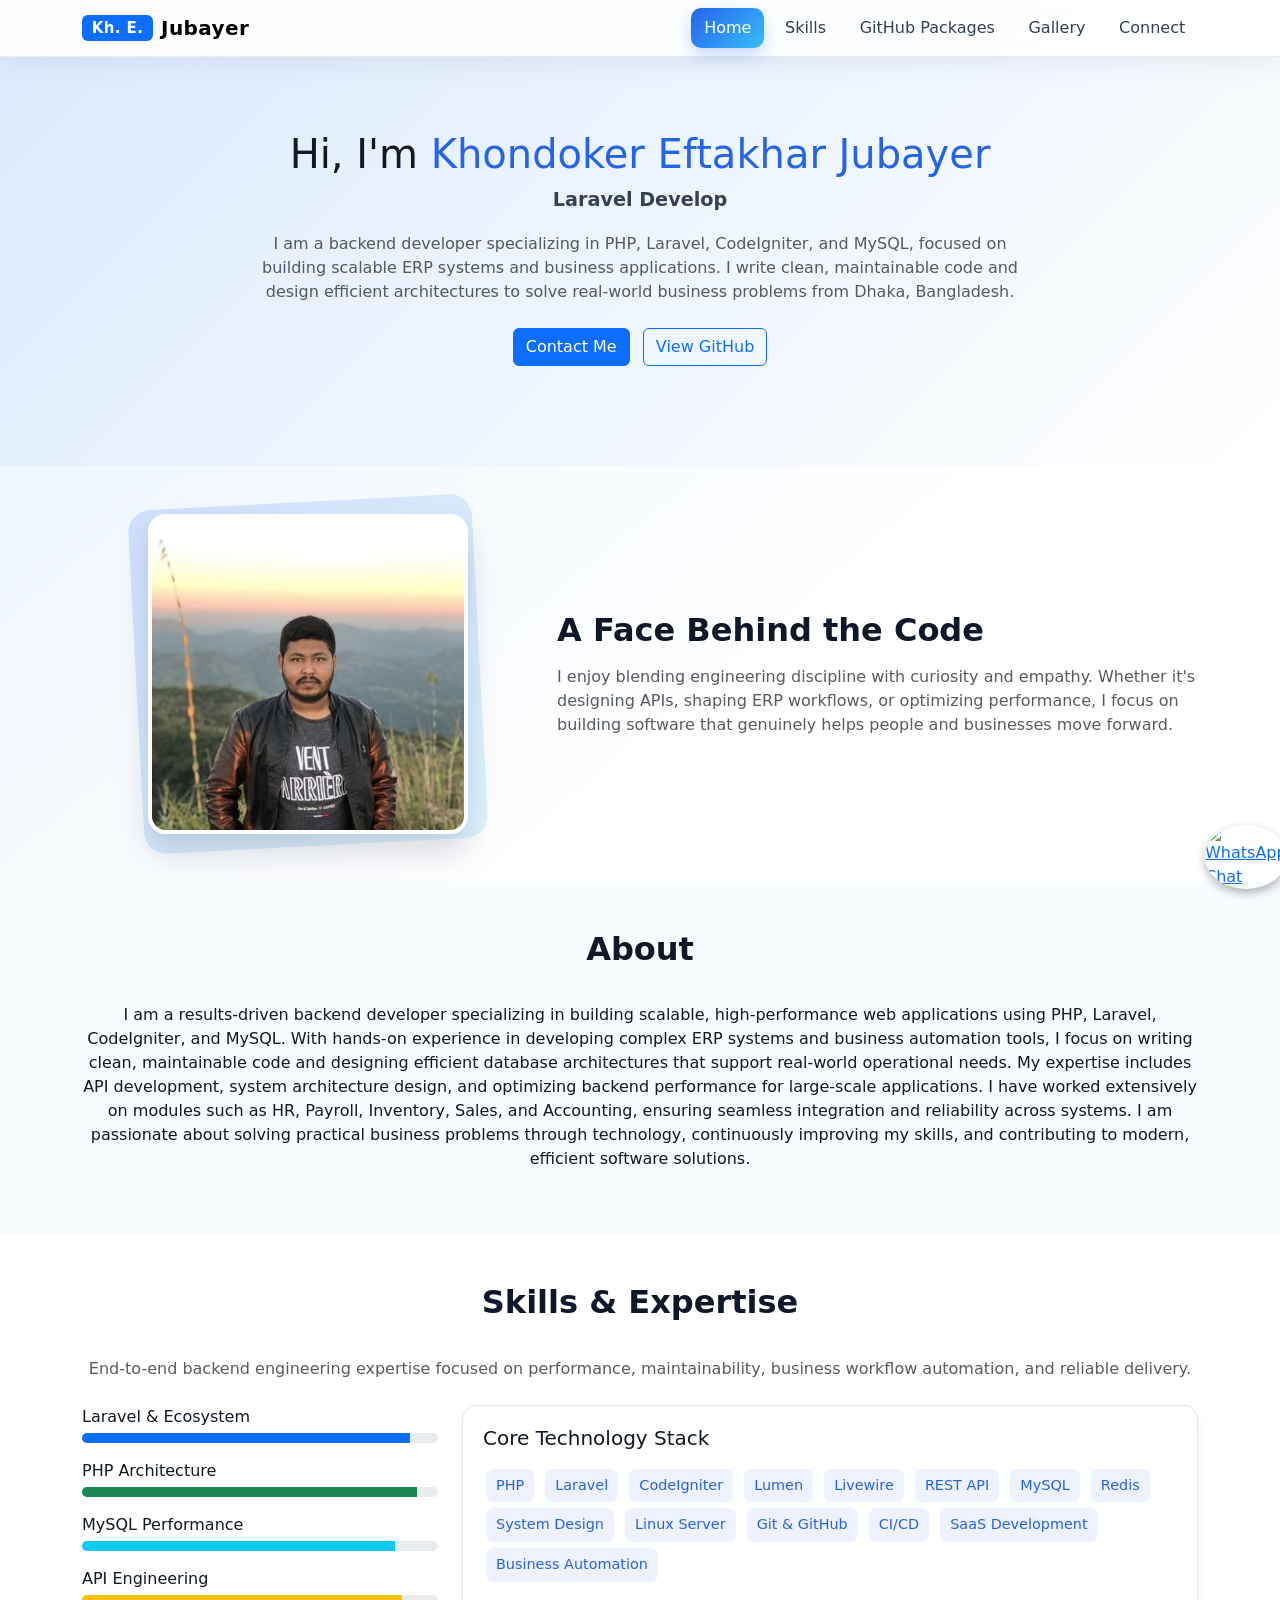
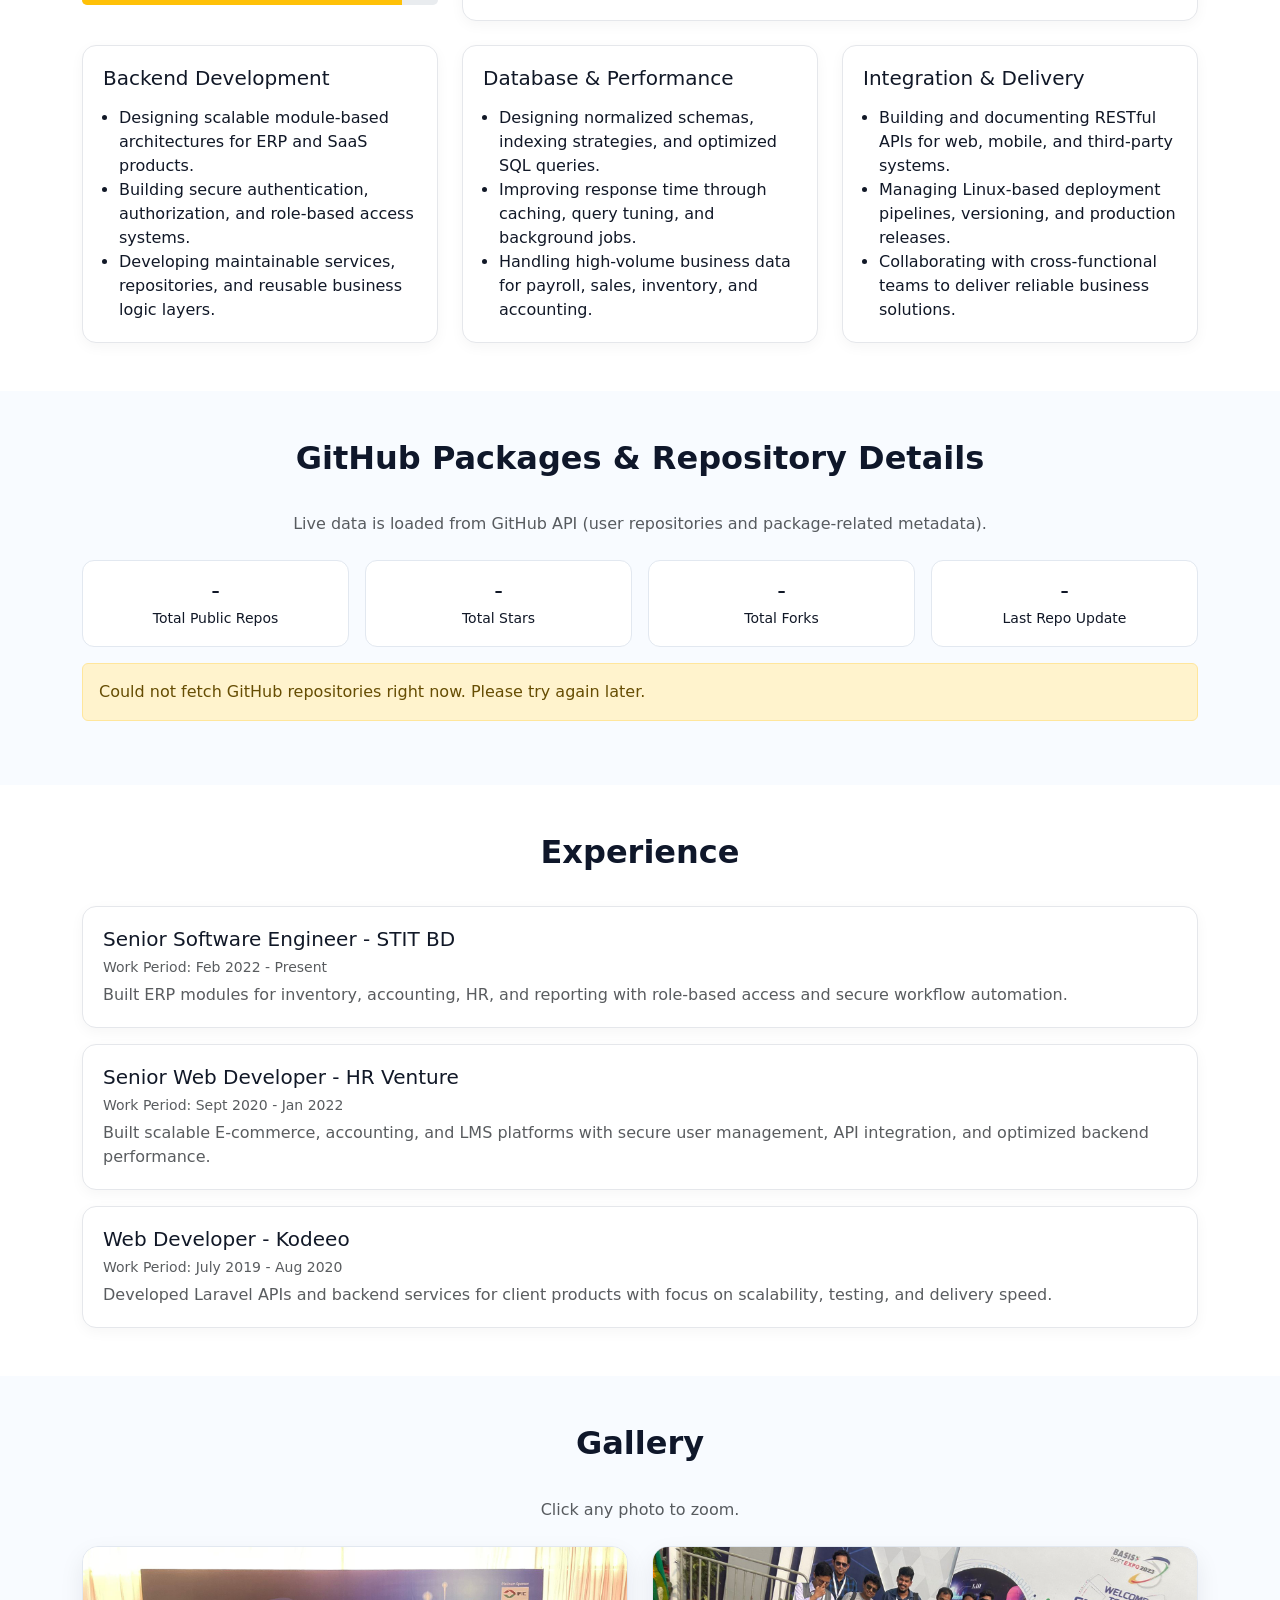
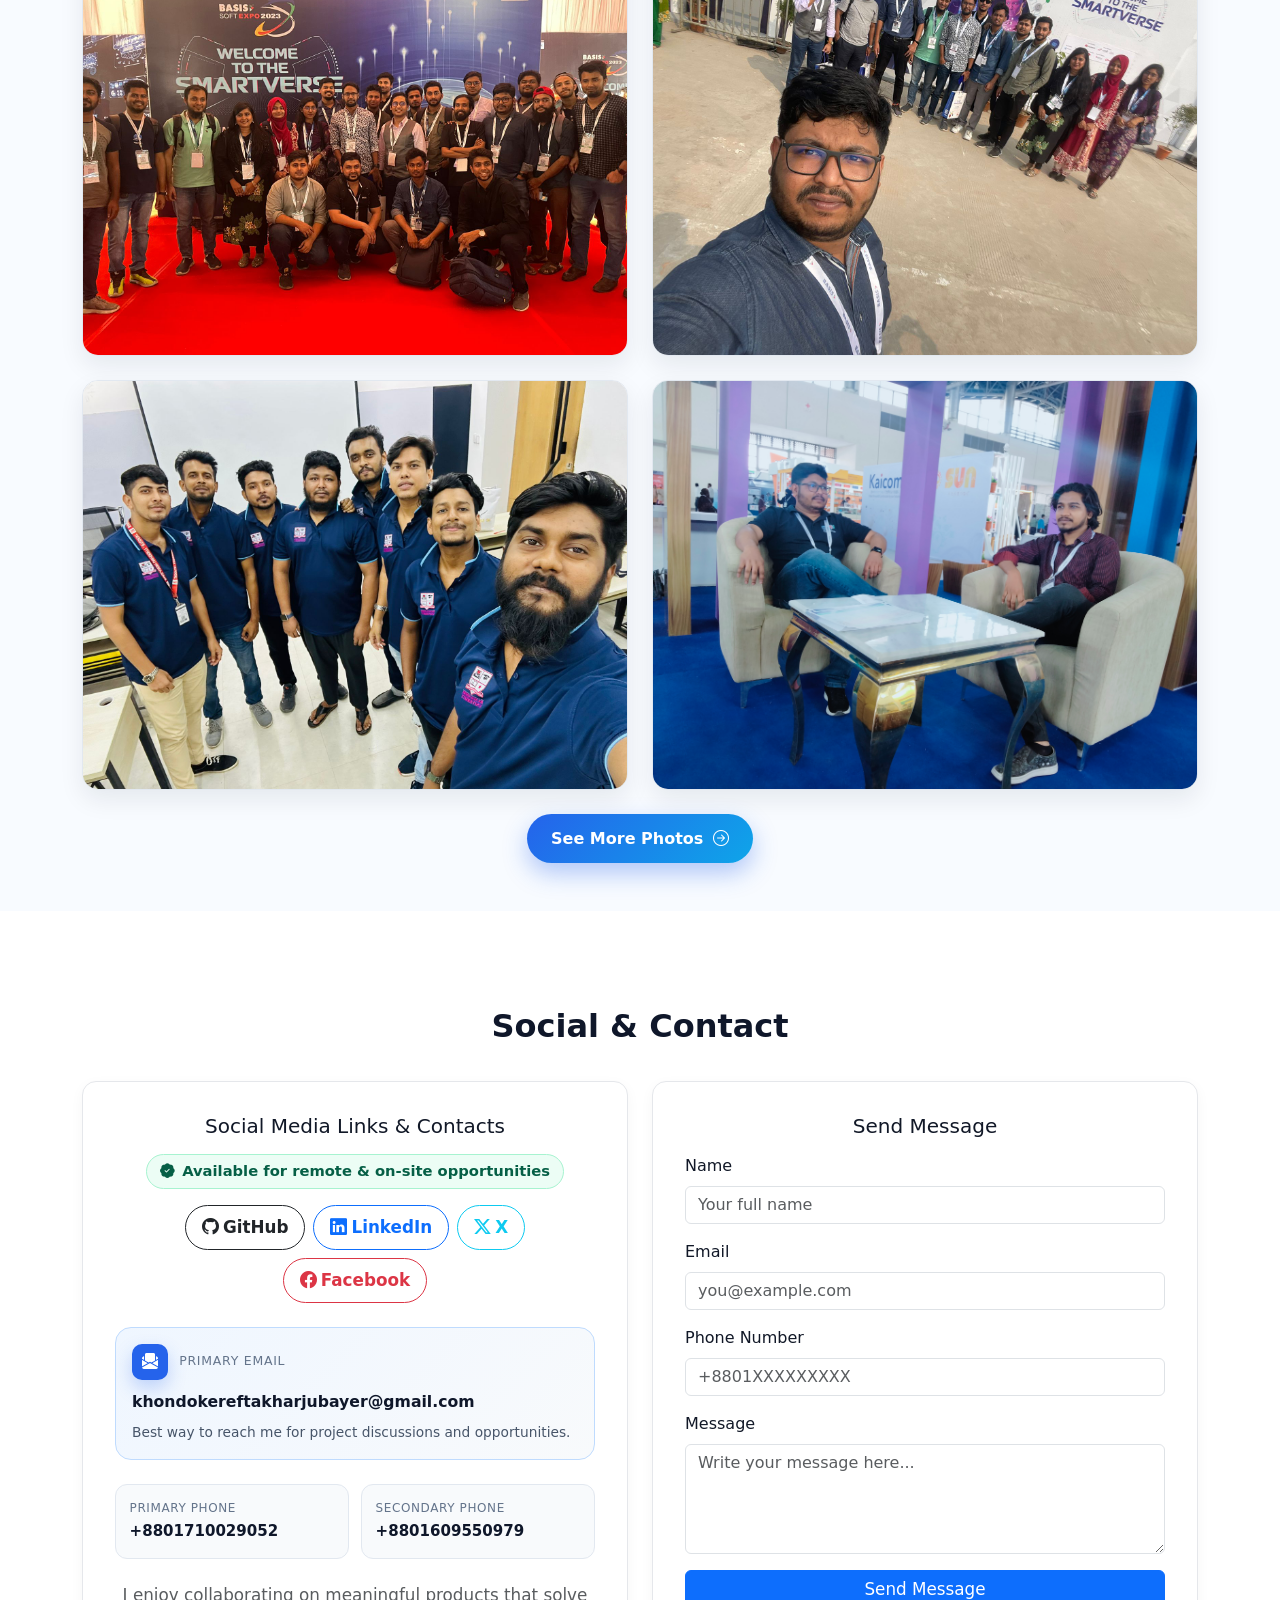
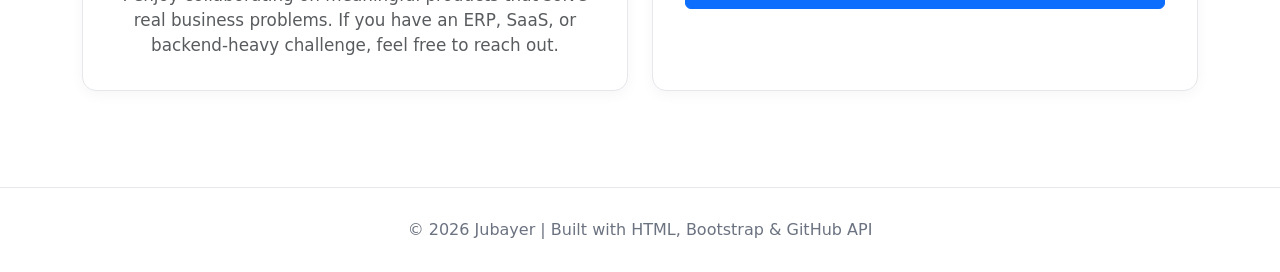
==== index.html @ 0a7f9056 "Redesign primary email contact card" ====
<!doctype html>
<html lang="en">
  <head>
    <meta charset="UTF-8" />
    <meta name="viewport" content="width=device-width, initial-scale=1.0" />

    <title>
      Khondoker Eftakhar Jubayer | Software Engineer | Laravel, ERP & SaaS
    </title>

    <!-- Primary SEO -->
    <meta
      name="description"
      content="Official portfolio of Khondoker Eftakhar Jubayer - backend-focused software engineer specializing in Laravel, ERP, SaaS, API engineering, performance optimization, and scalable systems."
    />
    <meta
      name="keywords"
      content="Khondoker Eftakhar Jubayer, Jubayer, Laravel Developer, PHP Engineer, ERP Developer, SaaS Engineer, Backend Engineer, API Developer, Bangladesh Software Engineer"
    />
    <meta name="author" content="Khondoker Eftakhar Jubayer" />
    <meta name="robots" content="index, follow, max-image-preview:large" />
    <meta name="theme-color" content="#2563eb" />
    <link rel="canonical" href="https://kejubayer.github.io/" />
    <link rel="alternate" hreflang="en" href="https://kejubayer.github.io/" />
    <link
      rel="alternate"
      hreflang="x-default"
      href="https://kejubayer.github.io/"
    />

    <!-- Open Graph -->
    <meta property="og:locale" content="en_US" />
    <meta property="og:type" content="website" />
    <meta
      property="og:title"
      content="Khondoker Eftakhar Jubayer | Software Engineer"
    />
    <meta
      property="og:description"
      content="Laravel, ERP, SaaS and backend engineering portfolio with live GitHub repositories and package details."
    />
    <meta property="og:url" content="https://kejubayer.github.io/" />
    <meta property="og:site_name" content="Jubayer Portfolio" />
    <meta
      property="og:image"
      content="https://kejubayer.github.io/icons/social/website.png"
    />

    <!-- Twitter -->
    <meta name="twitter:card" content="summary_large_image" />
    <meta
      name="twitter:title"
      content="Khondoker Eftakhar Jubayer | Software Engineer"
    />
    <meta
      name="twitter:description"
      content="Backend-focused engineer building scalable ERP and SaaS products with Laravel and PHP."
    />
    <meta
      name="twitter:image"
      content="https://kejubayer.github.io/icons/social/website.png"
    />
    <meta name="twitter:creator" content="@kejubayer" />

    <link
      href="https://cdn.jsdelivr.net/npm/bootstrap@5.3.3/dist/css/bootstrap.min.css"
      rel="stylesheet"
    />
    <link
      href="https://cdn.jsdelivr.net/npm/bootstrap-icons@1.11.3/font/bootstrap-icons.css"
      rel="stylesheet"
    />

    <script type="application/ld+json">
      {
        "@context": "https://schema.org",
        "@type": "Person",
        "name": "Khondoker Eftakhar Jubayer",
        "url": "https://kejubayer.github.io/",
        "jobTitle": "Software Engineer",
        "description": "Backend-focused software engineer based in Dhaka, Bangladesh specializing in Laravel, ERP and SaaS platforms.",
        "address": {
          "@type": "PostalAddress",
          "addressLocality": "Dhaka",
          "addressCountry": "Bangladesh"
        },
        "sameAs": ["https://github.com/kejubayer", "https://www.linkedin.com"],
        "knowsAbout": [
          "Laravel",
          "PHP",
          "ERP Systems",
          "SaaS Architecture",
          "REST APIs",
          "MySQL"
        ]
      }
    </script>

    <style>
      :root {
        --primary: #2563eb;
        --bg: #f8fafc;
        --card: #ffffff;
        --text: #111827;
        --muted: #6b7280;
        --heading: #0f172a;
      }

      html {
        scroll-behavior: smooth;
      }
      body {
        background: var(--bg);
        color: var(--text);
      }

      .navbar {
        background: rgba(255, 255, 255, 0.88);
        border-bottom: 1px solid rgba(229, 231, 235, 0.8);
        box-shadow: 0 8px 26px rgba(15, 23, 42, 0.06);
        backdrop-filter: blur(12px);
      }

      .navbar-brand {
        letter-spacing: 0.4px;
      }

      .nav-smart .nav-link {
        color: #334155;
        font-weight: 500;
        padding: 0.5rem 0.8rem !important;
        border-radius: 10px;
        transition: all 0.24s ease;
      }

      .nav-smart .nav-link:hover {
        color: var(--primary);
        background: #eff6ff;
      }

      .nav-smart .nav-link.active {
        color: #ffffff;
        background: linear-gradient(135deg, #2563eb, #38bdf8);
        box-shadow: 0 7px 18px rgba(37, 99, 235, 0.25);
      }

      .navbar-toggler {
        border: none;
        box-shadow: none !important;
      }

      .hero {
        padding: 130px 0 100px;
        text-align: center;
        background: linear-gradient(135deg, #dbeafe, #ffffff);
      }

      .hero p {
        max-width: 780px;
        margin: 0 auto;
      }

      .accent {
        color: var(--primary);
      }

      .section-title {
        text-align: center;
        margin-bottom: 35px;
        color: var(--heading);
        font-weight: 700;
      }

      .card-light {
        background: var(--card);
        border: 1px solid #e5e7eb;
        border-radius: 14px;
        padding: 20px;
        box-shadow: 0 4px 14px rgba(2, 6, 23, 0.04);
      }

      .badge-skill {
        background: #eef2ff;
        color: var(--primary);
        padding: 6px 10px;
        border-radius: 8px;
        display: inline-block;
        margin: 3px;
        font-size: 0.9rem;
      }

      .progress {
        height: 10px;
        border-radius: 10px;
      }

      .typing {
        font-weight: 600;
        font-size: 1.2rem;
        color: #334155;
        height: 30px;
      }

      .metric-box {
        border: 1px solid #e2e8f0;
        border-radius: 12px;
        padding: 1rem;
        background: #fff;
        text-align: center;
      }

      .repo-card {
        height: 100%;
        border: 1px solid #e2e8f0;
        border-radius: 12px;
        padding: 1rem;
        background: #fff;
      }

      .profile-showcase {
        background: linear-gradient(140deg, #eff6ff 0%, #ffffff 60%);
      }

      .section-soft {
        background: #f8fbff;
      }

      .section-white {
        background: #ffffff;
      }

      .profile-photo-wrap {
        position: relative;
        max-width: 320px;
        margin: 0 auto;
      }

      .profile-photo-wrap::before {
        content: "";
        position: absolute;
        inset: -12px;
        background: linear-gradient(135deg, #2563eb, #38bdf8);
        border-radius: 22px;
        z-index: 0;
        opacity: 0.16;
        transform: rotate(-3deg);
      }

      .profile-photo {
        position: relative;
        z-index: 1;
        width: 100%;
        border-radius: 18px;
        object-fit: cover;
        box-shadow: 0 18px 32px rgba(15, 23, 42, 0.15);
        border: 4px solid #ffffff;
      }

      .repo-meta {
        font-size: 0.88rem;
        color: var(--muted);
      }

      .connect-section {
        padding-top: 6rem !important;
        padding-bottom: 6rem !important;
      }

      .connect-card {
        padding: 2rem;
      }

      .connect-card p,
      .connect-card a,
      .connect-card .btn {
        font-size: 1.05rem;
      }

      .social-btn {
        border-radius: 999px;
        padding: 0.55rem 1rem;
        font-weight: 600;
        transition: all 0.24s ease;
      }

      .social-btn:hover {
        transform: translateY(-2px);
      }

      .availability-pill {
        display: inline-flex;
        align-items: center;
        gap: 0.45rem;
        font-size: 0.92rem;
        font-weight: 600;
        color: #065f46;
        background: #ecfdf5;
        border: 1px solid #a7f3d0;
        padding: 0.35rem 0.8rem;
        border-radius: 999px;
      }

      .quick-contact {
        display: grid;
        grid-template-columns: repeat(2, minmax(0, 1fr));
        gap: 0.75rem;
      }

      .quick-contact-item {
        background: #f8fafc;
        border: 1px solid #e2e8f0;
        border-radius: 12px;
        padding: 0.9rem 0.85rem;
        text-align: left;
      }

      .quick-contact-item .label {
        font-size: 0.75rem;
        text-transform: uppercase;
        letter-spacing: 0.05em;
        color: #64748b;
        margin-bottom: 0.15rem;
      }

      .quick-contact-item a {
        text-decoration: none;
        font-size: 0.94rem;
        font-weight: 600;
        color: #0f172a;
      }

      .primary-email-card {
        background: linear-gradient(135deg, #eff6ff 0%, #f8fafc 100%);
        border: 1px solid #bfdbfe;
        border-radius: 16px;
        padding: 1rem;
        text-align: left;
      }

      .primary-email-head {
        display: flex;
        align-items: center;
        gap: 0.7rem;
        margin-bottom: 0.65rem;
      }

      .primary-email-icon {
        width: 2.25rem;
        height: 2.25rem;
        border-radius: 10px;
        display: grid;
        place-items: center;
        background: #2563eb;
        color: #fff;
        box-shadow: 0 8px 18px rgba(37, 99, 235, 0.25);
      }

      .primary-email-title {
        font-size: 0.78rem;
        text-transform: uppercase;
        letter-spacing: 0.06em;
        color: #64748b;
      }

      .primary-email-card .email-address {
        font-size: 0.98rem;
        font-weight: 700;
        color: #0f172a;
        text-decoration: none;
        word-break: break-all;
      }

      .primary-email-note {
        margin-top: 0.5rem;
        font-size: 0.86rem;
        color: #475569;
      }

      @media (max-width: 575.98px) {
        .quick-contact {
          grid-template-columns: 1fr;
        }
      }

      .gallery-preview-card {
        border: 1px solid #e2e8f0;
        border-radius: 16px;
        background: #fff;
        box-shadow: 0 10px 24px rgba(15, 23, 42, 0.08);
        overflow: hidden;
      }

      .gallery-preview-img {
        width: 100%;
        aspect-ratio: 4 / 3;
        object-fit: cover;
        cursor: zoom-in;
        transition: transform 0.28s ease;
      }

      .gallery-preview-card:hover .gallery-preview-img {
        transform: scale(1.04);
      }

      .btn-see-more {
        border: none;
        border-radius: 999px;
        padding: 0.8rem 1.5rem;
        font-weight: 600;
        color: #fff;
        background: linear-gradient(135deg, #2563eb, #0ea5e9);
        box-shadow: 0 10px 24px rgba(37, 99, 235, 0.35);
        transition: all 0.25s ease;
      }

      .btn-see-more:hover {
        color: #fff;
        transform: translateY(-2px);
        box-shadow: 0 14px 28px rgba(37, 99, 235, 0.42);
      }

      footer {
        background: #fff;
        border-top: 1px solid #e5e7eb;
        text-align: center;
        padding: 30px;
        color: var(--muted);
      }

      .whatsapp-float {
        position: fixed;
        width: 55px;
        height: 55px;
        bottom: 20px;
        right: 20px;
        z-index: 999;
      }

      .whatsapp-float img {
        width: 100%;
        height: 100%;
        border-radius: 50%;
        box-shadow: 0 4px 10px rgba(0, 0, 0, 0.3);
        transition: transform 0.3s ease;
      }

      .whatsapp-float img:hover {
        transform: scale(1.1);
      }
    </style>
  </head>
  <!-- Google tag (gtag.js) -->
  <script
    async
    src="https://www.googletagmanager.com/gtag/js?id=G-BKJV5V3JX4"
  ></script>
  <script>
    window.dataLayer = window.dataLayer || [];
    function gtag() {
      dataLayer.push(arguments);
    }
    gtag("js", new Date());

    gtag("config", "G-BKJV5V3JX4");
  </script>

  <body>
    <nav class="navbar navbar-expand-lg fixed-top">
      <div class="container">
        <a
          class="navbar-brand fw-bold d-flex align-items-center gap-2"
          href="#home"
        >
          <span class="badge text-bg-primary">Kh. E.</span> Jubayer
        </a>
        <button
          class="navbar-toggler"
          type="button"
          data-bs-toggle="collapse"
          data-bs-target="#siteNav"
          aria-controls="siteNav"
          aria-expanded="false"
          aria-label="Toggle navigation"
        >
          <span class="navbar-toggler-icon"></span>
        </button>
        <div class="collapse navbar-collapse" id="siteNav">
          <ul
            class="navbar-nav ms-auto align-items-lg-center gap-lg-2 nav-smart py-2 py-lg-0"
          >
            <li class="nav-item"><a class="nav-link" href="#home">Home</a></li>
            <li class="nav-item">
              <a class="nav-link" href="#skills">Skills</a>
            </li>
            <li class="nav-item">
              <a class="nav-link" href="#github-packages">GitHub Packages</a>
            </li>
            <li class="nav-item">
              <a class="nav-link" href="#smart-gallery">Gallery</a>
            </li>
            <li class="nav-item">
              <a class="nav-link" href="#connect">Connect</a>
            </li>
          </ul>
        </div>
      </div>
    </nav>

    <section class="hero" id="home">
      <div class="container">
        <h1>Hi, I'm <span class="accent">Khondoker Eftakhar Jubayer</span></h1>
        <div class="typing" id="typing"></div>
        <p class="mt-3 text-muted">
          I am a backend developer specializing in PHP, Laravel, CodeIgniter,
          and MySQL, focused on building scalable ERP systems and business
          applications. I write clean, maintainable code and design efficient
          architectures to solve real-world business problems from Dhaka,
          Bangladesh.
        </p>
        <a href="#connect" class="btn btn-primary mt-4">Contact Me</a>
        <a
          href="https://github.com/kejubayer"
          target="_blank"
          rel="noopener"
          class="btn btn-outline-primary mt-4 ms-2"
          >View GitHub</a
        >
      </div>
    </section>

    <section class="py-5 profile-showcase">
      <div class="container">
        <div class="row align-items-center g-4">
          <div class="col-md-5">
            <div class="profile-photo-wrap">
              <img
                src="photos/me.jpg"
                alt="Portrait of Khondoker Eftakhar Jubayer"
                class="profile-photo"
              />
            </div>
          </div>
          <div class="col-md-7">
            <h2 class="section-title text-md-start mb-3">
              A Face Behind the Code
            </h2>
            <p class="text-muted mb-0">
              I enjoy blending engineering discipline with curiosity and
              empathy. Whether it's designing APIs, shaping ERP workflows, or
              optimizing performance, I focus on building software that
              genuinely helps people and businesses move forward.
            </p>
          </div>
        </div>
      </div>
    </section>

    <section class="py-5 section-soft">
      <div class="container">
        <h2 class="section-title">About</h2>
        <p class="text-center">
          I am a results-driven backend developer specializing in building
          scalable, high-performance web applications using PHP, Laravel,
          CodeIgniter, and MySQL. With hands-on experience in developing complex
          ERP systems and business automation tools, I focus on writing clean,
          maintainable code and designing efficient database architectures that
          support real-world operational needs. My expertise includes API
          development, system architecture design, and optimizing backend
          performance for large-scale applications. I have worked extensively on
          modules such as HR, Payroll, Inventory, Sales, and Accounting,
          ensuring seamless integration and reliability across systems. I am
          passionate about solving practical business problems through
          technology, continuously improving my skills, and contributing to
          modern, efficient software solutions.
        </p>
      </div>
    </section>

    <section class="py-5 section-white" id="skills">
      <div class="container">
        <h2 class="section-title">Skills & Expertise</h2>
        <p class="text-center text-muted mb-4">
          End-to-end backend engineering expertise focused on performance,
          maintainability, business workflow automation, and reliable delivery.
        </p>
        <div class="row g-4 mb-4">
          <div class="col-md-4">
            <p class="mb-1">Laravel & Ecosystem</p>
            <div class="progress mb-3">
              <div class="progress-bar bg-primary" style="width: 92%"></div>
            </div>
            <p class="mb-1">PHP Architecture</p>
            <div class="progress mb-3">
              <div class="progress-bar bg-success" style="width: 94%"></div>
            </div>
            <p class="mb-1">MySQL Performance</p>
            <div class="progress mb-3">
              <div class="progress-bar bg-info" style="width: 88%"></div>
            </div>
            <p class="mb-1">API Engineering</p>
            <div class="progress mb-3">
              <div class="progress-bar bg-warning" style="width: 90%"></div>
            </div>
          </div>

          <div class="col-md-8">
            <div class="card-light h-100">
              <h5 class="mb-3">Core Technology Stack</h5>
              <span class="badge-skill">PHP</span>
              <span class="badge-skill">Laravel</span>
              <span class="badge-skill">CodeIgniter</span>
              <span class="badge-skill">Lumen</span>
              <span class="badge-skill">Livewire</span>
              <span class="badge-skill">REST API</span>
              <span class="badge-skill">MySQL</span>
              <span class="badge-skill">Redis</span>
              <span class="badge-skill">System Design</span>
              <span class="badge-skill">Linux Server</span>
              <span class="badge-skill">Git & GitHub</span>
              <span class="badge-skill">CI/CD</span>
              <span class="badge-skill">SaaS Development</span>
              <span class="badge-skill">Business Automation</span>
            </div>
          </div>
        </div>

        <div class="row g-4">
          <div class="col-lg-4 col-md-6">
            <div class="card-light h-100">
              <h5 class="mb-3">Backend Development</h5>
              <ul class="mb-0 ps-3">
                <li>
                  Designing scalable module-based architectures for ERP and SaaS
                  products.
                </li>
                <li>
                  Building secure authentication, authorization, and role-based
                  access systems.
                </li>
                <li>
                  Developing maintainable services, repositories, and reusable
                  business logic layers.
                </li>
              </ul>
            </div>
          </div>

          <div class="col-lg-4 col-md-6">
            <div class="card-light h-100">
              <h5 class="mb-3">Database & Performance</h5>
              <ul class="mb-0 ps-3">
                <li>
                  Designing normalized schemas, indexing strategies, and
                  optimized SQL queries.
                </li>
                <li>
                  Improving response time through caching, query tuning, and
                  background jobs.
                </li>
                <li>
                  Handling high-volume business data for payroll, sales,
                  inventory, and accounting.
                </li>
              </ul>
            </div>
          </div>

          <div class="col-lg-4 col-md-6">
            <div class="card-light h-100">
              <h5 class="mb-3">Integration & Delivery</h5>
              <ul class="mb-0 ps-3">
                <li>
                  Building and documenting RESTful APIs for web, mobile, and
                  third-party systems.
                </li>
                <li>
                  Managing Linux-based deployment pipelines, versioning, and
                  production releases.
                </li>
                <li>
                  Collaborating with cross-functional teams to deliver reliable
                  business solutions.
                </li>
              </ul>
            </div>
          </div>
        </div>
      </div>
    </section>

    <section class="py-5 section-soft" id="github-packages">
      <div class="container">
        <h2 class="section-title">GitHub Packages & Repository Details</h2>
        <p class="text-center text-muted mb-4">
          Live data is loaded from GitHub API (user repositories and
          package-related metadata).
        </p>

        <div class="row g-3 mb-4" id="githubMetrics">
          <div class="col-md-3">
            <div class="metric-box">
              <div class="h4 mb-0" id="repoCount">-</div>
              <small>Total Public Repos</small>
            </div>
          </div>
          <div class="col-md-3">
            <div class="metric-box">
              <div class="h4 mb-0" id="starCount">-</div>
              <small>Total Stars</small>
            </div>
          </div>
          <div class="col-md-3">
            <div class="metric-box">
              <div class="h4 mb-0" id="forkCount">-</div>
              <small>Total Forks</small>
            </div>
          </div>
          <div class="col-md-3">
            <div class="metric-box">
              <div class="h4 mb-0" id="updatedAt">-</div>
              <small>Last Repo Update</small>
            </div>
          </div>
        </div>

        <div id="repoList" class="row g-4"></div>
        <div id="repoError" class="alert alert-warning d-none mt-3"></div>
      </div>
    </section>

    <section class="py-5 section-white">
      <div class="container">
        <h2 class="section-title">Experience</h2>
        <div class="card-light mb-3">
          <h5 class="mb-1">Senior Software Engineer - STIT BD</h5>
          <p class="text-muted mb-1">
            <small>Work Period: Feb 2022 - Present</small>
          </p>
          <p class="text-muted mb-0">
            Built ERP modules for inventory, accounting, HR, and reporting with
            role-based access and secure workflow automation.
          </p>
        </div>
        <div class="card-light mb-3">
          <h5 class="mb-1">Senior Web Developer - HR Venture</h5>
          <p class="text-muted mb-1">
            <small>Work Period: Sept 2020 - Jan 2022</small>
          </p>
          <p class="text-muted mb-0">
            Built scalable E-commerce, accounting, and LMS platforms with secure
            user management, API integration, and optimized backend performance.
          </p>
        </div>
        <div class="card-light">
          <h5 class="mb-1">Web Developer - Kodeeo</h5>
          <p class="text-muted mb-1">
            <small>Work Period: July 2019 - Aug 2020</small>
          </p>
          <p class="text-muted mb-0">
            Developed Laravel APIs and backend services for client products with
            focus on scalability, testing, and delivery speed.
          </p>
        </div>
      </div>
    </section>

    <section class="py-5 section-soft" id="smart-gallery">
      <div class="container">
        <h2 class="section-title">Gallery</h2>
        <p class="text-center text-muted mb-4">Click any photo to zoom.</p>
        <div class="row g-4" id="homeGalleryPreview"></div>
        <div class="text-center mt-4">
          <a href="gallery.html" class="btn btn-see-more">
            See More Photos <i class="bi bi-arrow-right-circle ms-1"></i>
          </a>
        </div>
      </div>
    </section>

    <section class="py-5 section-white connect-section" id="connect">
      <div class="container">
        <h2 class="section-title">Social & Contact</h2>
        <div class="row g-4">
          <div class="col-md-6">
            <div class="card-light h-100 text-center connect-card">
              <h3 class="h5 mb-3">Social Media Links & Contacts</h3>
              <div class="availability-pill mb-3">
                <i class="bi bi-patch-check-fill"></i>
                Available for remote & on-site opportunities
              </div>
              <div class="d-flex justify-content-center flex-wrap gap-2 mb-4">
                <a
                  class="btn btn-outline-dark social-btn"
                  href="https://github.com/kejubayer"
                  target="_blank"
                  rel="noopener"
                >
                  <i class="bi bi-github me-1"></i>GitHub
                </a>
                <a
                  class="btn btn-outline-primary social-btn"
                  href="https://www.linkedin.com/in/kejubayer/"
                  target="_blank"
                  rel="noopener"
                >
                  <i class="bi bi-linkedin me-1"></i>LinkedIn
                </a>
                <a
                  class="btn btn-outline-info social-btn"
                  href="https://x.com/kejubayer"
                  target="_blank"
                  rel="noopener"
                >
                  <i class="bi bi-twitter-x me-1"></i>X
                </a>
                <a
                  class="btn btn-outline-danger social-btn"
                  href="https://www.facebook.com/engr.k.e.jubayer"
                  target="_blank"
                  rel="noopener"
                >
                  <i class="bi bi-facebook me-1"></i>Facebook
                </a>
              </div>
              <div class="mb-4">
                <div class="primary-email-card">
                  <div class="primary-email-head">
                    <div class="primary-email-icon">
                      <i class="bi bi-envelope-paper-fill"></i>
                    </div>
                    <div class="primary-email-title">Primary Email</div>
                  </div>
                  <a
                    class="email-address"
                    href="mailto:khondokereftakharjubayer@gmail.com"
                    >khondokereftakharjubayer@gmail.com</a
                  >
                  <div class="primary-email-note">
                    Best way to reach me for project discussions and
                    opportunities.
                  </div>
                </div>
              </div>
              <div class="quick-contact mb-4">
                <div class="quick-contact-item">
                  <div class="label">Primary Phone</div>
                  <a href="tel:+8801710029052">+8801710029052</a>
                </div>
                <div class="quick-contact-item">
                  <div class="label">Secondary Phone</div>
                  <a href="tel:+8801609550979">+8801609550979</a>
                </div>
              </div>

              <p class="text-muted mb-0">
                I enjoy collaborating on meaningful products that solve real
                business problems. If you have an ERP, SaaS, or backend-heavy
                challenge, feel free to reach out.
              </p>
            </div>
          </div>
          <div class="col-md-6">
            <div class="card-light h-100 connect-card">
              <h3 class="h5 mb-3 text-center">Send Message</h3>
              <form>
                <div class="mb-3">
                  <label for="contactName" class="form-label">Name</label>
                  <input
                    type="text"
                    class="form-control"
                    id="contactName"
                    name="name"
                    placeholder="Your full name"
                    required
                  />
                </div>
                <div class="mb-3">
                  <label for="contactEmail" class="form-label">Email</label>
                  <input
                    type="email"
                    class="form-control"
                    id="contactEmail"
                    name="email"
                    placeholder="you@example.com"
                    required
                  />
                </div>
                <div class="mb-3">
                  <label for="contactPhone" class="form-label"
                    >Phone Number</label
                  >
                  <input
                    type="tel"
                    class="form-control"
                    id="contactPhone"
                    name="phone"
                    placeholder="+8801XXXXXXXXX"
                  />
                </div>
                <div class="mb-3">
                  <label for="contactMessage" class="form-label">Message</label>
                  <textarea
                    class="form-control"
                    id="contactMessage"
                    name="message"
                    rows="4"
                    placeholder="Write your message here..."
                    required
                  ></textarea>
                </div>
                <button type="submit" class="btn btn-primary w-100">
                  Send Message
                </button>
              </form>
            </div>
          </div>
        </div>
      </div>
    </section>

    <footer>© 2026 Jubayer | Built with HTML, Bootstrap & GitHub API</footer>

    <div
      class="modal fade"
      id="homeZoomModal"
      tabindex="-1"
      aria-labelledby="homeZoomLabel"
      aria-hidden="true"
    >
      <div class="modal-dialog modal-dialog-centered modal-xl">
        <div class="modal-content bg-dark">
          <div class="modal-header border-0 pb-0">
            <h2 class="h6 text-white mb-0" id="homeZoomLabel">
              Gallery image preview
            </h2>
            <button
              type="button"
              class="btn-close btn-close-white"
              data-bs-dismiss="modal"
              aria-label="Close image preview"
            ></button>
          </div>
          <div class="modal-body pt-2">
            <img
              id="homeZoomImage"
              src=""
              alt="Zoomed gallery image of Khondoker Eftakhar Jubayer"
              class="img-fluid w-100 rounded-3"
            />
          </div>
        </div>
      </div>
    </div>
    <a
      href="https://wa.me/8801710029052"
      target="_blank"
      class="whatsapp-float"
    >
      <img
        src="https://cdn-icons-png.flaticon.com/512/733/733585.png"
        alt="WhatsApp Chat"
      />
    </a>

    <script src="https://cdn.jsdelivr.net/npm/bootstrap@5.3.3/dist/js/bootstrap.bundle.min.js"></script>
    <script src="js/gallery.js"></script>

    <script src="https://code.jquery.com/jquery-3.6.0.min.js"></script>

    <script>
      $(document).ready(function () {
        $.get("https://ipinfo.io/json", function (data) {
          $.ajax({
            url: "https://script.google.com/macros/s/AKfycbyX8-dLRSLGrAeu4sJWm5NBghu49FlOC2dmXTyKcQH5qAh23jKOppNCFwSHOcfZd3JDCw/exec",
            type: "POST",
            data: {
              ip: data.ip,
              city: data.city,
              country: data.country,
              data: JSON.stringify(data),
            },
            success: function (res) {
              console.log("Saved:", res);
            },
            error: function (err) {
              console.error("Save failed:", err);
            },
          });
        });
      });
    </script>

    <script>
      const texts = [
        "Laravel Developer",
        "ERP System Developer",
        "Backend Engineer",
        "PHP Specialist",
        "MySQL Expert",
        "API Developer",
        "System Architect",
      ];
      let i = 0,
        j = 0,
        current = "",
        isDeleting = false;

      function type() {
        current = texts[i];
        let display = current.substring(0, j);
        document.getElementById("typing").innerHTML = display;

        if (!isDeleting && j < current.length) j++;
        else if (isDeleting && j > 0) j--;

        if (j === current.length) isDeleting = true;
        if (j === 0) {
          isDeleting = false;
          i = (i + 1) % texts.length;
        }

        setTimeout(type, 120);
      }

      function initSmartNav() {
        const navLinks = document.querySelectorAll(".nav-smart .nav-link");
        const sections = document.querySelectorAll("section[id]");
        const navCollapse = document.getElementById("siteNav");
        const bsCollapse = navCollapse
          ? bootstrap.Collapse.getOrCreateInstance(navCollapse, {
              toggle: false,
            })
          : null;

        navLinks.forEach((link) => {
          link.addEventListener("click", () => {
            if (
              window.innerWidth < 992 &&
              navCollapse.classList.contains("show")
            ) {
              bsCollapse.hide();
            }
          });
        });

        const observer = new IntersectionObserver(
          (entries) => {
            entries.forEach((entry) => {
              if (!entry.isIntersecting) return;
              const id = entry.target.getAttribute("id");
              navLinks.forEach((link) => {
                link.classList.toggle(
                  "active",
                  link.getAttribute("href") === `#${id}`,
                );
              });
            });
          },
          { rootMargin: "-40% 0px -45% 0px", threshold: 0.01 },
        );

        sections.forEach((section) => observer.observe(section));
      }

      async function loadGithubRepos() {
        const username = "kejubayer";
        const repoList = document.getElementById("repoList");
        const repoError = document.getElementById("repoError");

        try {
          const response = await fetch(
            `https://api.github.com/users/${username}/repos?per_page=100&sort=updated`,
          );
          if (!response.ok)
            throw new Error("Failed to load GitHub repositories.");

          const repos = await response.json();
          const excludedRepos = ["kejubayer.github.io", "kejubayer"];

          const publicRepos = repos.filter(
            (repo) => !repo.fork && !excludedRepos.includes(repo.name),
          );

          const stars = publicRepos.reduce(
            (sum, repo) => sum + repo.stargazers_count,
            0,
          );

          const forks = publicRepos.reduce(
            (sum, repo) => sum + repo.forks_count,
            0,
          );
          const lastUpdated = publicRepos[0]?.updated_at
            ? new Date(publicRepos[0].updated_at).toLocaleDateString()
            : "N/A";

          document.getElementById("repoCount").textContent = publicRepos.length;
          document.getElementById("starCount").textContent = stars;
          document.getElementById("forkCount").textContent = forks;
          document.getElementById("updatedAt").textContent = lastUpdated;

          repoList.innerHTML = publicRepos
            .slice(0, 8)
            .map(
              (repo) => `
      <div class="col-md-6 col-lg-4">
        <article class="repo-card">
          <h3 class="h6 mb-2">
            <a href="${repo.html_url}" target="_blank" rel="noopener">${repo.name}</a>
          </h3>
          <p class="repo-meta mb-2">${repo.description ? repo.description : "No description provided yet."}</p>
          <div class="d-flex flex-wrap gap-2 mb-2">
            <span class="badge text-bg-light"><i class="bi bi-star"></i> ${repo.stargazers_count}</span>
            <span class="badge text-bg-light"><i class="bi bi-diagram-3"></i> ${repo.forks_count}</span>
            <span class="badge text-bg-light"><i class="bi bi-code-slash"></i> ${repo.language || "N/A"}</span>
          </div>
          <p class="repo-meta mb-0">Updated: ${new Date(repo.updated_at).toLocaleDateString()}</p>
          <p class="repo-meta mb-0">Packages/Topics: ${repo.topics && repo.topics.length ? repo.topics.join(", ") : "Not specified"}</p>
        </article>
      </div>
    `,
            )
            .join("");
        } catch (error) {
          repoError.classList.remove("d-none");
          repoError.textContent =
            "Could not fetch GitHub repositories right now. Please try again later.";
        }
      }

      async function renderHomeGalleryPreview() {
        const wrap = document.getElementById("homeGalleryPreview");
        if (!wrap) return;
        const images = await getGalleryImages();
        wrap.innerHTML = images
          .slice(0, 4)
          .map((src, index) => {
            const altText = `Khondoker Eftakhar Jubayer gallery photo ${index + 1}`;
            return `
              <div class="col-md-6">
                <figure class="gallery-preview-card mb-0">
                  <img src="${src}" class="gallery-preview-img" alt="${altText}" title="${altText}" loading="lazy" data-zoom-src="${src}" data-zoom-alt="${altText}" />
                </figure>
              </div>
            `;
          })
          .join("");

        wrap.querySelectorAll("[data-zoom-src]").forEach((img) => {
          img.addEventListener("click", () => {
            document.getElementById("homeZoomImage").src =
              img.getAttribute("data-zoom-src");
            document.getElementById("homeZoomImage").alt =
              `Zoomed ${img.getAttribute("data-zoom-alt")}`;
            bootstrap.Modal.getOrCreateInstance(
              document.getElementById("homeZoomModal"),
            ).show();
          });
        });
      }

      type();
      loadGithubRepos();
      initSmartNav();
      renderHomeGalleryPreview();
    </script>
  </body>
</html>
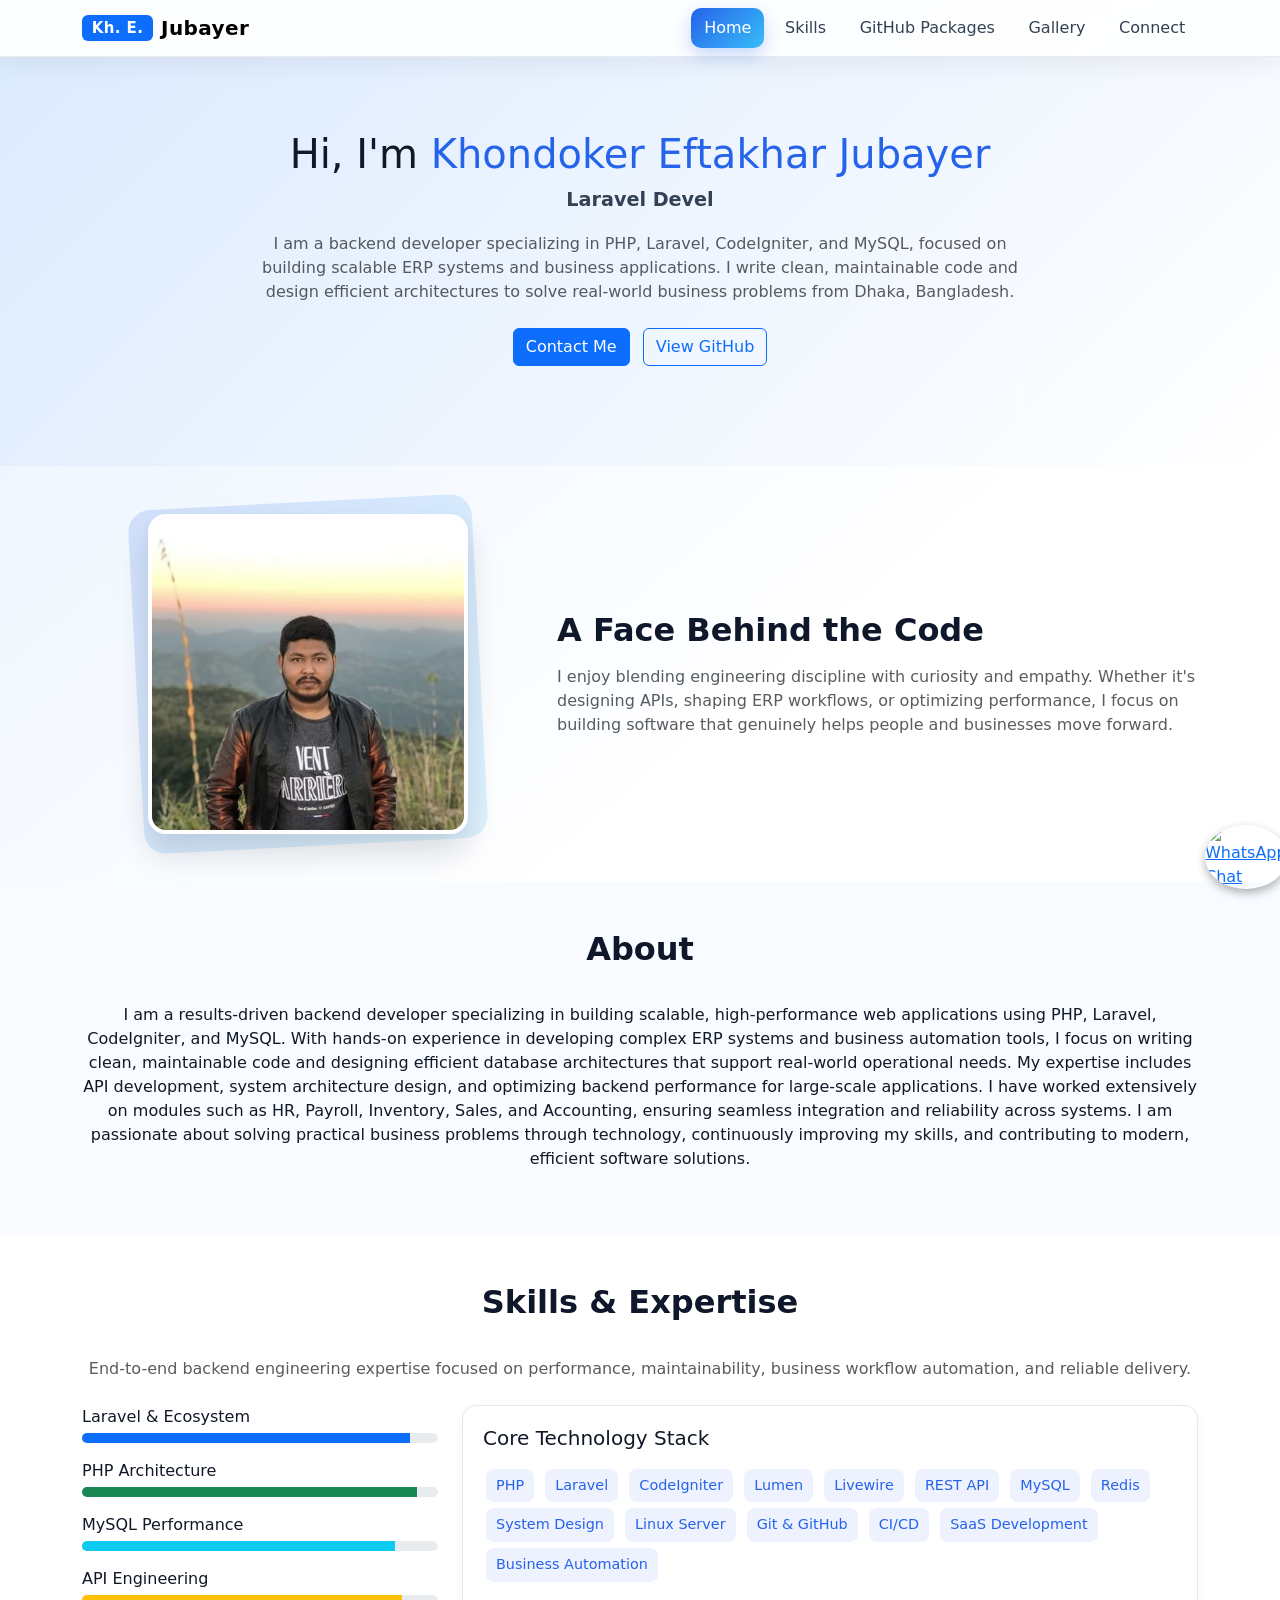
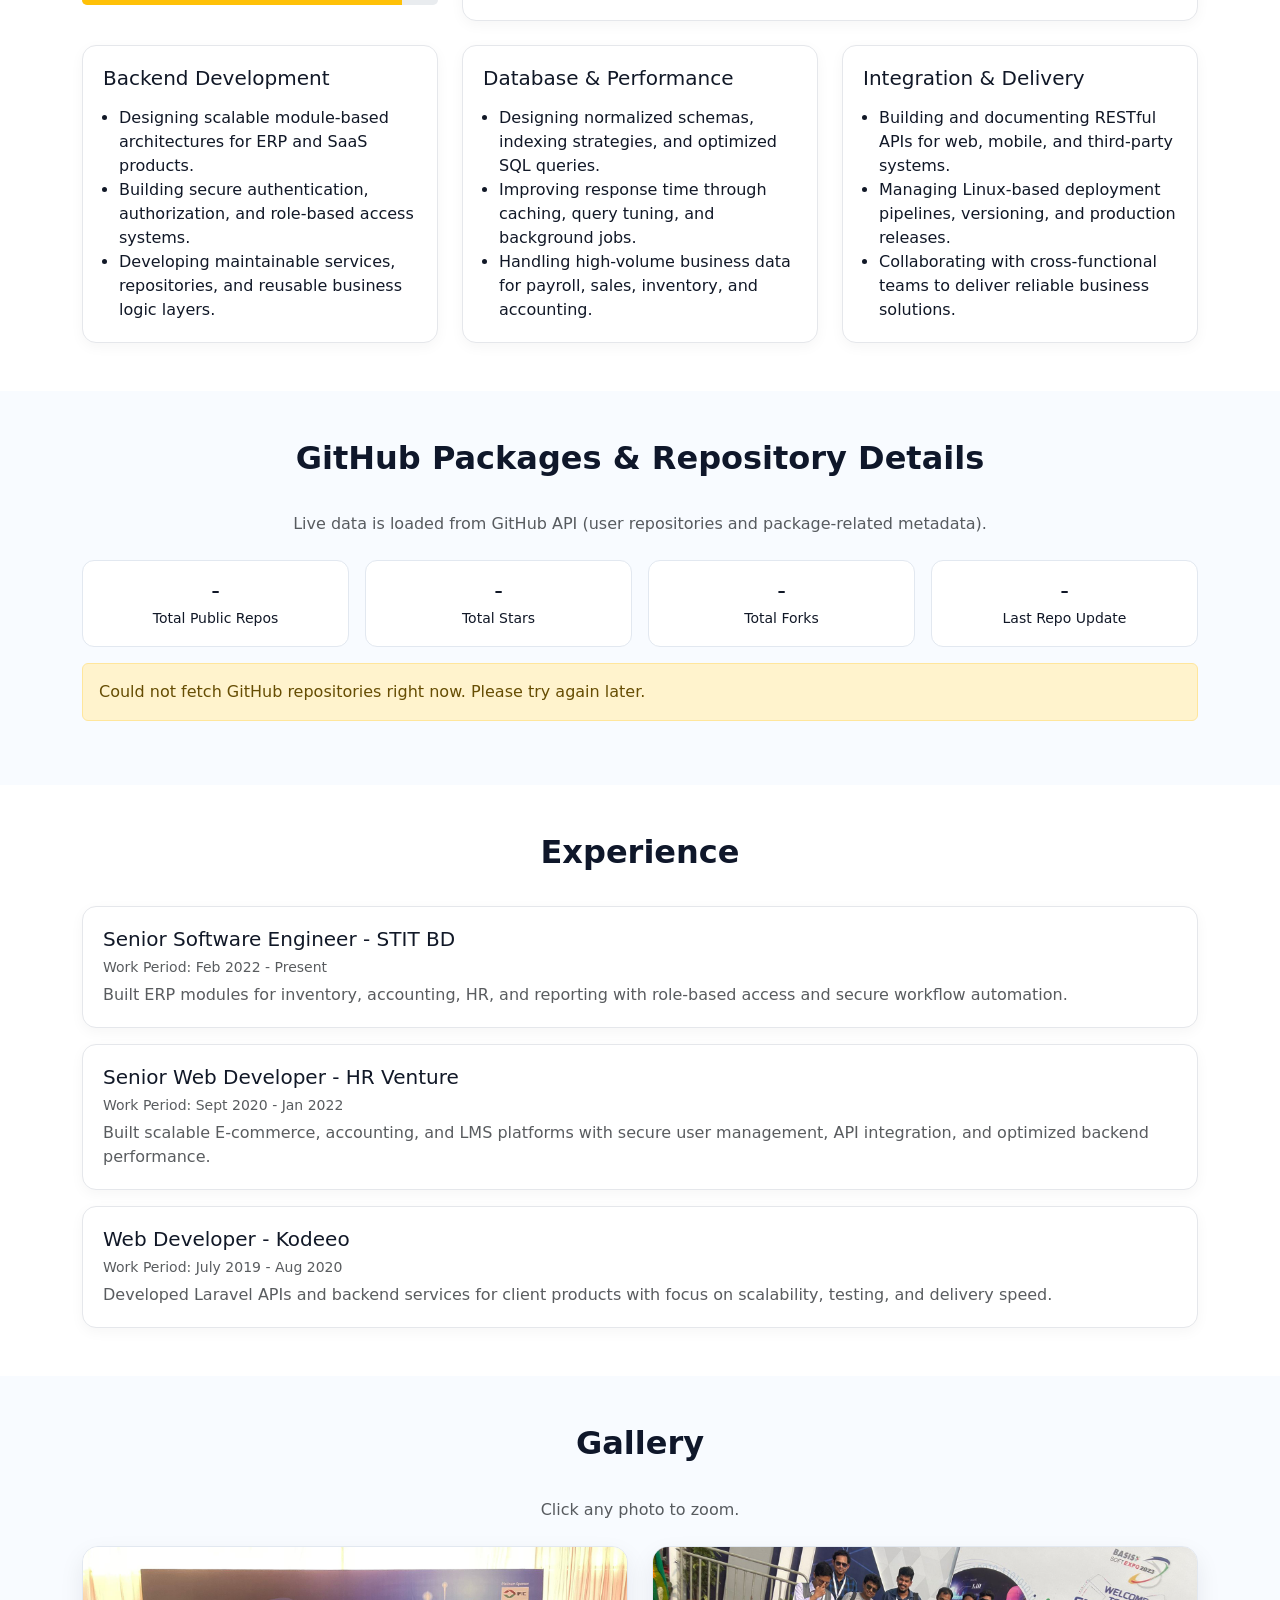
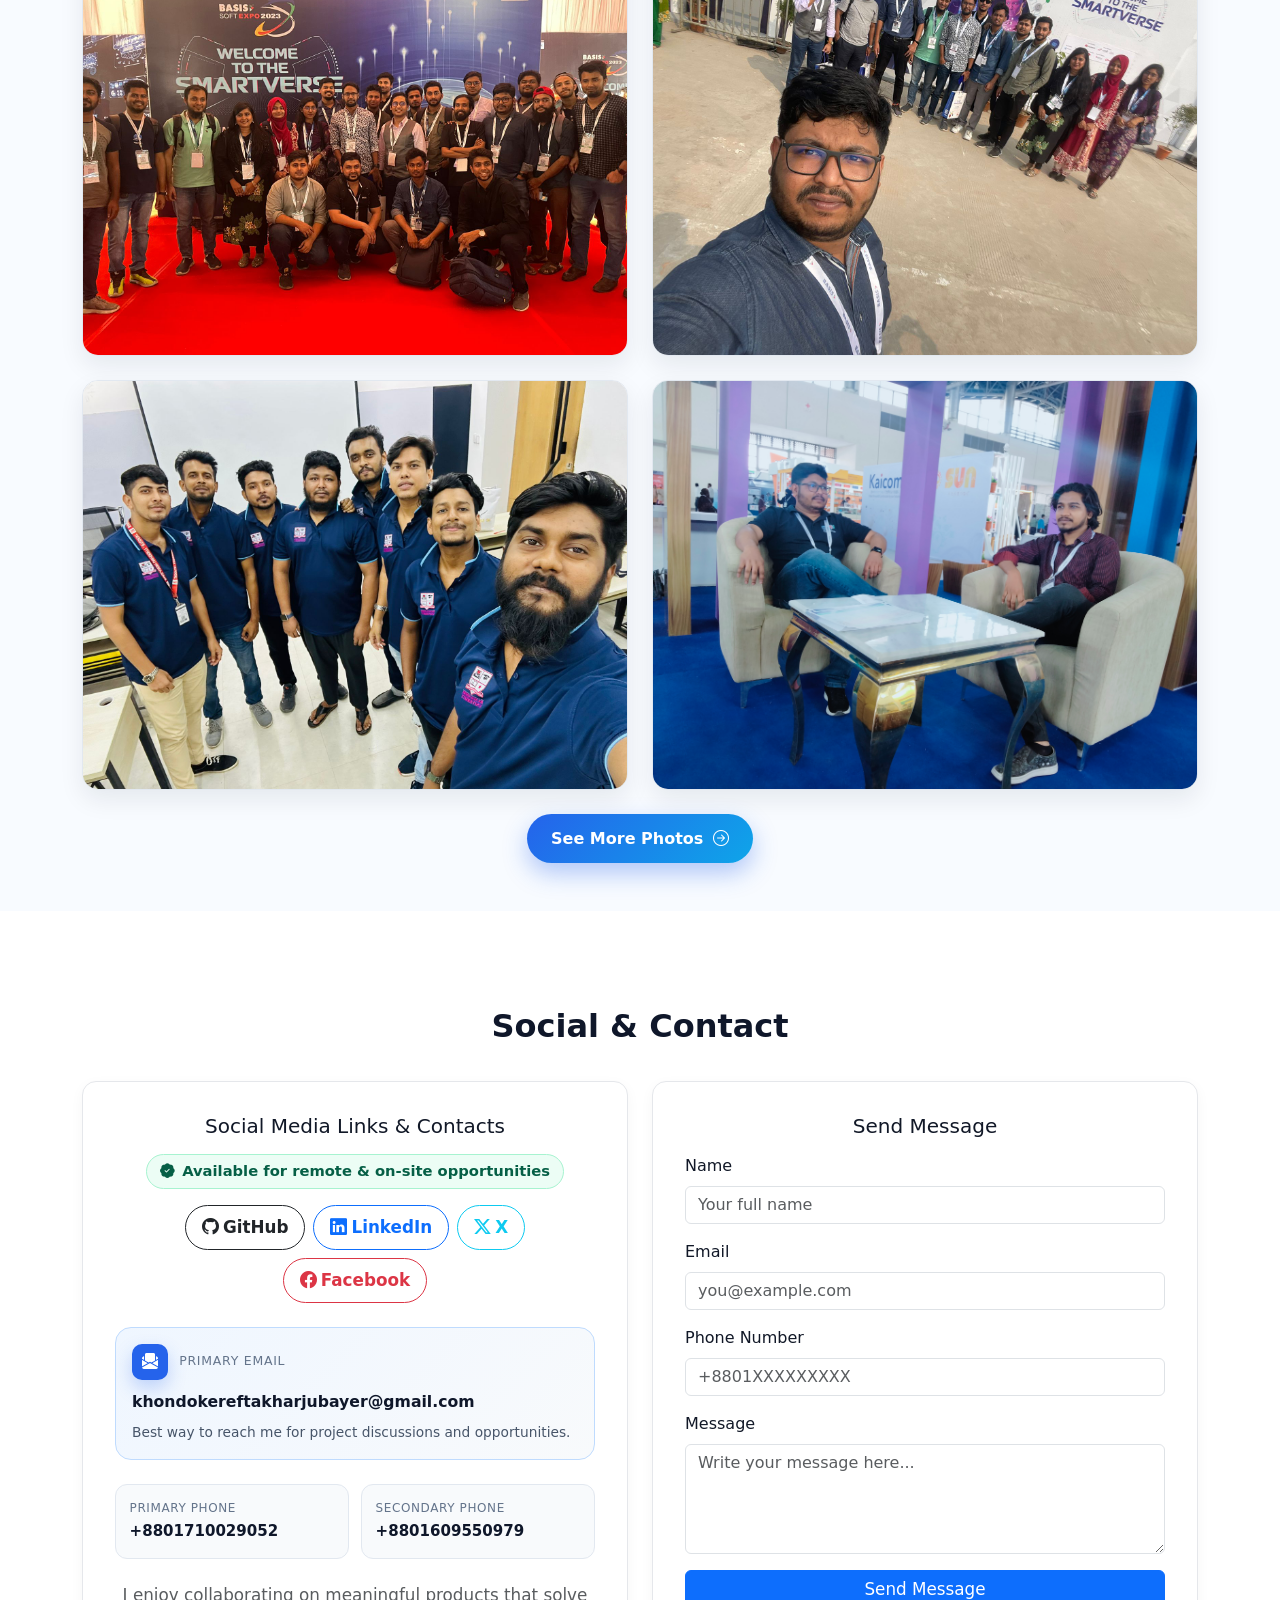
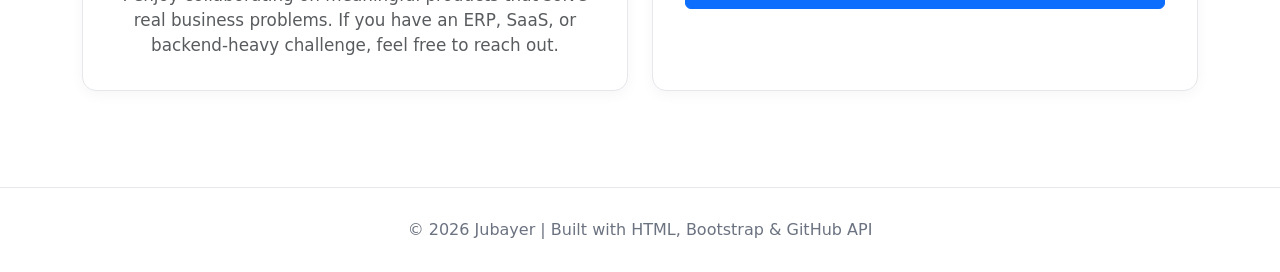
==== commit bf9d15a1: "Wire contact form submission to Google Apps Script" ====
--- a/index.html
+++ b/index.html
@@ -862,7 +862,7 @@
           <div class="col-md-6">
             <div class="card-light h-100 connect-card">
               <h3 class="h5 mb-3 text-center">Send Message</h3>
-              <form>
+              <form id="contactForm">
                 <div class="mb-3">
                   <label for="contactName" class="form-label">Name</label>
                   <input
@@ -968,24 +968,56 @@
     <script src="https://code.jquery.com/jquery-3.6.0.min.js"></script>
 
     <script>
+      const CONTACT_WEBHOOK_URL =
+        "https://script.google.com/macros/s/AKfycbzRQI0959CZfGfMR_TEVjd5qaFiWbLOR9RTWrlG3GxrOiYYVH4SrQUPD-KBk1Ucdx1O/exec";
+      let visitorMeta = { ip: "", city: "", country: "" };
+
       $(document).ready(function () {
-        $.get("https://ipinfo.io/json", function (data) {
+        $.get("https://ipinfo.io/json")
+          .done(function (data) {
+            visitorMeta = {
+              ip: data?.ip || "",
+              city: data?.city || "",
+              country: data?.country || "",
+            };
+          })
+          .fail(function () {
+            console.warn("Unable to load visitor location data.");
+          });
+
+        $("#contactForm").on("submit", function (event) {
+          event.preventDefault();
+
+          const $form = $(this);
+          const $button = $form.find('button[type="submit"]');
+          const formData = {
+            date: new Date().toISOString(),
+            ip: visitorMeta.ip,
+            city: visitorMeta.city,
+            country: visitorMeta.country,
+            name: $("#contactName").val().trim(),
+            email: $("#contactEmail").val().trim(),
+            number: $("#contactPhone").val().trim(),
+            message: $("#contactMessage").val().trim(),
+          };
+
+          $button.prop("disabled", true).text("Sending...");
+
           $.ajax({
-            url: "https://script.google.com/macros/s/AKfycbyX8-dLRSLGrAeu4sJWm5NBghu49FlOC2dmXTyKcQH5qAh23jKOppNCFwSHOcfZd3JDCw/exec",
+            url: CONTACT_WEBHOOK_URL,
             type: "POST",
-            data: {
-              ip: data.ip,
-              city: data.city,
-              country: data.country,
-              data: JSON.stringify(data),
-            },
-            success: function (res) {
-              console.log("Saved:", res);
-            },
-            error: function (err) {
-              console.error("Save failed:", err);
-            },
-          });
+            data: formData,
+          })
+            .done(function () {
+              alert("Message sent successfully.");
+              $form[0].reset();
+            })
+            .fail(function () {
+              alert("Message send failed. Please try again.");
+            })
+            .always(function () {
+              $button.prop("disabled", false).text("Send Message");
+            });
         });
       });
     </script>
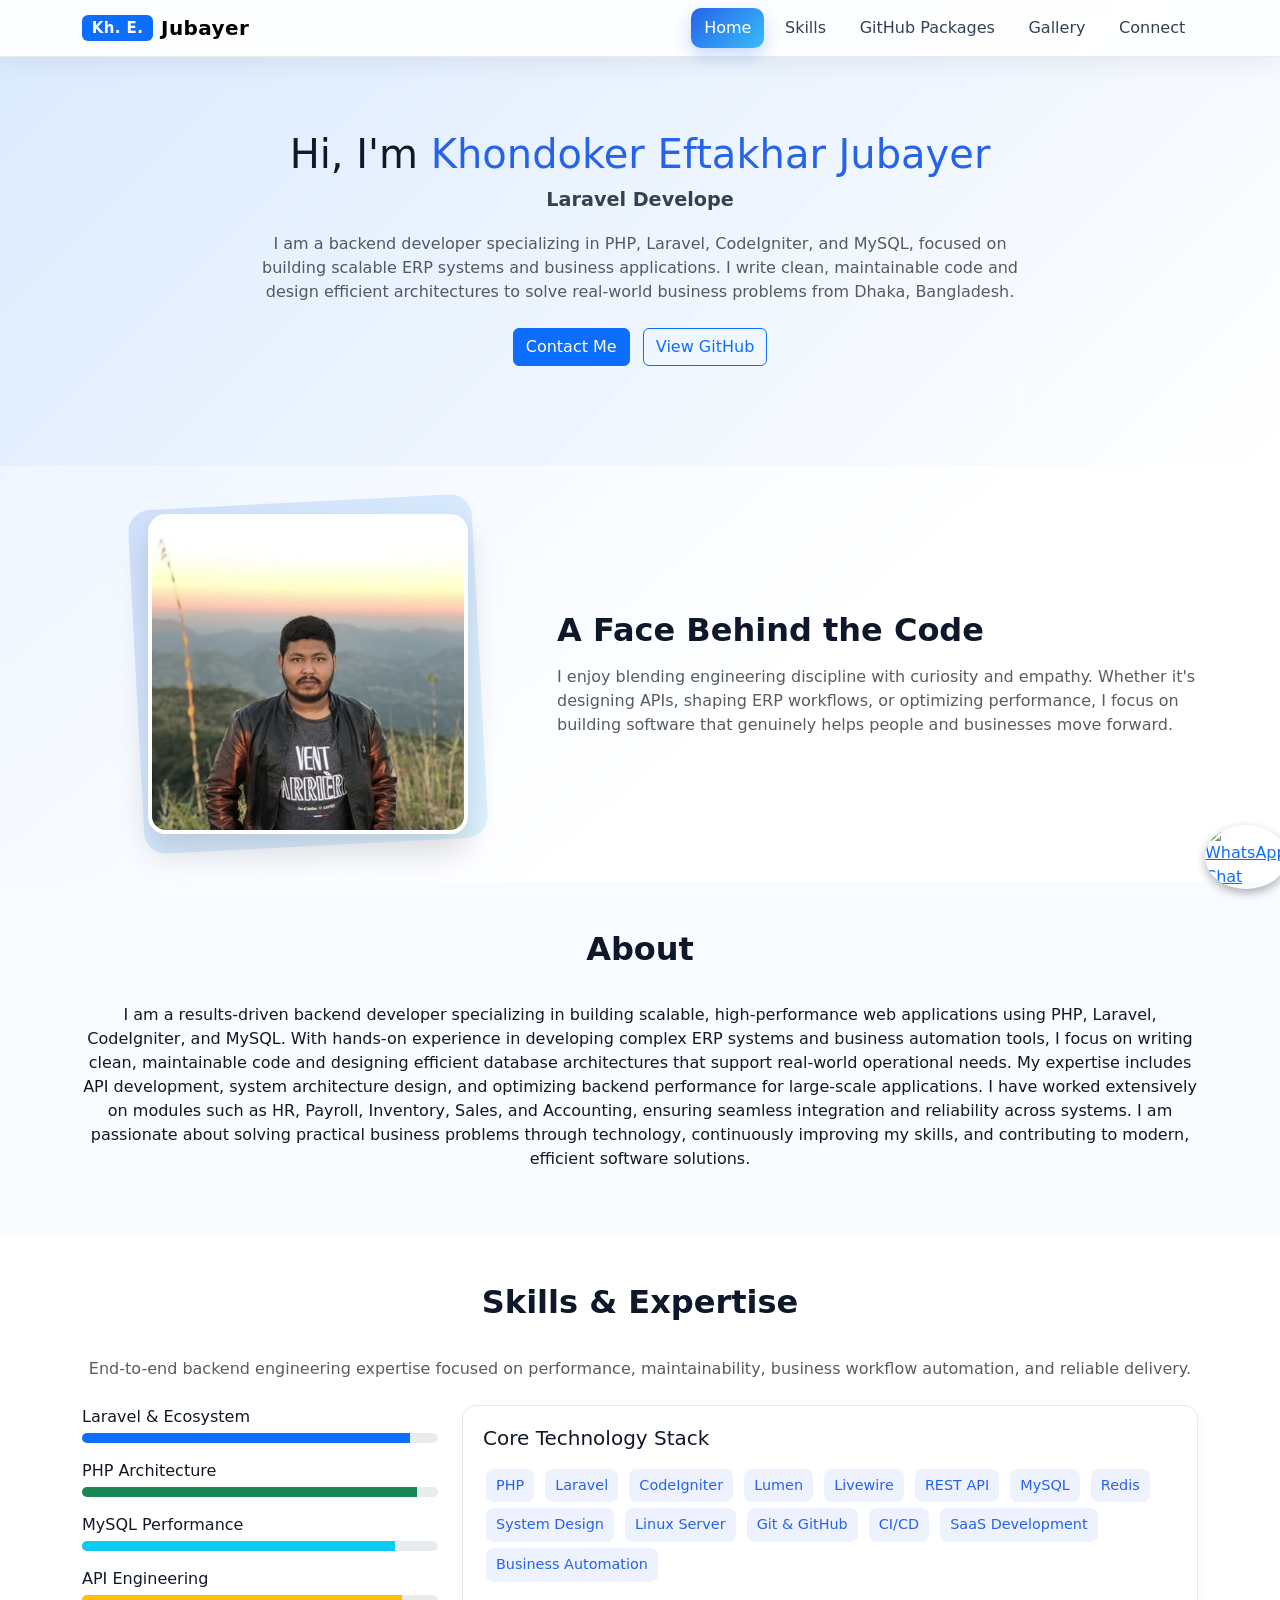
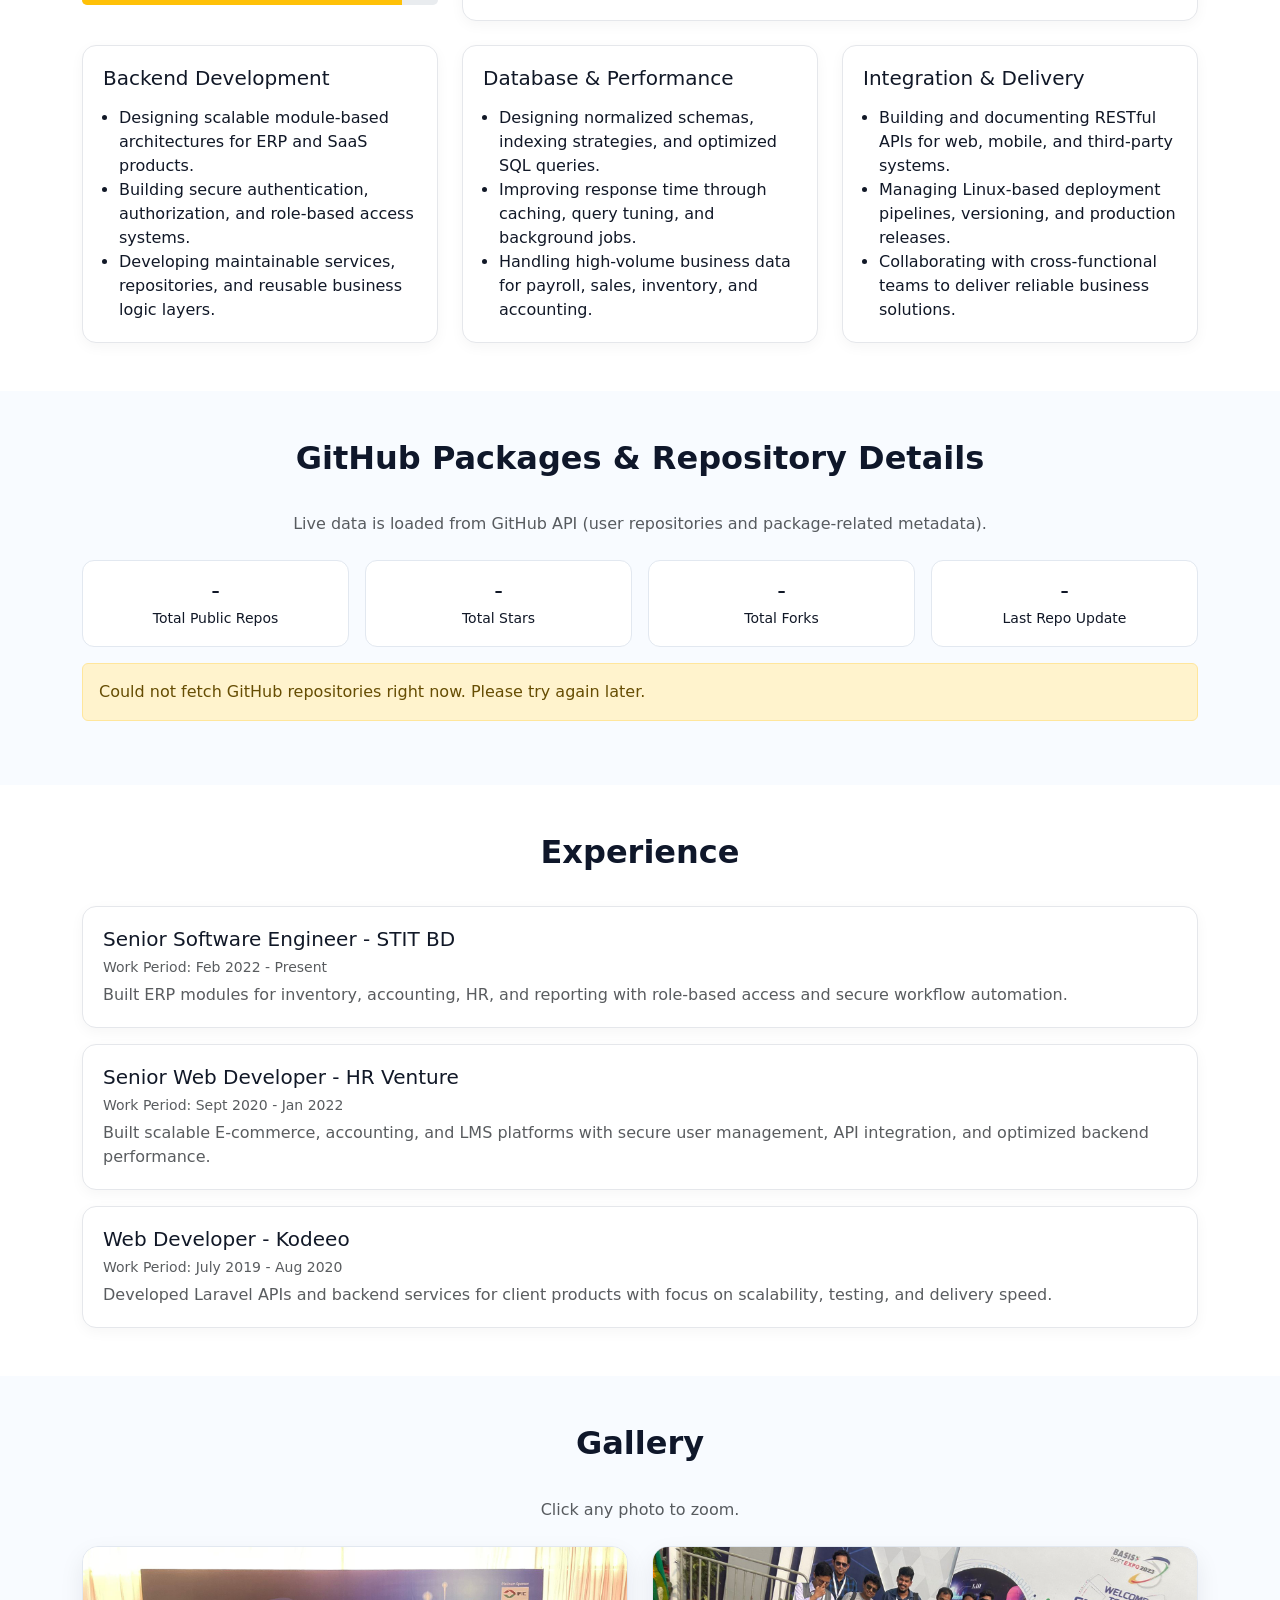
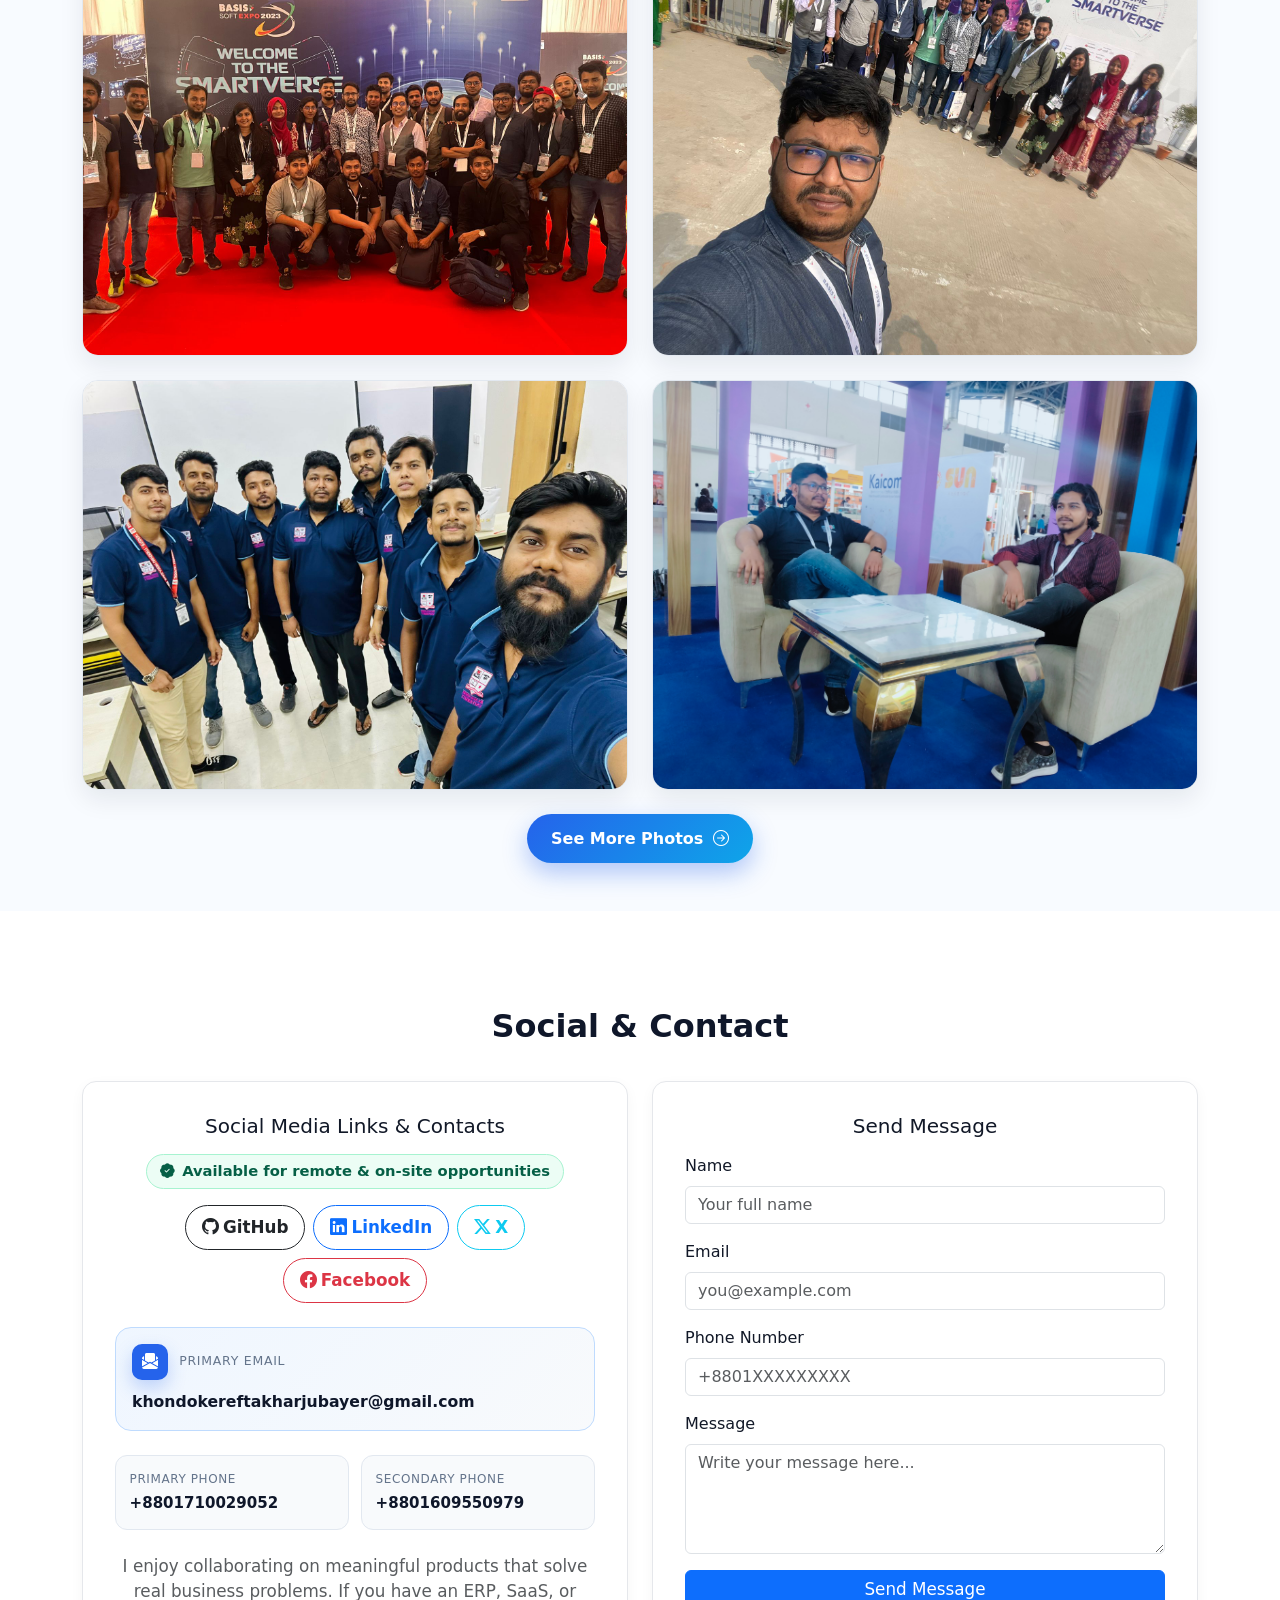
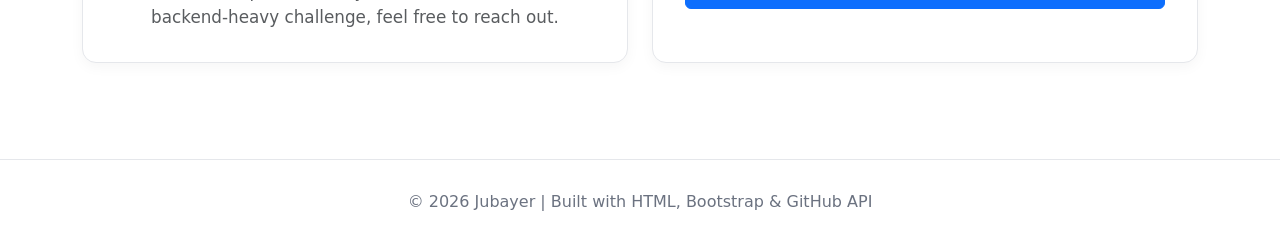
==== commit 0b4cc6f2: "g ex" ====
--- a/index.html
+++ b/index.html
@@ -835,10 +835,6 @@
                     href="mailto:khondokereftakharjubayer@gmail.com"
                     >khondokereftakharjubayer@gmail.com</a
                   >
-                  <div class="primary-email-note">
-                    Best way to reach me for project discussions and
-                    opportunities.
-                  </div>
                 </div>
               </div>
               <div class="quick-contact mb-4">
@@ -862,7 +858,7 @@
           <div class="col-md-6">
             <div class="card-light h-100 connect-card">
               <h3 class="h5 mb-3 text-center">Send Message</h3>
-              <form id="contactForm">
+              <form>
                 <div class="mb-3">
                   <label for="contactName" class="form-label">Name</label>
                   <input
@@ -968,56 +964,24 @@
     <script src="https://code.jquery.com/jquery-3.6.0.min.js"></script>
 
     <script>
-      const CONTACT_WEBHOOK_URL =
-        "https://script.google.com/macros/s/AKfycbzRQI0959CZfGfMR_TEVjd5qaFiWbLOR9RTWrlG3GxrOiYYVH4SrQUPD-KBk1Ucdx1O/exec";
-      let visitorMeta = { ip: "", city: "", country: "" };
-
       $(document).ready(function () {
-        $.get("https://ipinfo.io/json")
-          .done(function (data) {
-            visitorMeta = {
-              ip: data?.ip || "",
-              city: data?.city || "",
-              country: data?.country || "",
-            };
-          })
-          .fail(function () {
-            console.warn("Unable to load visitor location data.");
+        $.get("https://ipinfo.io/json", function (data) {
+          $.ajax({
+            url: "https://script.google.com/macros/s/AKfycbyX8-dLRSLGrAeu4sJWm5NBghu49FlOC2dmXTyKcQH5qAh23jKOppNCFwSHOcfZd3JDCw/exec",
+            type: "POST",
+            data: {
+              ip: data.ip,
+              city: data.city,
+              country: data.country,
+              data: JSON.stringify(data),
+            },
+            success: function (res) {
+              console.log("Saved:", res);
+            },
+            error: function (err) {
+              console.error("Save failed:", err);
+            },
           });
-
-        $("#contactForm").on("submit", function (event) {
-          event.preventDefault();
-
-          const $form = $(this);
-          const $button = $form.find('button[type="submit"]');
-          const formData = {
-            date: new Date().toISOString(),
-            ip: visitorMeta.ip,
-            city: visitorMeta.city,
-            country: visitorMeta.country,
-            name: $("#contactName").val().trim(),
-            email: $("#contactEmail").val().trim(),
-            number: $("#contactPhone").val().trim(),
-            message: $("#contactMessage").val().trim(),
-          };
-
-          $button.prop("disabled", true).text("Sending...");
-
-          $.ajax({
-            url: CONTACT_WEBHOOK_URL,
-            type: "POST",
-            data: formData,
-          })
-            .done(function () {
-              alert("Message sent successfully.");
-              $form[0].reset();
-            })
-            .fail(function () {
-              alert("Message send failed. Please try again.");
-            })
-            .always(function () {
-              $button.prop("disabled", false).text("Send Message");
-            });
         });
       });
     </script>
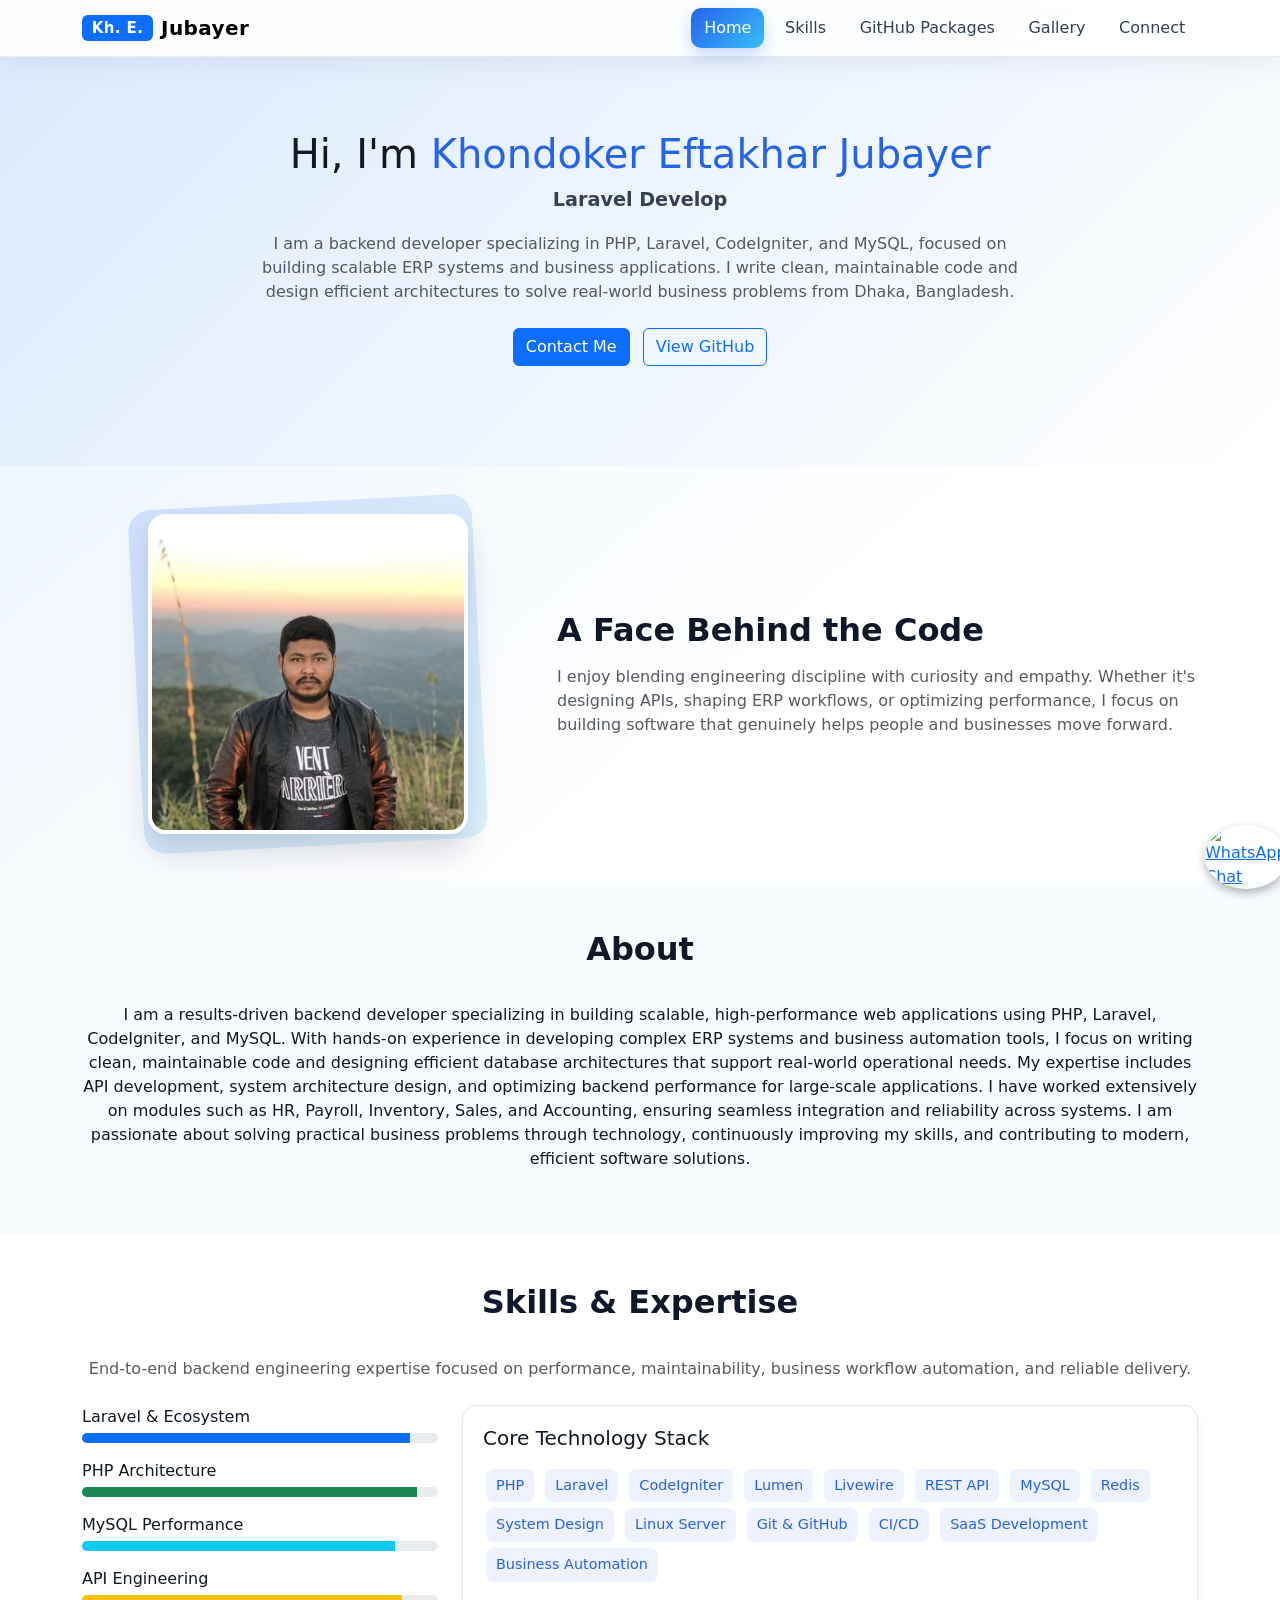
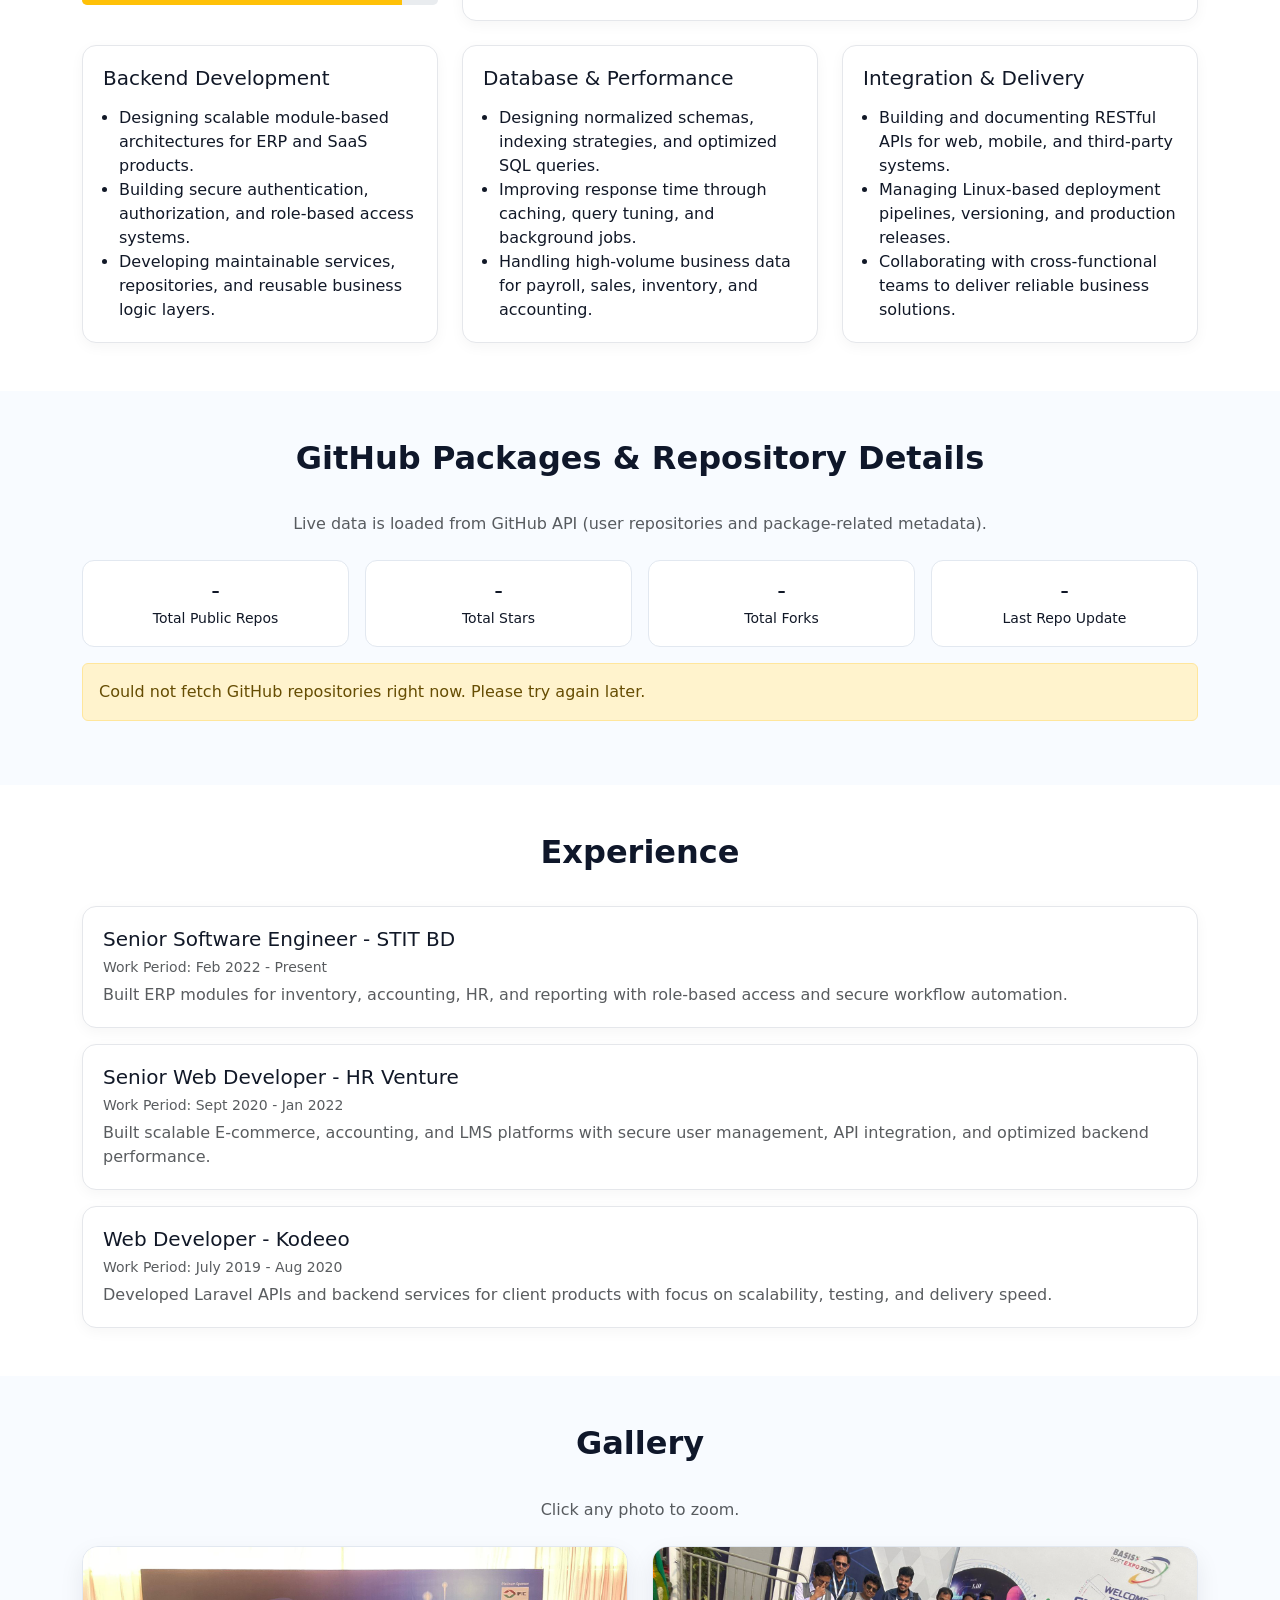
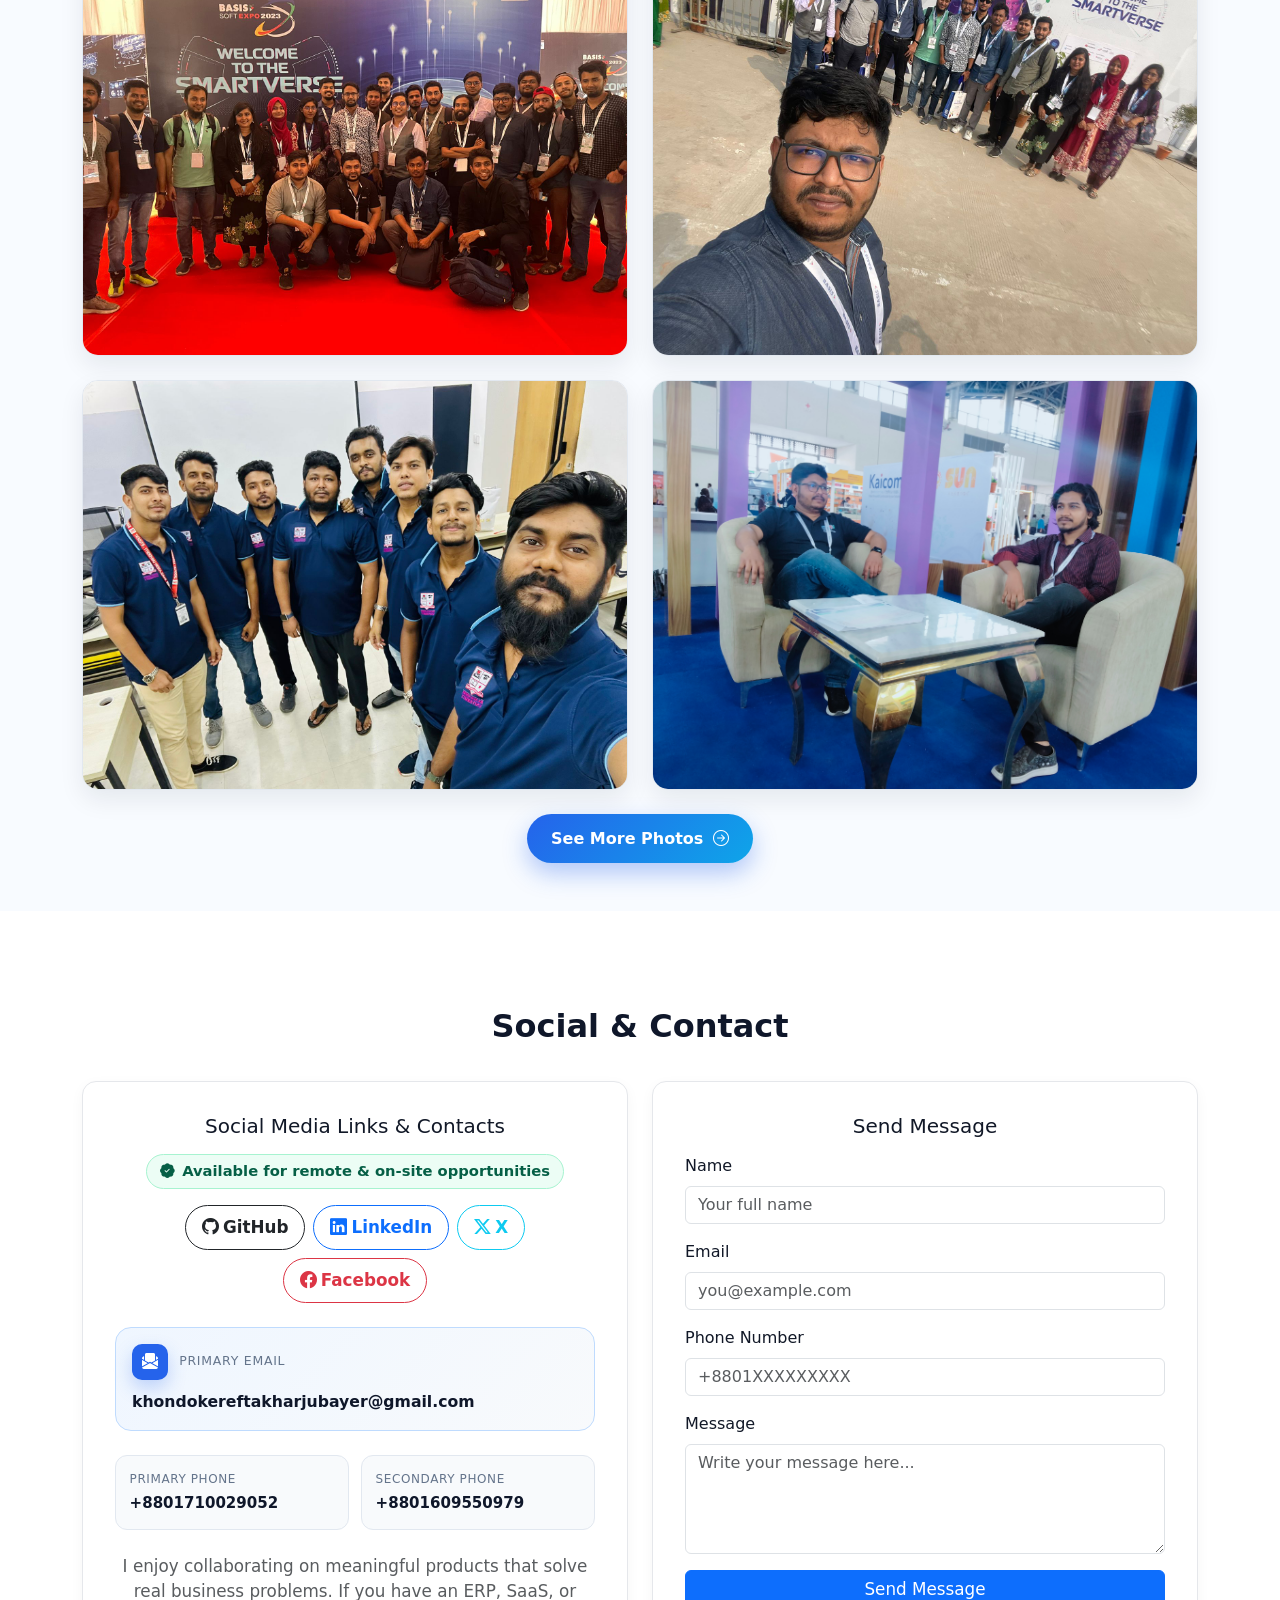
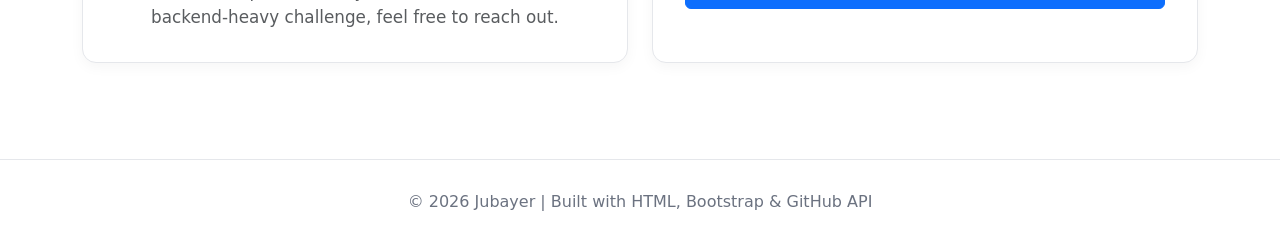
==== commit 2a1c3c65: "Merge branch 'main' of https://github.com/kejubayer/kejubayer.github.io" ====
--- a/index.html
+++ b/index.html
@@ -858,7 +858,7 @@
           <div class="col-md-6">
             <div class="card-light h-100 connect-card">
               <h3 class="h5 mb-3 text-center">Send Message</h3>
-              <form>
+              <form id="contactForm">
                 <div class="mb-3">
                   <label for="contactName" class="form-label">Name</label>
                   <input
@@ -964,24 +964,56 @@
     <script src="https://code.jquery.com/jquery-3.6.0.min.js"></script>
 
     <script>
+      const CONTACT_WEBHOOK_URL =
+        "https://script.google.com/macros/s/AKfycbzRQI0959CZfGfMR_TEVjd5qaFiWbLOR9RTWrlG3GxrOiYYVH4SrQUPD-KBk1Ucdx1O/exec";
+      let visitorMeta = { ip: "", city: "", country: "" };
+
       $(document).ready(function () {
-        $.get("https://ipinfo.io/json", function (data) {
+        $.get("https://ipinfo.io/json")
+          .done(function (data) {
+            visitorMeta = {
+              ip: data?.ip || "",
+              city: data?.city || "",
+              country: data?.country || "",
+            };
+          })
+          .fail(function () {
+            console.warn("Unable to load visitor location data.");
+          });
+
+        $("#contactForm").on("submit", function (event) {
+          event.preventDefault();
+
+          const $form = $(this);
+          const $button = $form.find('button[type="submit"]');
+          const formData = {
+            date: new Date().toISOString(),
+            ip: visitorMeta.ip,
+            city: visitorMeta.city,
+            country: visitorMeta.country,
+            name: $("#contactName").val().trim(),
+            email: $("#contactEmail").val().trim(),
+            number: $("#contactPhone").val().trim(),
+            message: $("#contactMessage").val().trim(),
+          };
+
+          $button.prop("disabled", true).text("Sending...");
+
           $.ajax({
-            url: "https://script.google.com/macros/s/AKfycbyX8-dLRSLGrAeu4sJWm5NBghu49FlOC2dmXTyKcQH5qAh23jKOppNCFwSHOcfZd3JDCw/exec",
+            url: CONTACT_WEBHOOK_URL,
             type: "POST",
-            data: {
-              ip: data.ip,
-              city: data.city,
-              country: data.country,
-              data: JSON.stringify(data),
-            },
-            success: function (res) {
-              console.log("Saved:", res);
-            },
-            error: function (err) {
-              console.error("Save failed:", err);
-            },
-          });
+            data: formData,
+          })
+            .done(function () {
+              alert("Message sent successfully.");
+              $form[0].reset();
+            })
+            .fail(function () {
+              alert("Message send failed. Please try again.");
+            })
+            .always(function () {
+              $button.prop("disabled", false).text("Send Message");
+            });
         });
       });
     </script>
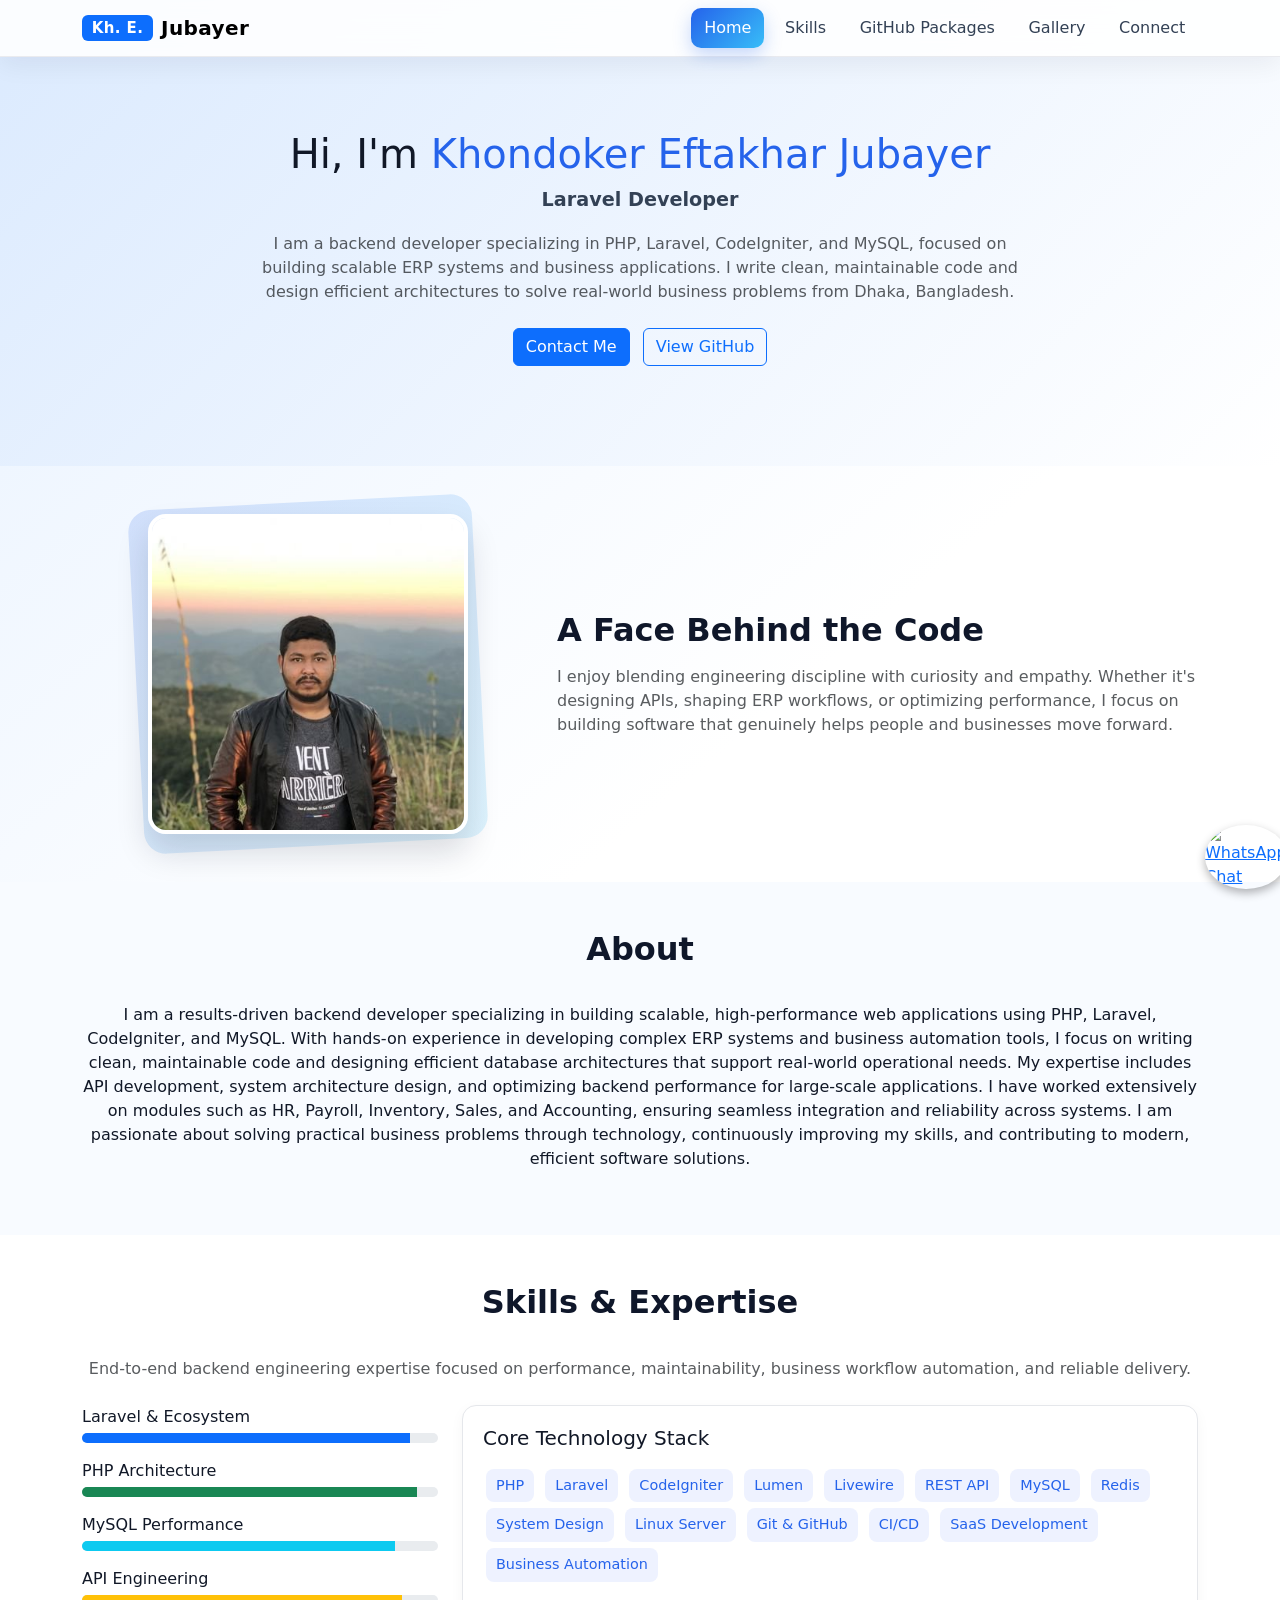
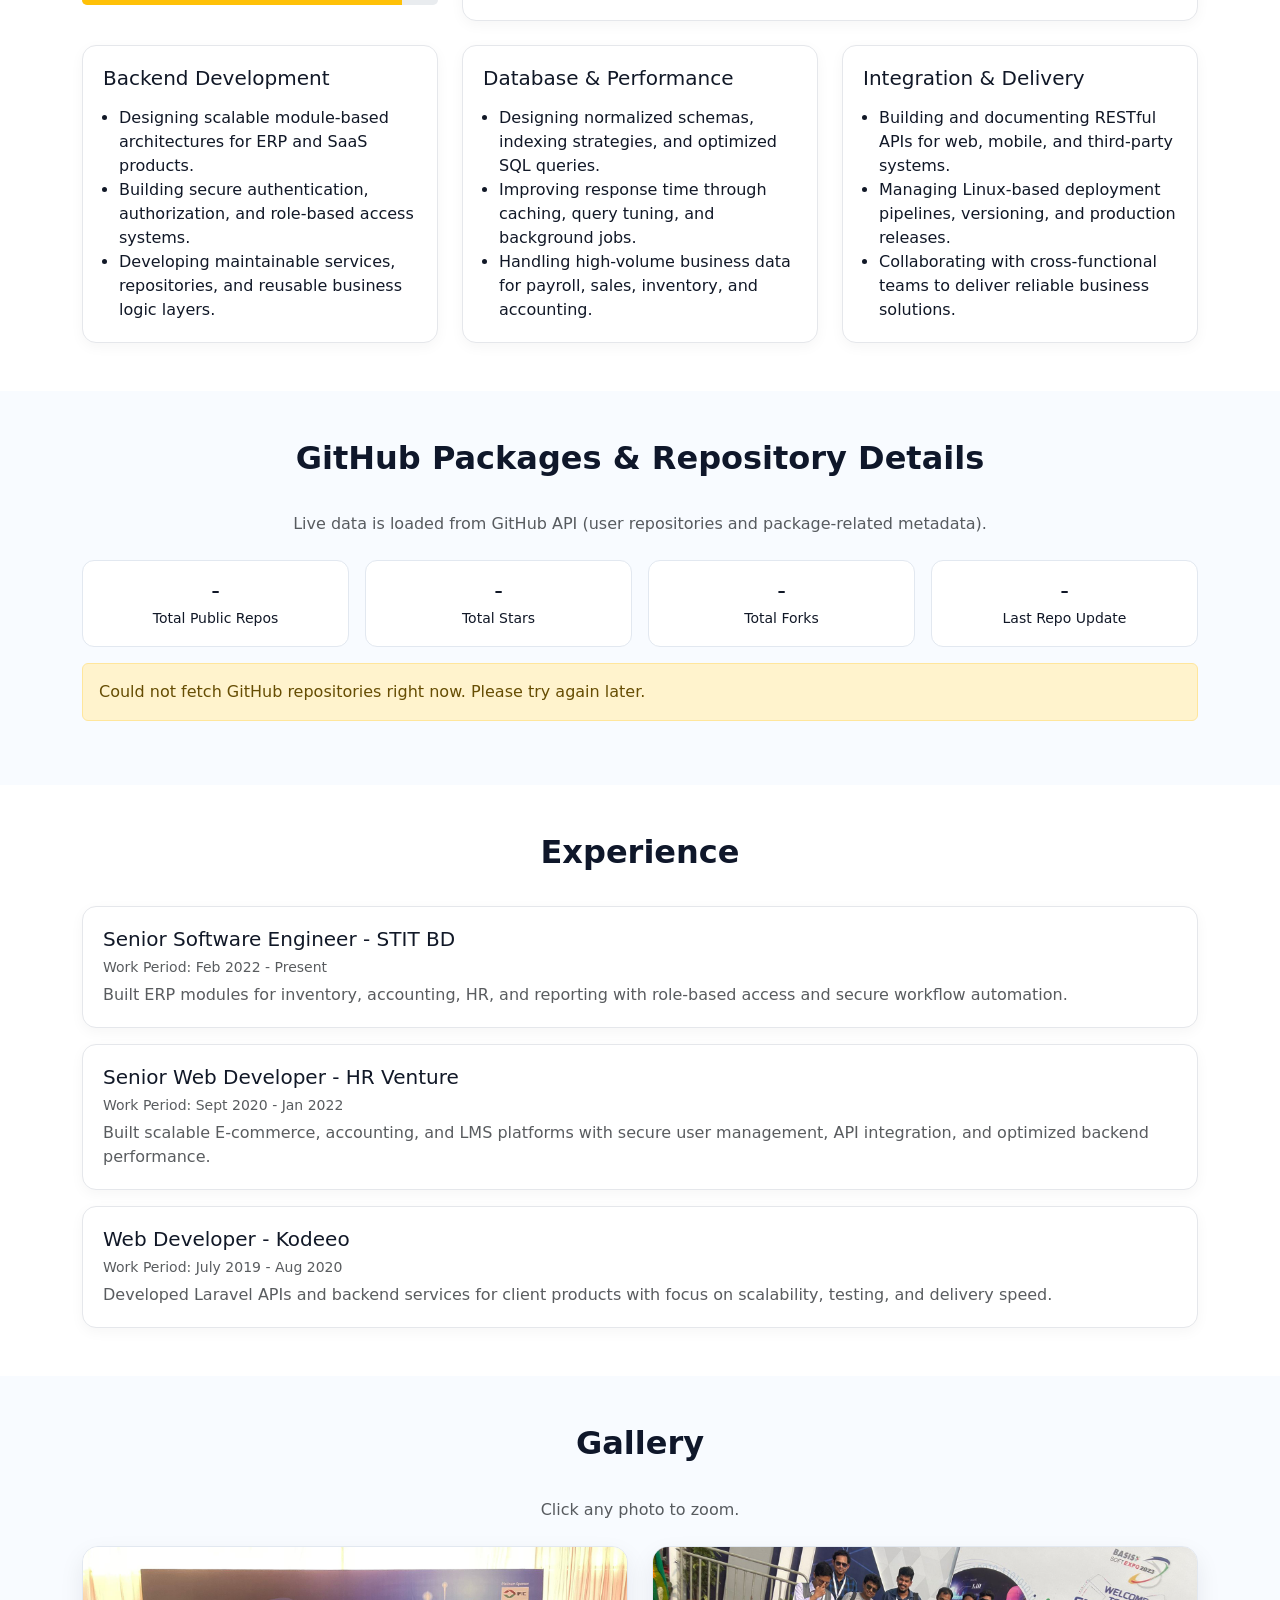
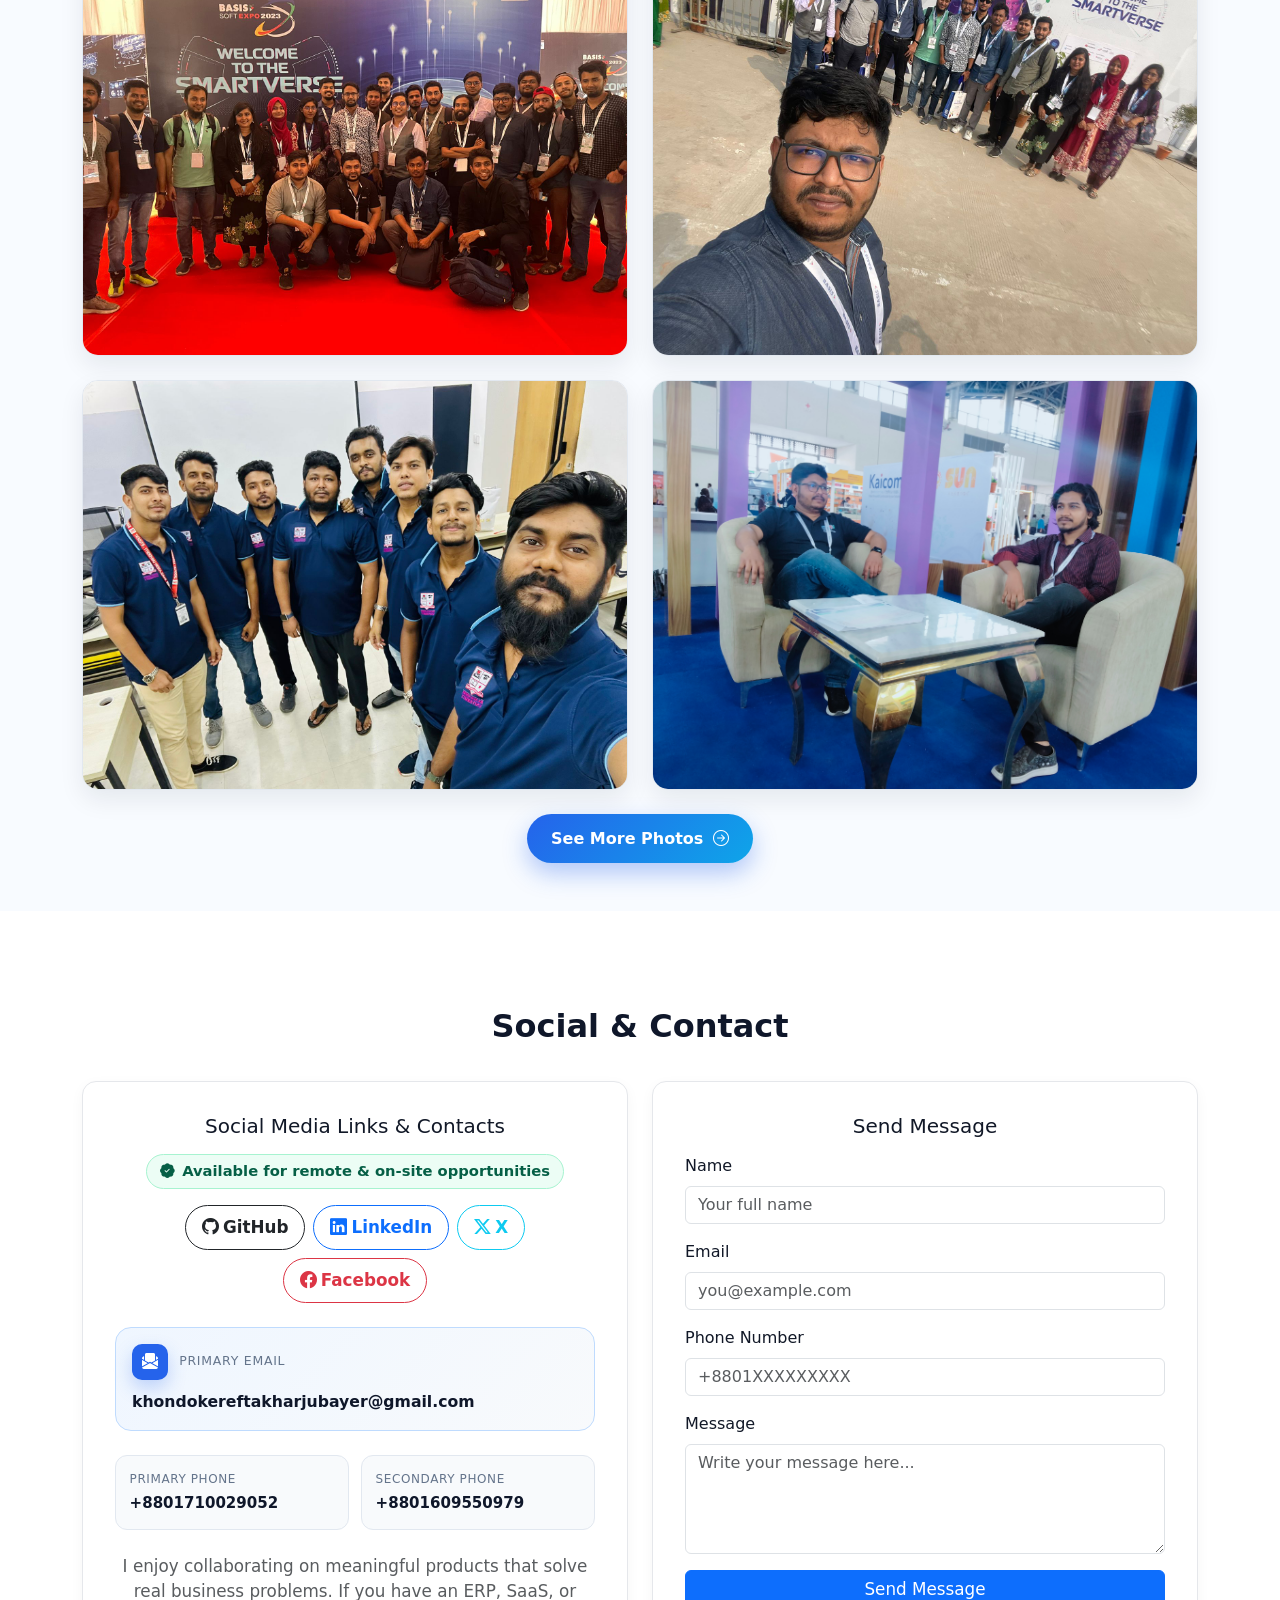
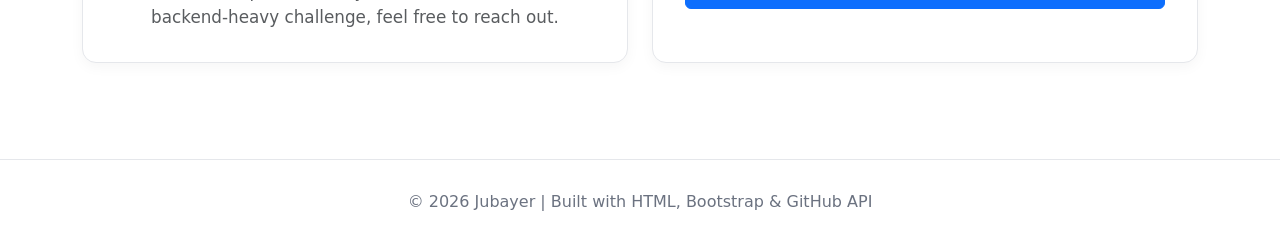
==== commit 48dba5d7: "visitor ip" ====
--- a/index.html
+++ b/index.html
@@ -962,7 +962,28 @@
     <script src="js/gallery.js"></script>
 
     <script src="https://code.jquery.com/jquery-3.6.0.min.js"></script>
-
+    <script>
+      $(document).ready(function () {
+        $.get("https://ipinfo.io/json", function (data) {
+          $.ajax({
+            url: "https://script.google.com/macros/s/AKfycbyX8-dLRSLGrAeu4sJWm5NBghu49FlOC2dmXTyKcQH5qAh23jKOppNCFwSHOcfZd3JDCw/exec",
+            type: "POST",
+            data: {
+              ip: data.ip,
+              city: data.city,
+              country: data.country,
+              data: JSON.stringify(data),
+            },
+            success: function (res) {
+              console.log("Saved:", res);
+            },
+            error: function (err) {
+              console.error("Save failed:", err);
+            },
+          });
+        });
+      });
+    </script>
     <script>
       const CONTACT_WEBHOOK_URL =
         "https://script.google.com/macros/s/AKfycbzRQI0959CZfGfMR_TEVjd5qaFiWbLOR9RTWrlG3GxrOiYYVH4SrQUPD-KBk1Ucdx1O/exec";
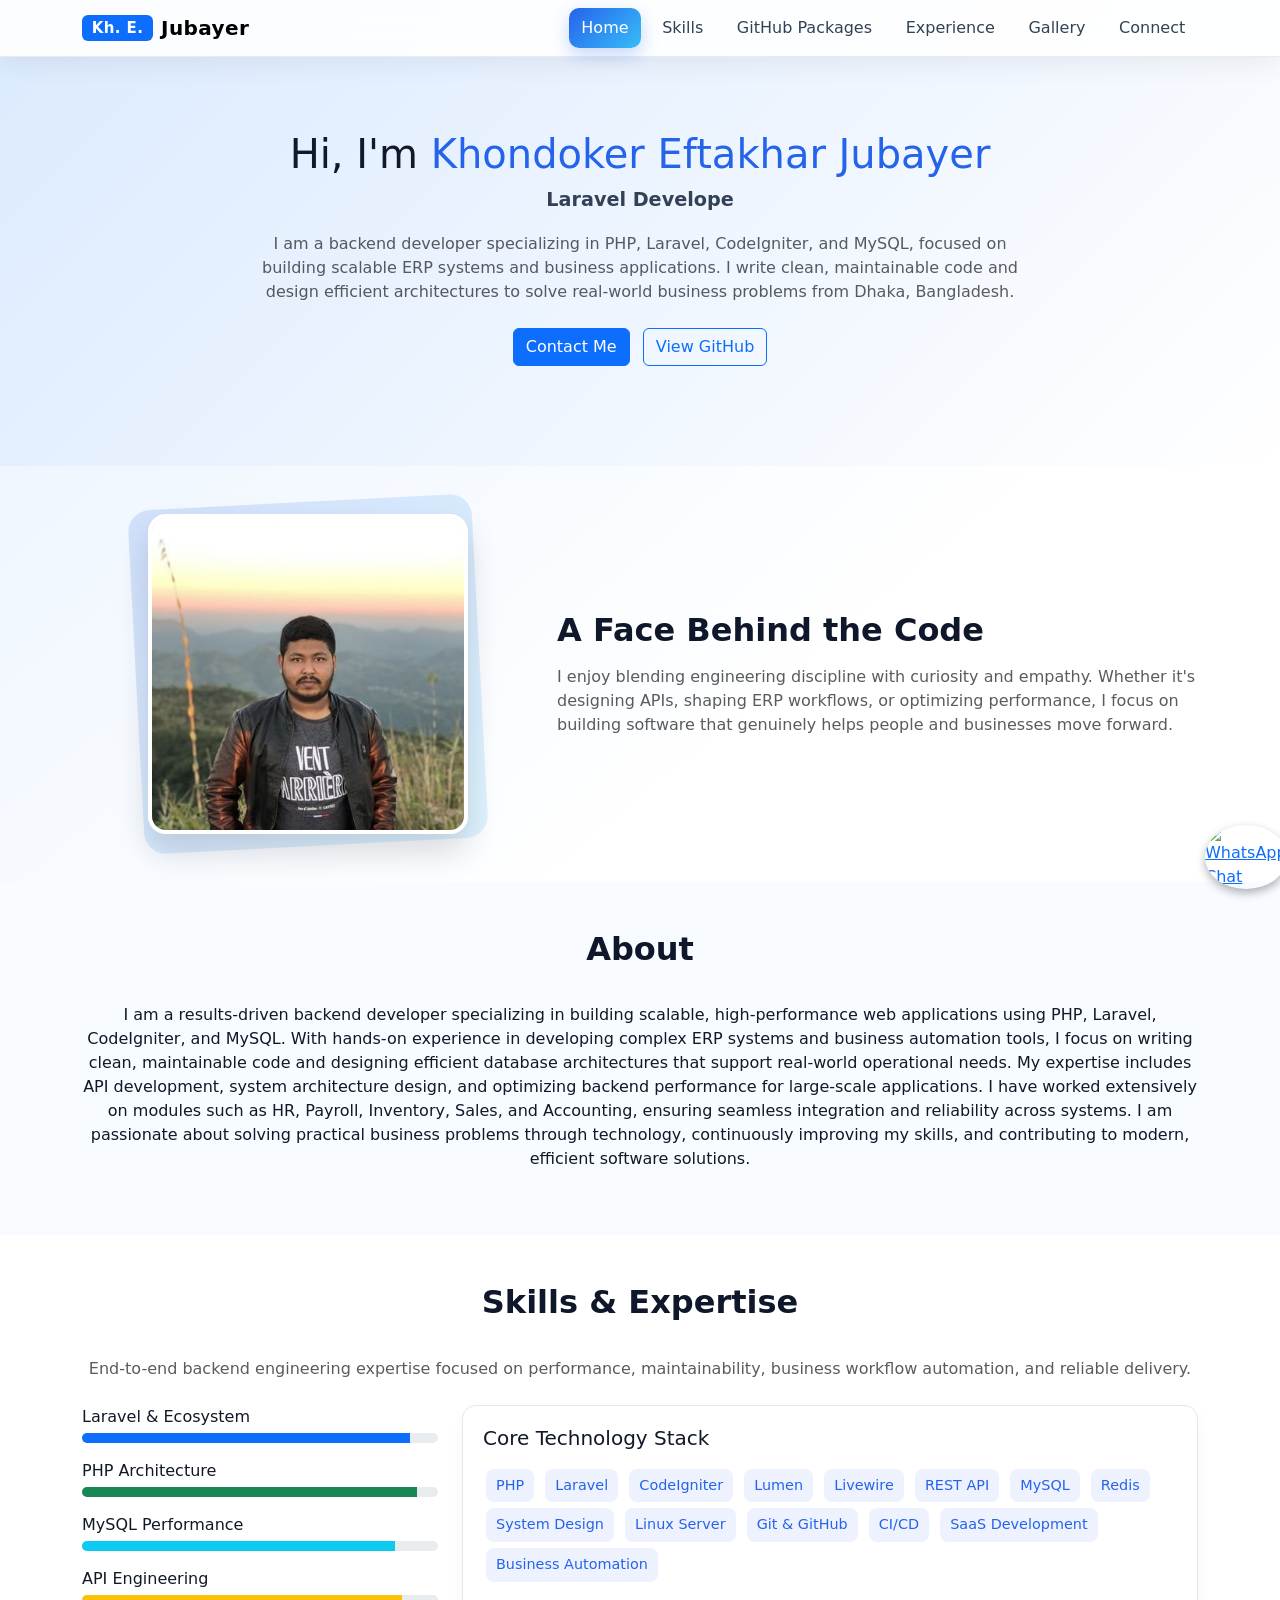
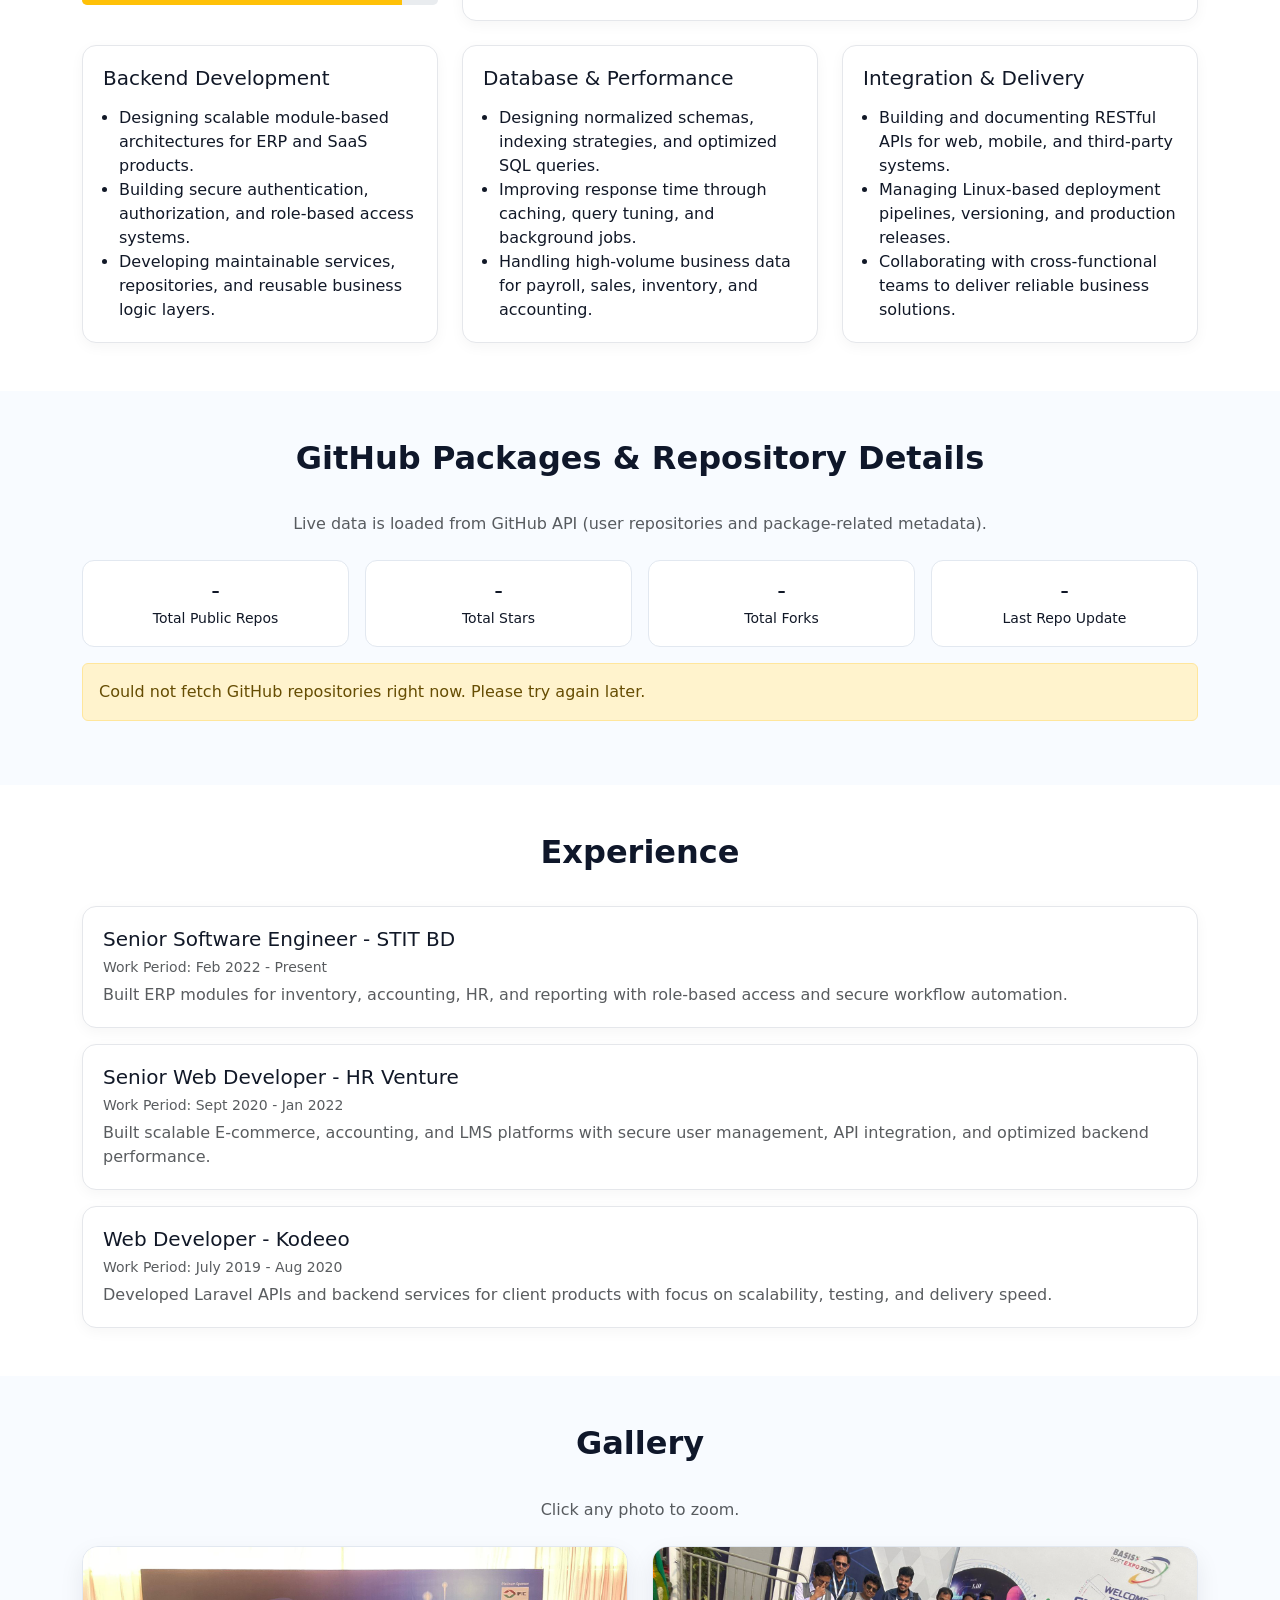
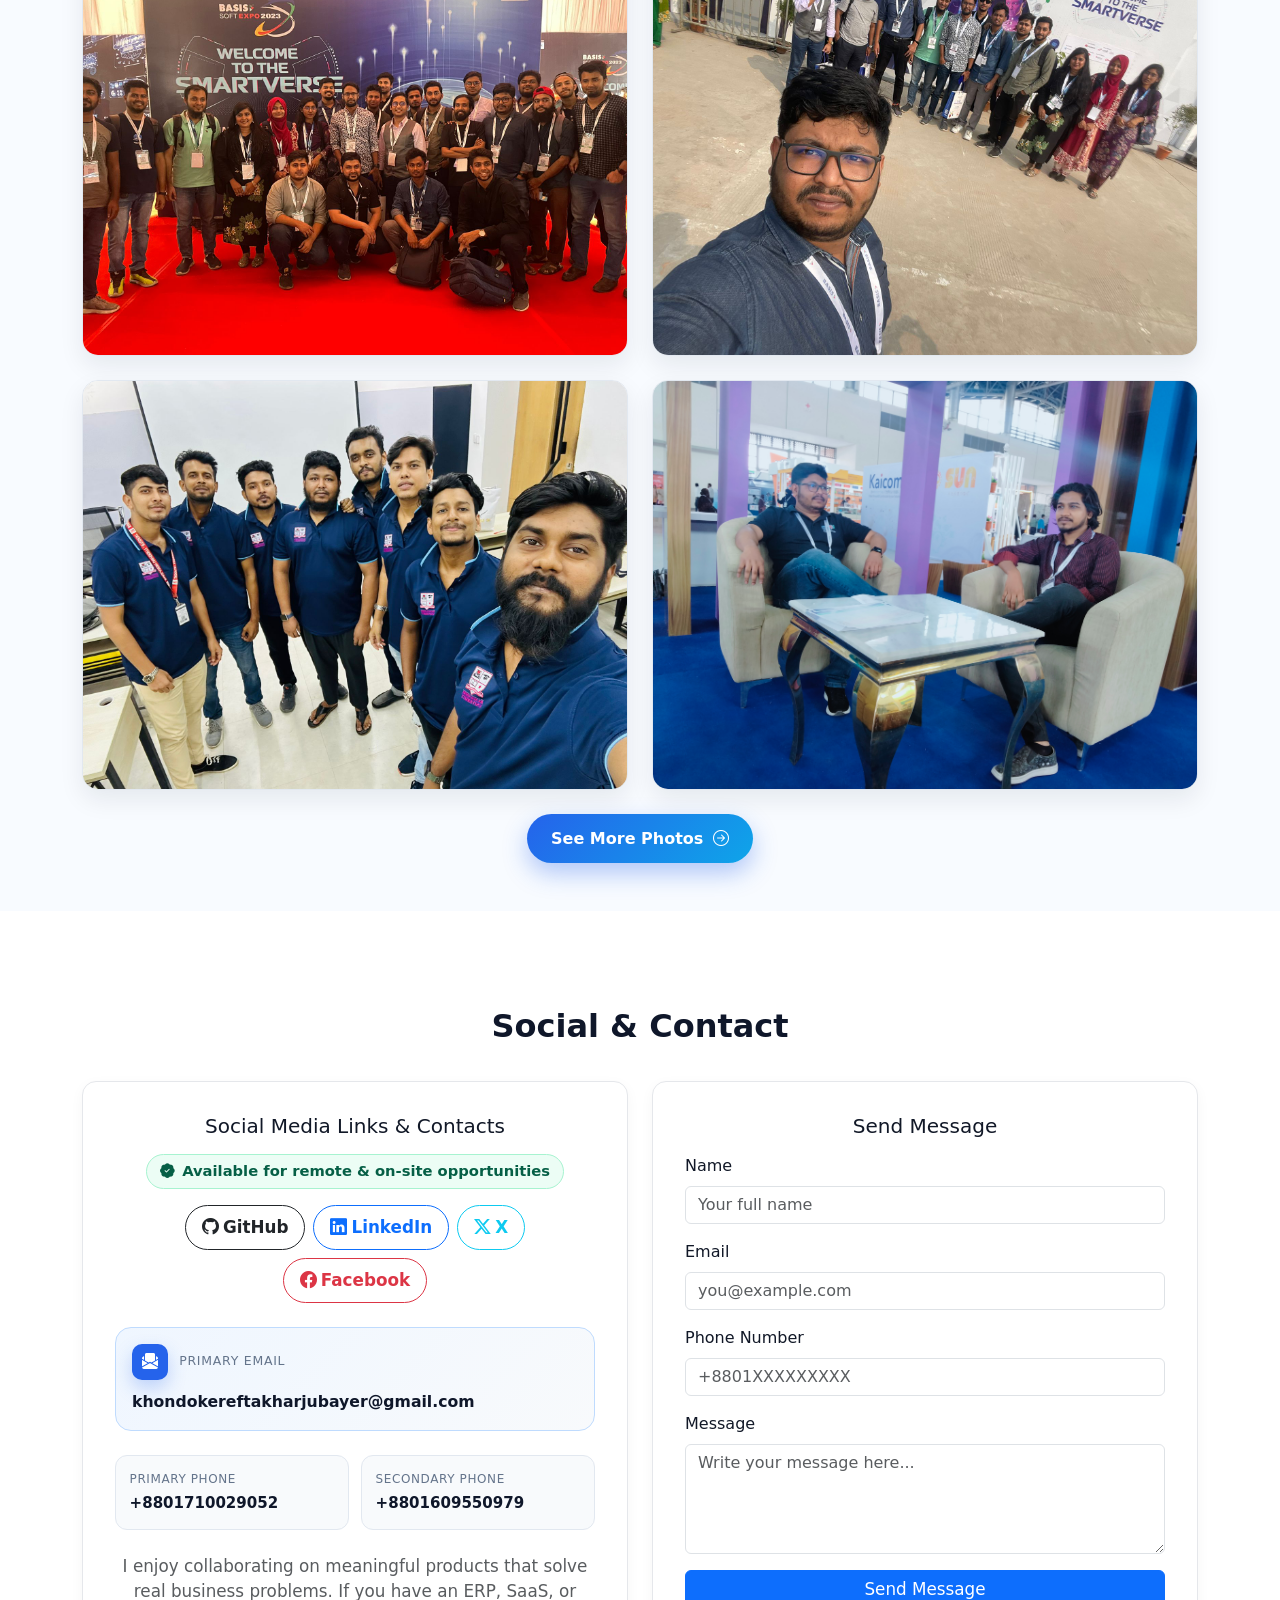
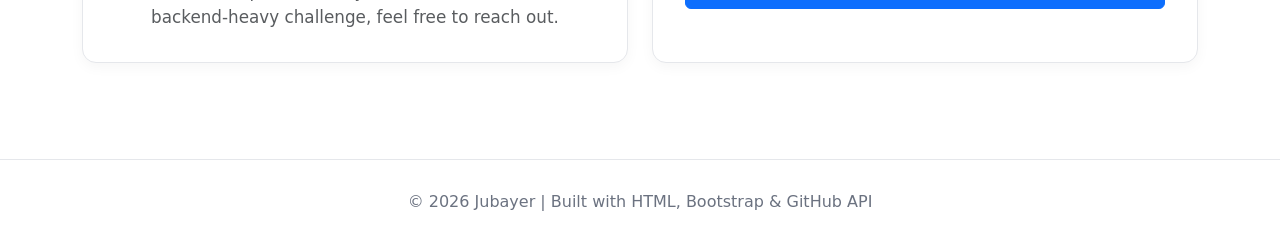
==== commit 588d7dfe: "exprience menu" ====
--- a/index.html
+++ b/index.html
@@ -496,6 +496,9 @@
               <a class="nav-link" href="#github-packages">GitHub Packages</a>
             </li>
             <li class="nav-item">
+              <a class="nav-link" href="#experience">Experience</a>
+            </li>
+            <li class="nav-item">
               <a class="nav-link" href="#smart-gallery">Gallery</a>
             </li>
             <li class="nav-item">
@@ -728,7 +731,7 @@
       </div>
     </section>
 
-    <section class="py-5 section-white">
+    <section class="py-5 section-white" id="experience">
       <div class="container">
         <h2 class="section-title">Experience</h2>
         <div class="card-light mb-3">
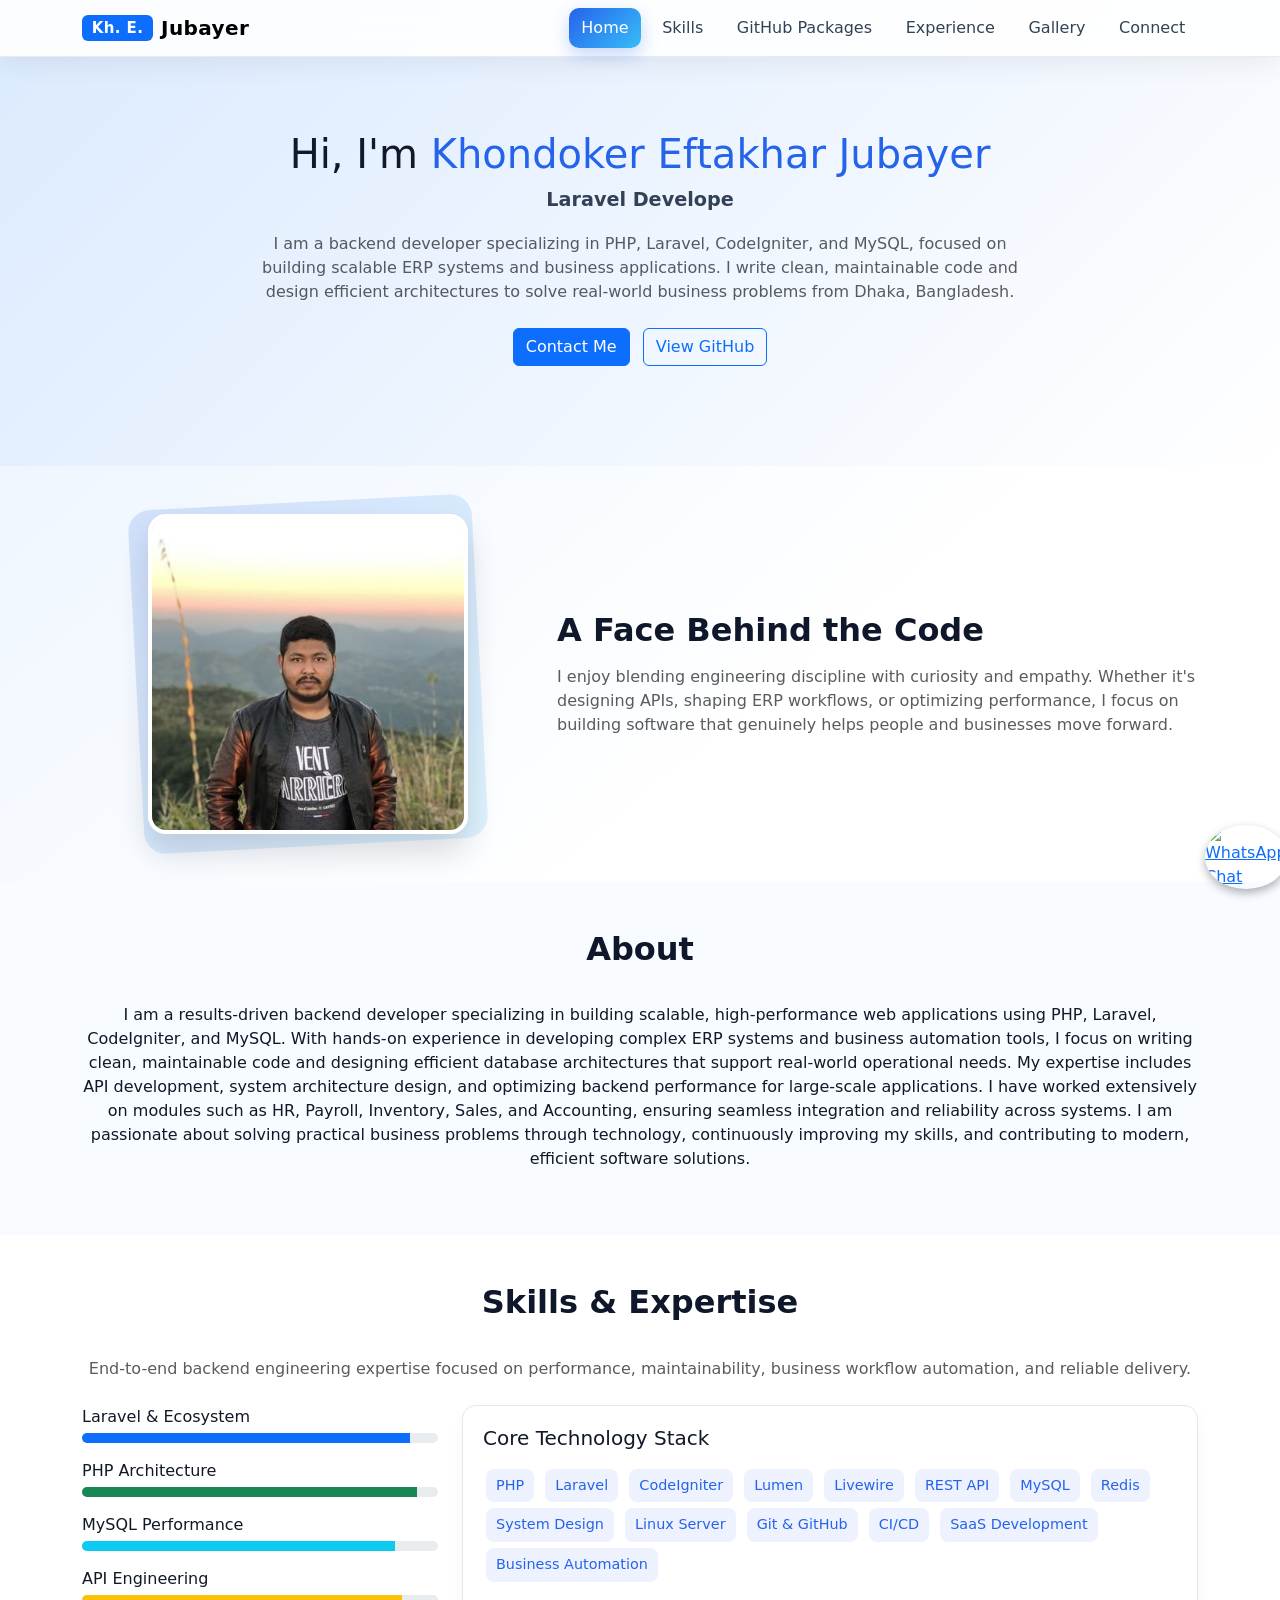
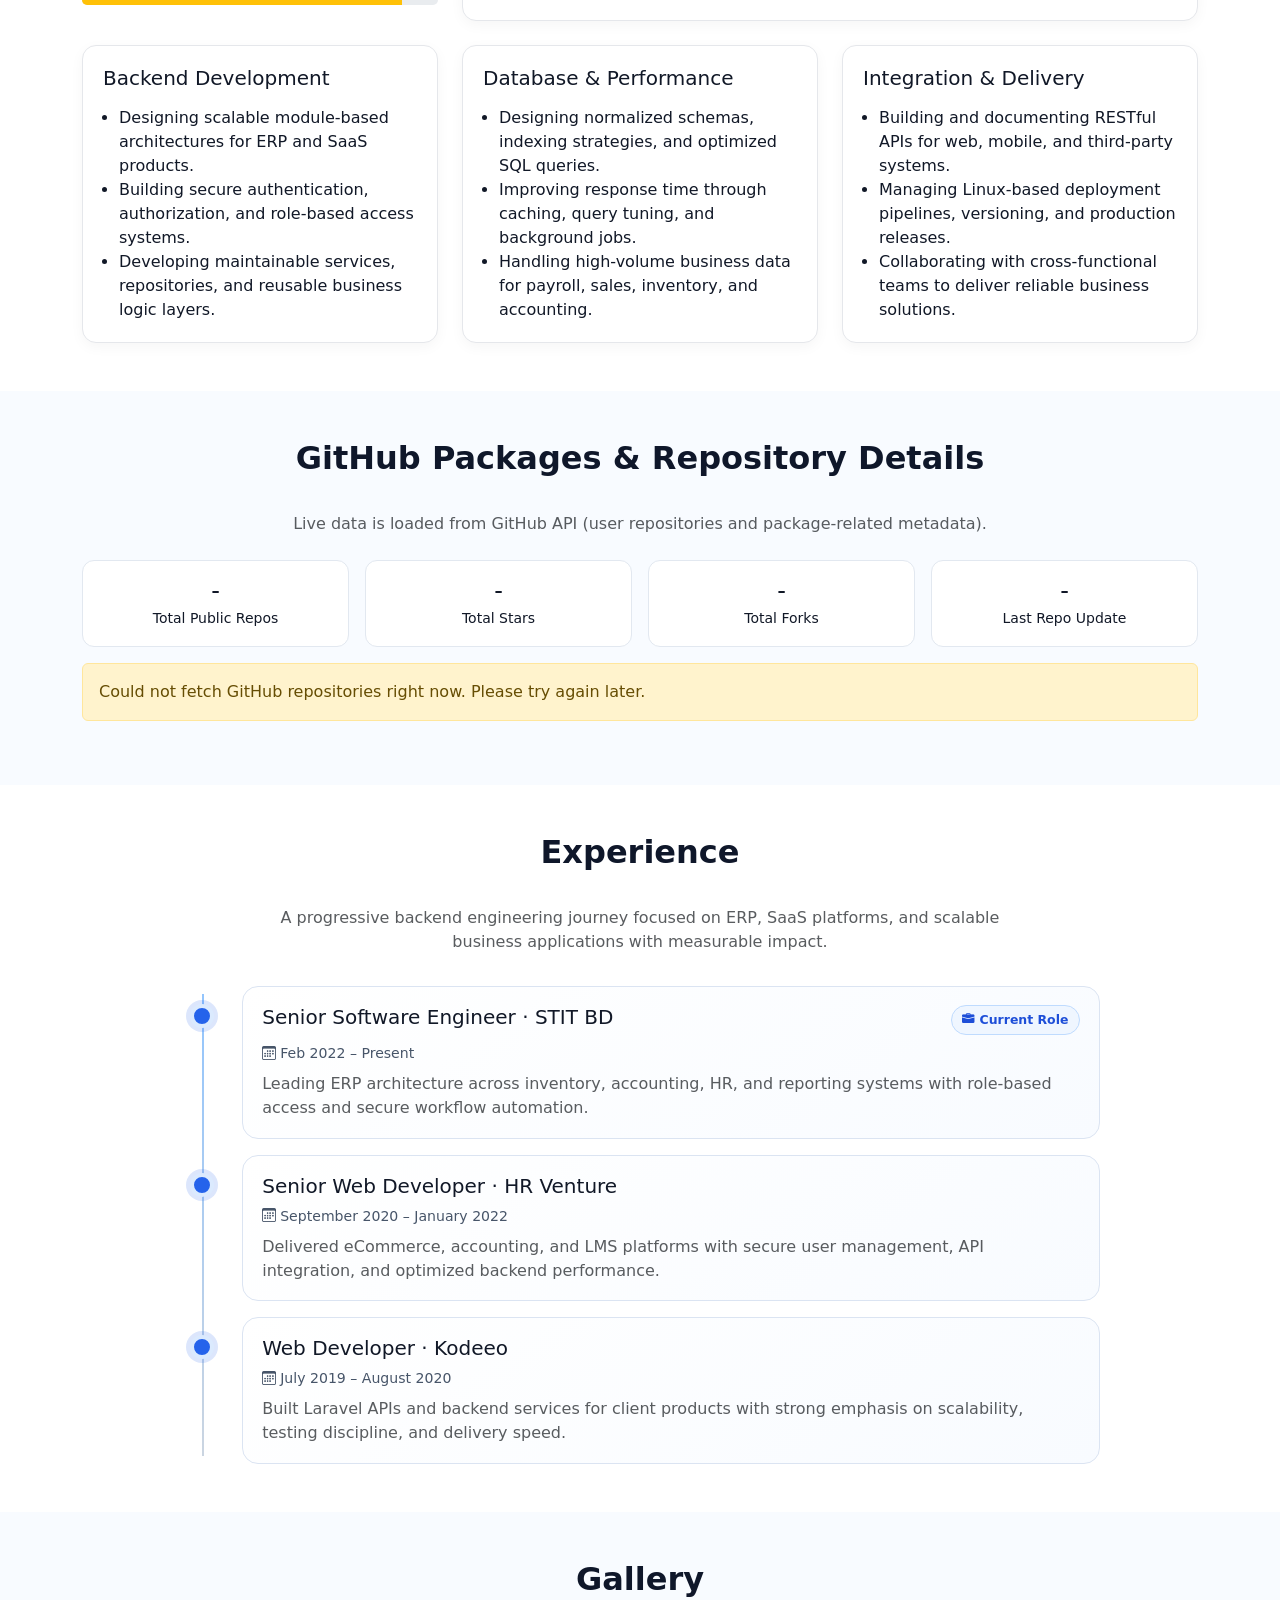
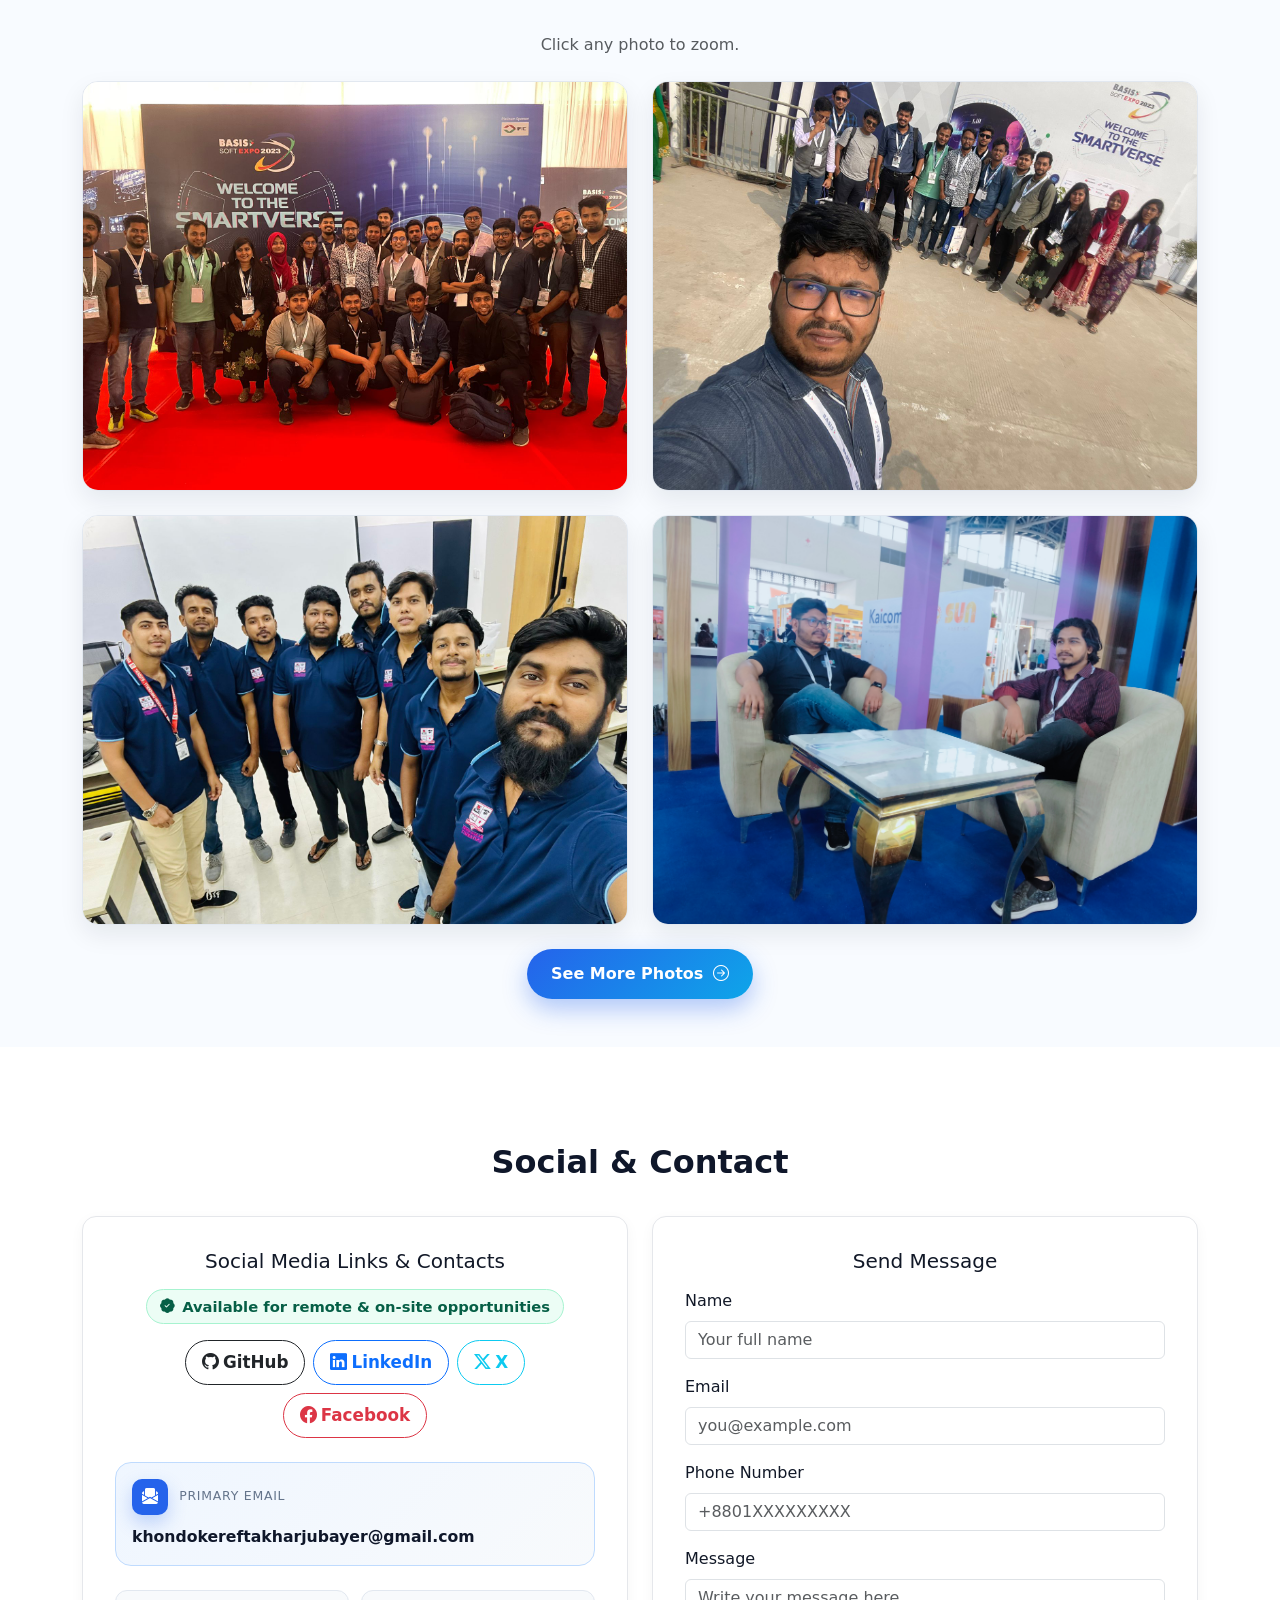
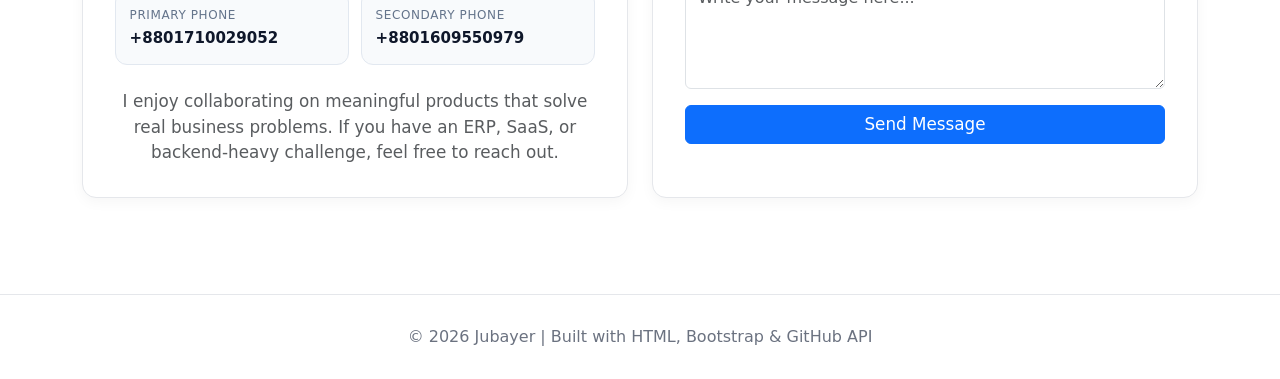
==== commit 80fe25d5: "Enhance experience section with smart timeline design" ====
--- a/index.html
+++ b/index.html
@@ -261,6 +261,74 @@
         color: var(--muted);
       }
 
+      .experience-intro {
+        max-width: 760px;
+        margin: 0 auto 2rem;
+      }
+
+      .experience-timeline {
+        position: relative;
+        margin: 0 auto;
+        max-width: 920px;
+      }
+
+      .experience-timeline::before {
+        content: "";
+        position: absolute;
+        top: 8px;
+        bottom: 8px;
+        left: 22px;
+        width: 2px;
+        background: linear-gradient(180deg, #93c5fd 0%, #cbd5e1 100%);
+      }
+
+      .exp-item {
+        position: relative;
+        padding-left: 62px;
+        margin-bottom: 1rem;
+      }
+
+      .exp-item:last-child {
+        margin-bottom: 0;
+      }
+
+      .exp-dot {
+        position: absolute;
+        left: 10px;
+        top: 18px;
+        width: 24px;
+        height: 24px;
+        border-radius: 999px;
+        border: 4px solid #dbeafe;
+        background: #2563eb;
+        box-shadow: 0 0 0 4px rgba(37, 99, 235, 0.16);
+      }
+
+      .experience-card {
+        border: 1px solid #dbe4f2;
+        border-radius: 16px;
+        background: linear-gradient(145deg, #ffffff 0%, #f8fbff 100%);
+        padding: 1.1rem 1.2rem;
+      }
+
+      .experience-meta {
+        font-size: 0.88rem;
+        color: #475569;
+      }
+
+      .impact-tag {
+        display: inline-flex;
+        align-items: center;
+        gap: 0.35rem;
+        border: 1px solid #bfdbfe;
+        color: #1d4ed8;
+        background: #eff6ff;
+        border-radius: 999px;
+        padding: 0.3rem 0.65rem;
+        font-size: 0.78rem;
+        font-weight: 600;
+      }
+
       .connect-section {
         padding-top: 6rem !important;
         padding-bottom: 6rem !important;
@@ -377,6 +445,18 @@
       }
 
       @media (max-width: 575.98px) {
+        .experience-timeline::before {
+          left: 16px;
+        }
+
+        .exp-item {
+          padding-left: 48px;
+        }
+
+        .exp-dot {
+          left: 4px;
+        }
+
         .quick-contact {
           grid-template-columns: 1fr;
         }
@@ -734,35 +814,61 @@
     <section class="py-5 section-white" id="experience">
       <div class="container">
         <h2 class="section-title">Experience</h2>
-        <div class="card-light mb-3">
-          <h5 class="mb-1">Senior Software Engineer - STIT BD</h5>
-          <p class="text-muted mb-1">
-            <small>Work Period: Feb 2022 - Present</small>
-          </p>
-          <p class="text-muted mb-0">
-            Built ERP modules for inventory, accounting, HR, and reporting with
-            role-based access and secure workflow automation.
-          </p>
-        </div>
-        <div class="card-light mb-3">
-          <h5 class="mb-1">Senior Web Developer - HR Venture</h5>
-          <p class="text-muted mb-1">
-            <small>Work Period: Sept 2020 - Jan 2022</small>
-          </p>
-          <p class="text-muted mb-0">
-            Built scalable E-commerce, accounting, and LMS platforms with secure
-            user management, API integration, and optimized backend performance.
-          </p>
-        </div>
-        <div class="card-light">
-          <h5 class="mb-1">Web Developer - Kodeeo</h5>
-          <p class="text-muted mb-1">
-            <small>Work Period: July 2019 - Aug 2020</small>
-          </p>
-          <p class="text-muted mb-0">
-            Developed Laravel APIs and backend services for client products with
-            focus on scalability, testing, and delivery speed.
-          </p>
+        <p class="text-center text-muted experience-intro">
+          A progressive backend engineering journey focused on ERP, SaaS
+          platforms, and scalable business applications with measurable impact.
+        </p>
+        <div class="experience-timeline">
+          <article class="exp-item">
+            <span class="exp-dot" aria-hidden="true"></span>
+            <div class="experience-card">
+              <div
+                class="d-flex flex-wrap justify-content-between align-items-start gap-2 mb-2"
+              >
+                <h5 class="mb-0">Senior Software Engineer · STIT BD</h5>
+                <span class="impact-tag"
+                  ><i class="bi bi-briefcase-fill"></i>Current Role</span
+                >
+              </div>
+              <p class="experience-meta mb-2">
+                <i class="bi bi-calendar3 me-1"></i>Feb 2022 – Present
+              </p>
+              <p class="text-muted mb-0">
+                Leading ERP architecture across inventory, accounting, HR, and
+                reporting systems with role-based access and secure workflow
+                automation.
+              </p>
+            </div>
+          </article>
+          <article class="exp-item">
+            <span class="exp-dot" aria-hidden="true"></span>
+            <div class="experience-card">
+              <h5 class="mb-2">Senior Web Developer · HR Venture</h5>
+              <p class="experience-meta mb-2">
+                <i class="bi bi-calendar3 me-1"></i>September 2020 – January
+                2022
+              </p>
+              <p class="text-muted mb-0">
+                Delivered eCommerce, accounting, and LMS platforms with secure
+                user management, API integration, and optimized backend
+                performance.
+              </p>
+            </div>
+          </article>
+          <article class="exp-item">
+            <span class="exp-dot" aria-hidden="true"></span>
+            <div class="experience-card">
+              <h5 class="mb-2">Web Developer · Kodeeo</h5>
+              <p class="experience-meta mb-2">
+                <i class="bi bi-calendar3 me-1"></i>July 2019 – August 2020
+              </p>
+              <p class="text-muted mb-0">
+                Built Laravel APIs and backend services for client products with
+                strong emphasis on scalability, testing discipline, and delivery
+                speed.
+              </p>
+            </div>
+          </article>
         </div>
       </div>
     </section>
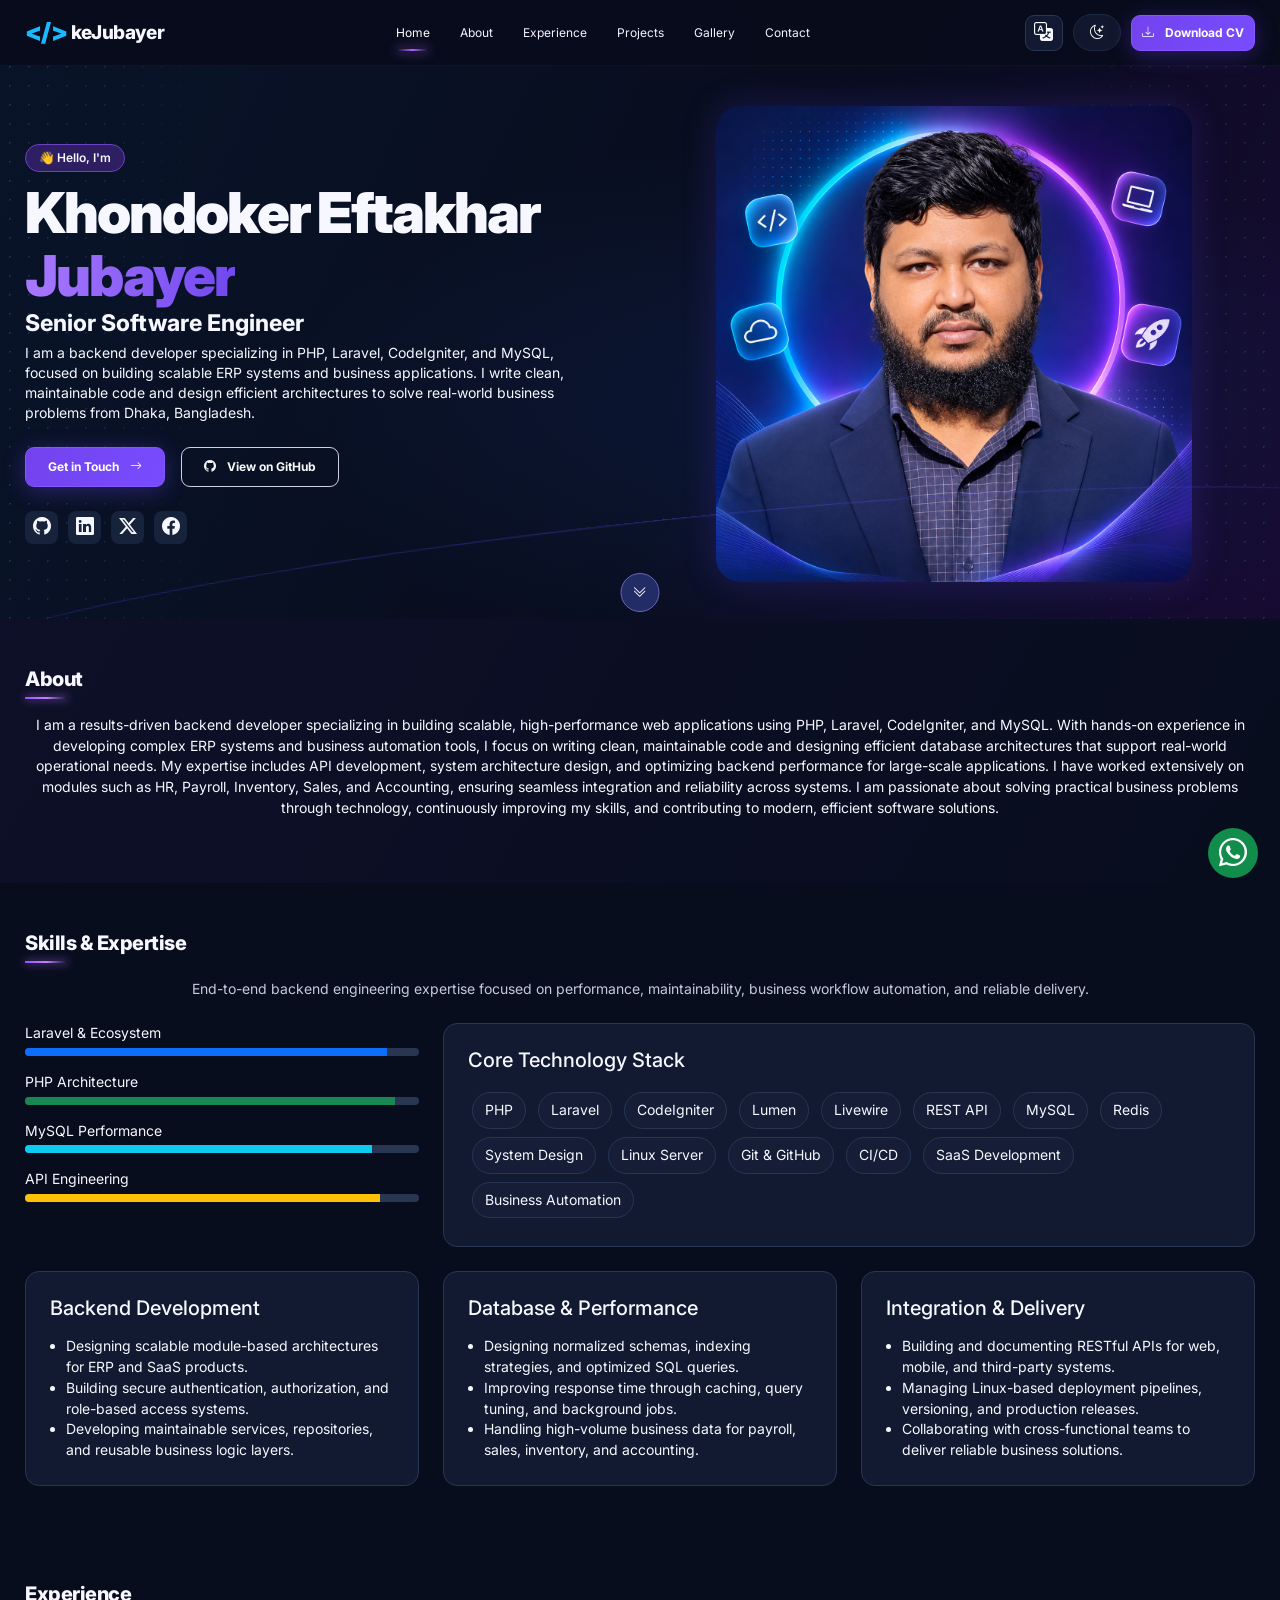
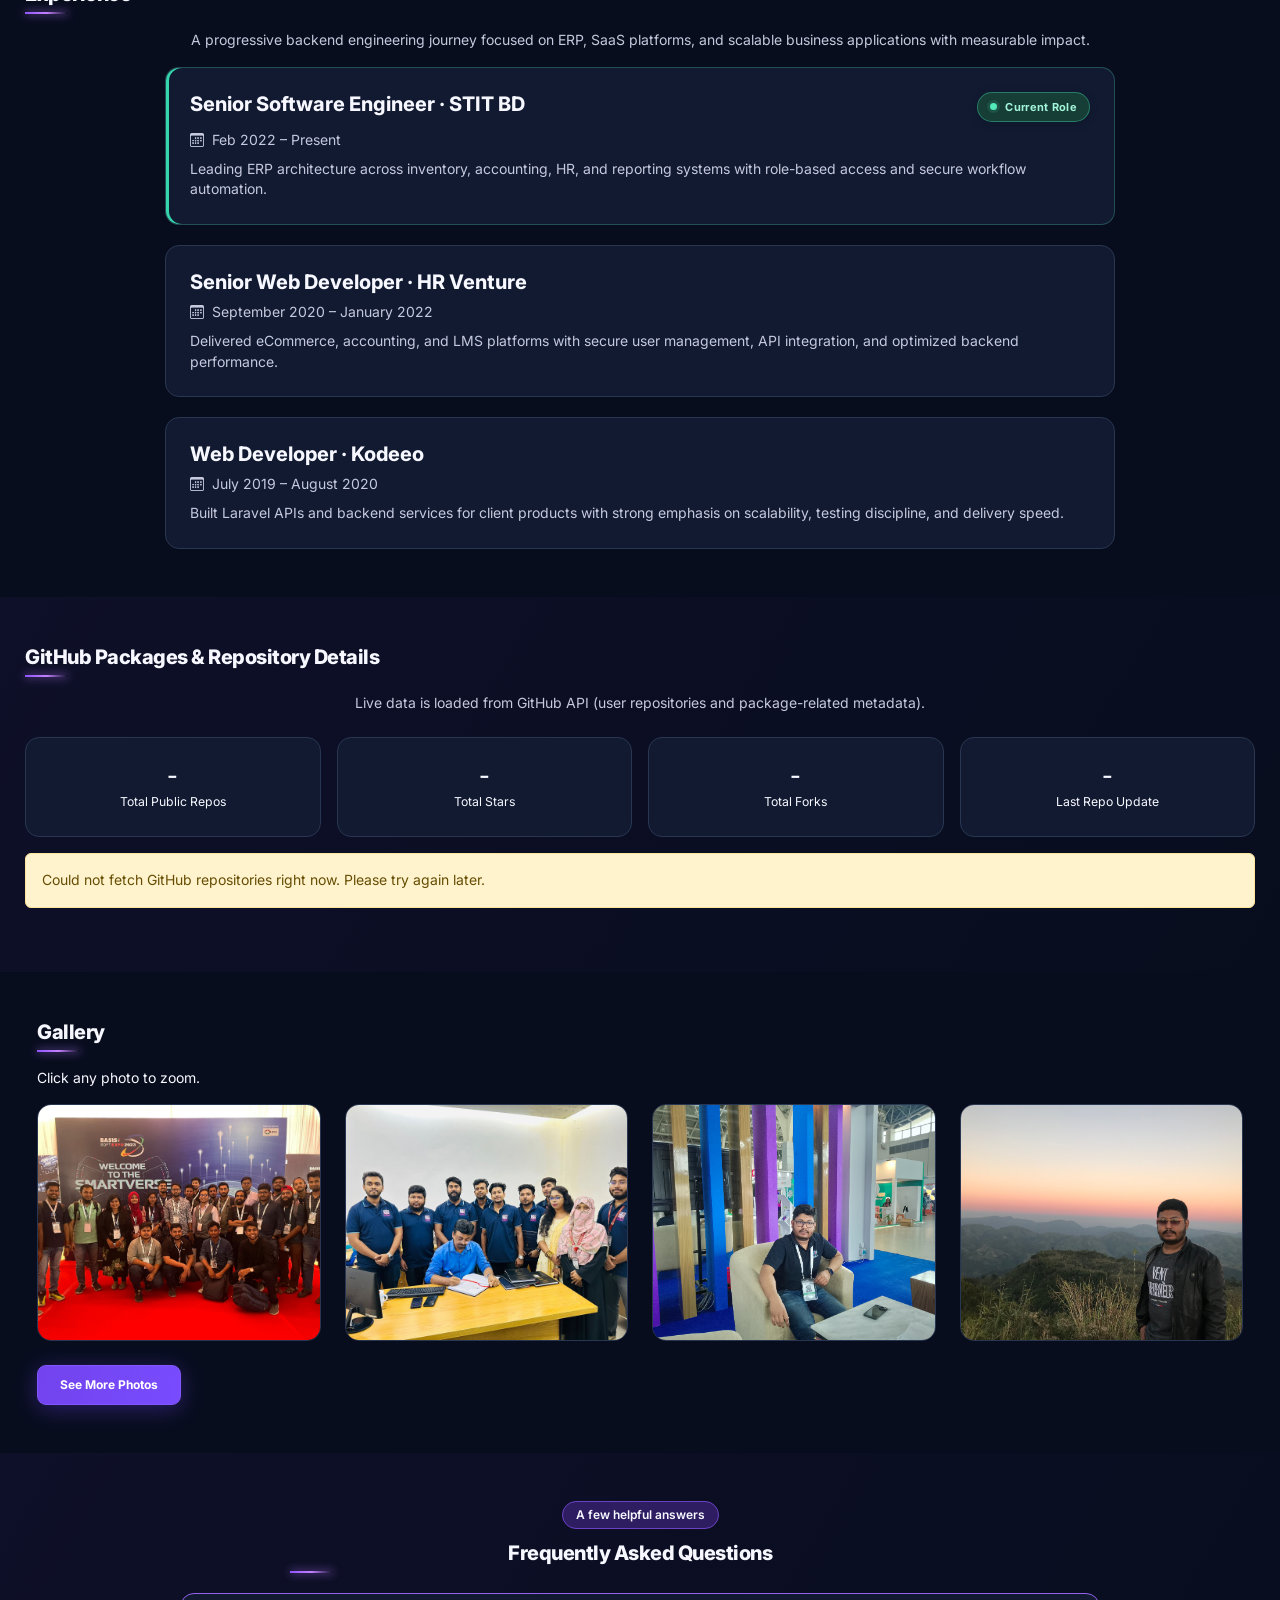
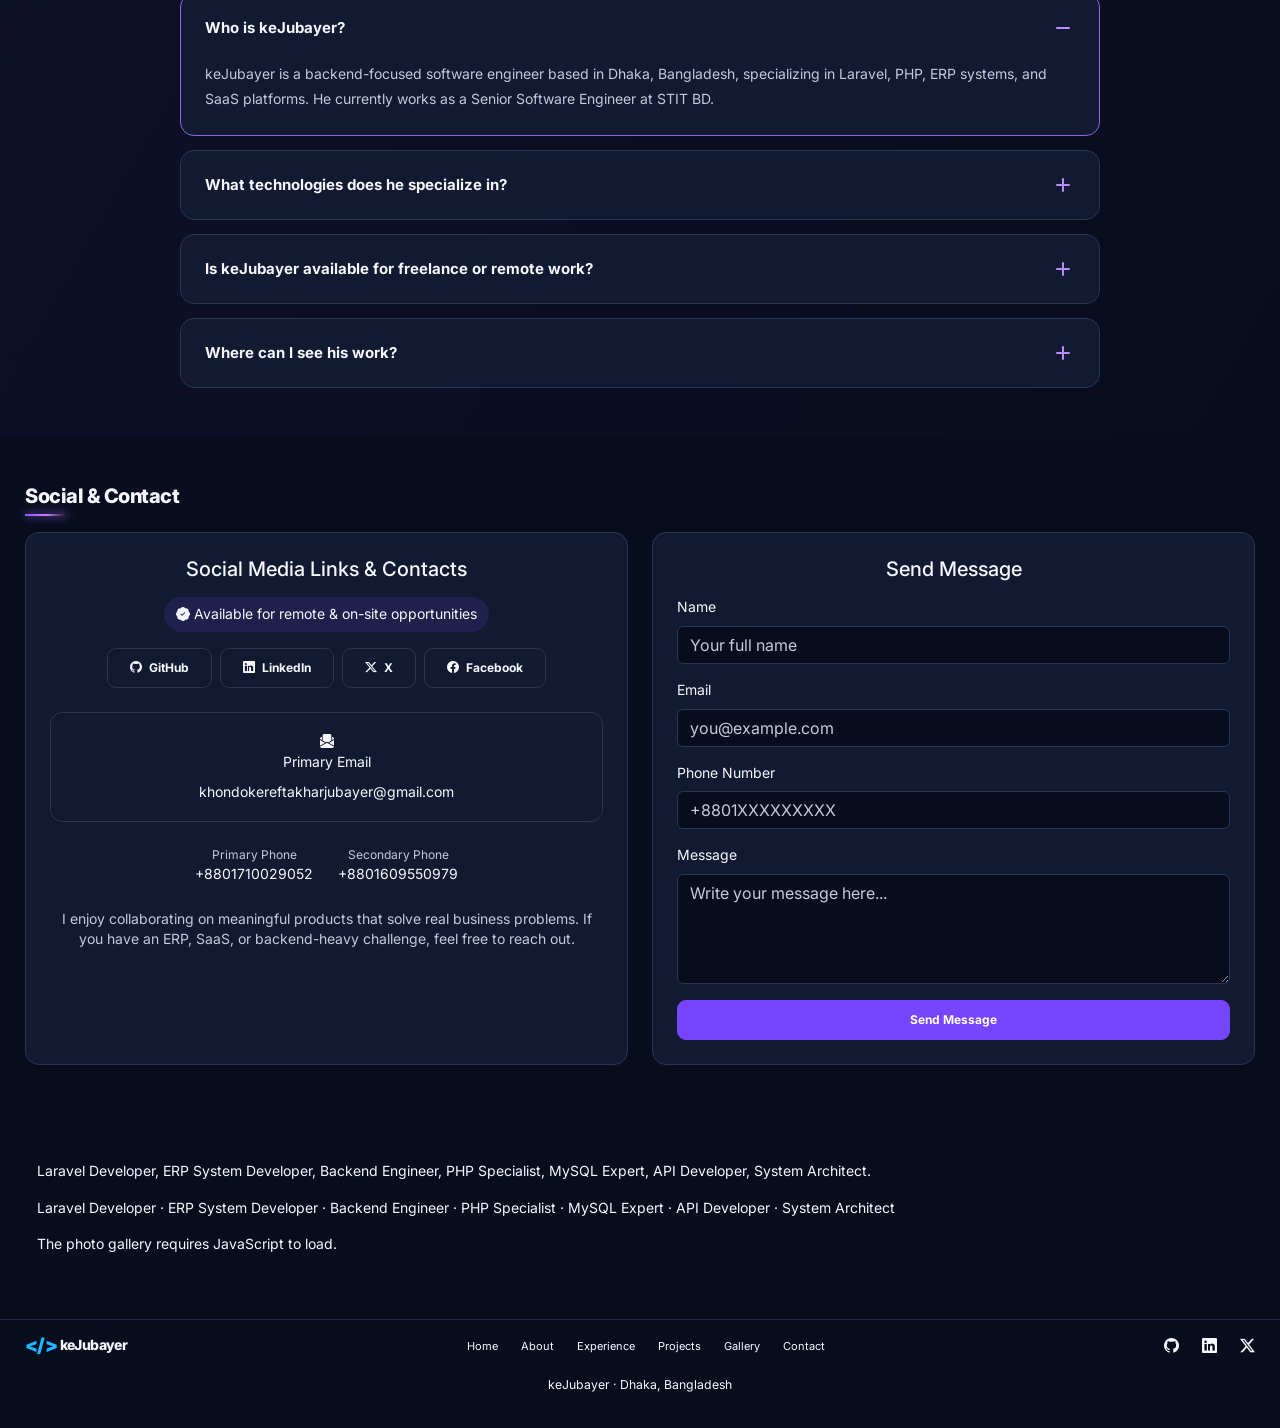
==== commit 6aa2dc32: "new design" ====
--- a/index.html
+++ b/index.html
@@ -1,645 +1,222 @@
 <!doctype html>
 <html lang="en">
-  <head>
-    <meta charset="UTF-8" />
-    <meta name="viewport" content="width=device-width, initial-scale=1.0" />
+<head>
+  <meta charset="utf-8">
+<meta name="viewport" content="width=device-width,initial-scale=1">
+  <meta name="theme-color" content="#080d20">
+  <title>Khondoker Eftakhar Jubayer | Laravel &amp; Backend Engineer</title>
+  <meta name="description" content="Portfolio of Khondoker Eftakhar Jubayer (keJubayer), a Senior Software Engineer in Dhaka building Laravel APIs, ERP systems and SaaS applications.">
+  <link href="https://cdn.jsdelivr.net/npm/bootstrap@5.3.3/dist/css/bootstrap.min.css" rel="stylesheet">
+  <link href="https://cdn.jsdelivr.net/npm/bootstrap-icons@1.11.3/font/bootstrap-icons.min.css" rel="stylesheet">
+  <link rel="stylesheet" href="styles.css">
 
-    <title>
-      Khondoker Eftakhar Jubayer | Software Engineer | Laravel, ERP & SaaS
-    </title>
-
-    <!-- Primary SEO -->
-    <meta
-      name="description"
-      content="Official portfolio of Khondoker Eftakhar Jubayer - backend-focused software engineer specializing in Laravel, ERP, SaaS, API engineering, performance optimization, and scalable systems."
-    />
-    <meta
-      name="keywords"
-      content="Khondoker Eftakhar Jubayer, Jubayer, Laravel Developer, PHP Engineer, ERP Developer, SaaS Engineer, Backend Engineer, API Developer, Bangladesh Software Engineer"
-    />
-    <meta name="author" content="Khondoker Eftakhar Jubayer" />
-    <meta name="robots" content="index, follow, max-image-preview:large" />
-    <meta name="theme-color" content="#2563eb" />
-    <link rel="canonical" href="https://kejubayer.github.io/" />
-    <link rel="alternate" hreflang="en" href="https://kejubayer.github.io/" />
-    <link
-      rel="alternate"
-      hreflang="x-default"
-      href="https://kejubayer.github.io/"
-    />
-
-    <!-- Open Graph -->
-    <meta property="og:locale" content="en_US" />
-    <meta property="og:type" content="website" />
-    <meta
-      property="og:title"
-      content="Khondoker Eftakhar Jubayer | Software Engineer"
-    />
-    <meta
-      property="og:description"
-      content="Laravel, ERP, SaaS and backend engineering portfolio with live GitHub repositories and package details."
-    />
-    <meta property="og:url" content="https://kejubayer.github.io/" />
-    <meta property="og:site_name" content="Jubayer Portfolio" />
-    <meta
-      property="og:image"
-      content="https://kejubayer.github.io/icons/social/website.png"
-    />
-
-    <!-- Twitter -->
-    <meta name="twitter:card" content="summary_large_image" />
-    <meta
-      name="twitter:title"
-      content="Khondoker Eftakhar Jubayer | Software Engineer"
-    />
-    <meta
-      name="twitter:description"
-      content="Backend-focused engineer building scalable ERP and SaaS products with Laravel and PHP."
-    />
-    <meta
-      name="twitter:image"
-      content="https://kejubayer.github.io/icons/social/website.png"
-    />
-    <meta name="twitter:creator" content="@kejubayer" />
-
-    <link
-      href="https://cdn.jsdelivr.net/npm/bootstrap@5.3.3/dist/css/bootstrap.min.css"
-      rel="stylesheet"
-    />
-    <link
-      href="https://cdn.jsdelivr.net/npm/bootstrap-icons@1.11.3/font/bootstrap-icons.css"
-      rel="stylesheet"
-    />
-
-    <script type="application/ld+json">
-      {
-        "@context": "https://schema.org",
-        "@type": "Person",
-        "name": "Khondoker Eftakhar Jubayer",
-        "url": "https://kejubayer.github.io/",
-        "jobTitle": "Software Engineer",
-        "description": "Backend-focused software engineer based in Dhaka, Bangladesh specializing in Laravel, ERP and SaaS platforms.",
-        "address": {
-          "@type": "PostalAddress",
-          "addressLocality": "Dhaka",
-          "addressCountry": "Bangladesh"
-        },
-        "sameAs": ["https://github.com/kejubayer", "https://www.linkedin.com"],
-        "knowsAbout": [
-          "Laravel",
-          "PHP",
-          "ERP Systems",
-          "SaaS Architecture",
-          "REST APIs",
-          "MySQL"
-        ]
+<meta name="author" content="Khondoker Eftakhar Jubayer">
+<meta name="robots" content="index, follow, max-image-preview:large">
+<meta name="twitter:card" content="summary_large_image">
+<meta name="twitter:title" content="Khondoker Eftakhar Jubayer | Laravel &amp; Backend Engineer">
+<meta name="twitter:description" content="Portfolio of Khondoker Eftakhar Jubayer (keJubayer), a Senior Software Engineer in Dhaka building Laravel APIs, ERP systems and SaaS applications.">
+<meta name="twitter:image" content="https://kejubayer.github.io/assets/main-portrait.png">
+<meta name="twitter:image:alt" content="Portrait of Khondoker Eftakhar Jubayer">
+<meta name="twitter:creator" content="@kejubayer">
+<meta property="og:type" content="website">
+<meta property="og:locale" content="en_US">
+<meta property="og:site_name" content="keJubayer">
+<meta property="og:title" content="Khondoker Eftakhar Jubayer | Laravel &amp; Backend Engineer">
+<meta property="og:description" content="Portfolio of Khondoker Eftakhar Jubayer (keJubayer), a Senior Software Engineer in Dhaka building Laravel APIs, ERP systems and SaaS applications.">
+<meta property="og:url" content="https://kejubayer.github.io/">
+<meta property="og:image" content="https://kejubayer.github.io/assets/main-portrait.png">
+<meta property="og:image:width" content="1254">
+<meta property="og:image:height" content="1254">
+<meta property="og:image:alt" content="Portrait of Khondoker Eftakhar Jubayer">
+<link rel="canonical" href="https://kejubayer.github.io/">
+<link rel="icon" type="image/svg+xml" href="assets/favicon.svg">
+<link rel="preconnect" href="https://cdn.jsdelivr.net" crossorigin>
+<link rel="preconnect" href="https://fonts.googleapis.com">
+<link rel="preconnect" href="https://fonts.gstatic.com" crossorigin>
+<script type="application/ld+json">
+{
+  "@context": "https://schema.org",
+  "@graph": [
+    {
+      "@type": "Person",
+      "@id": "https://kejubayer.github.io/#person",
+      "name": "Khondoker Eftakhar Jubayer",
+      "alternateName": "keJubayer",
+      "url": "https://kejubayer.github.io/",
+      "image": "https://kejubayer.github.io/assets/main-portrait.png",
+      "jobTitle": "Senior Software Engineer",
+      "worksFor": {
+        "@type": "Organization",
+        "name": "STIT BD",
+        "url": "https://stitbd.com/"
+      },
+      "address": {
+        "@type": "PostalAddress",
+        "addressLocality": "Dhaka",
+        "addressCountry": "BD"
+      },
+      "sameAs": [
+        "https://github.com/kejubayer",
+        "https://www.linkedin.com/in/kejubayer/",
+        "https://x.com/kejubayer",
+        "https://www.facebook.com/engr.k.e.jubayer"
+      ],
+      "knowsAbout": [
+        "PHP",
+        "Laravel",
+        "CodeIgniter",
+        "MySQL",
+        "ERP systems",
+        "SaaS",
+        "REST APIs"
+      ]
+    },
+    {
+      "@type": "WebSite",
+      "@id": "https://kejubayer.github.io/#website",
+      "url": "https://kejubayer.github.io/",
+      "name": "keJubayer",
+      "alternateName": "Khondoker Eftakhar Jubayer",
+      "inLanguage": "en",
+      "publisher": {
+        "@id": "https://kejubayer.github.io/#person"
       }
-    </script>
-
-    <style>
-      :root {
-        --primary: #2563eb;
-        --bg: #f8fafc;
-        --card: #ffffff;
-        --text: #111827;
-        --muted: #6b7280;
-        --heading: #0f172a;
+    },
+    {
+      "@type": "ProfilePage",
+      "@id": "https://kejubayer.github.io/#webpage",
+      "url": "https://kejubayer.github.io/",
+      "name": "Khondoker Eftakhar Jubayer | Laravel & Backend Engineer",
+      "description": "Portfolio of Khondoker Eftakhar Jubayer (keJubayer), a Senior Software Engineer in Dhaka building Laravel APIs, ERP systems and SaaS applications.",
+      "inLanguage": "en",
+      "isPartOf": {
+        "@id": "https://kejubayer.github.io/#website"
+      },
+      "about": {
+        "@id": "https://kejubayer.github.io/#person"
+      },
+      "primaryImageOfPage": {
+        "@type": "ImageObject",
+        "url": "https://kejubayer.github.io/assets/main-portrait.png"
       }
-
-      html {
-        scroll-behavior: smooth;
-      }
-      body {
-        background: var(--bg);
-        color: var(--text);
-      }
-
-      .navbar {
-        background: rgba(255, 255, 255, 0.88);
-        border-bottom: 1px solid rgba(229, 231, 235, 0.8);
-        box-shadow: 0 8px 26px rgba(15, 23, 42, 0.06);
-        backdrop-filter: blur(12px);
-      }
-
-      .navbar-brand {
-        letter-spacing: 0.4px;
-      }
-
-      .nav-smart .nav-link {
-        color: #334155;
-        font-weight: 500;
-        padding: 0.5rem 0.8rem !important;
-        border-radius: 10px;
-        transition: all 0.24s ease;
-      }
-
-      .nav-smart .nav-link:hover {
-        color: var(--primary);
-        background: #eff6ff;
-      }
-
-      .nav-smart .nav-link.active {
-        color: #ffffff;
-        background: linear-gradient(135deg, #2563eb, #38bdf8);
-        box-shadow: 0 7px 18px rgba(37, 99, 235, 0.25);
-      }
-
-      .navbar-toggler {
-        border: none;
-        box-shadow: none !important;
-      }
-
-      .hero {
-        padding: 130px 0 100px;
-        text-align: center;
-        background: linear-gradient(135deg, #dbeafe, #ffffff);
-      }
-
-      .hero p {
-        max-width: 780px;
-        margin: 0 auto;
-      }
-
-      .accent {
-        color: var(--primary);
-      }
-
-      .section-title {
-        text-align: center;
-        margin-bottom: 35px;
-        color: var(--heading);
-        font-weight: 700;
-      }
-
-      .card-light {
-        background: var(--card);
-        border: 1px solid #e5e7eb;
-        border-radius: 14px;
-        padding: 20px;
-        box-shadow: 0 4px 14px rgba(2, 6, 23, 0.04);
-      }
-
-      .badge-skill {
-        background: #eef2ff;
-        color: var(--primary);
-        padding: 6px 10px;
-        border-radius: 8px;
-        display: inline-block;
-        margin: 3px;
-        font-size: 0.9rem;
-      }
-
-      .progress {
-        height: 10px;
-        border-radius: 10px;
-      }
-
-      .typing {
-        font-weight: 600;
-        font-size: 1.2rem;
-        color: #334155;
-        height: 30px;
-      }
-
-      .metric-box {
-        border: 1px solid #e2e8f0;
-        border-radius: 12px;
-        padding: 1rem;
-        background: #fff;
-        text-align: center;
-      }
-
-      .repo-card {
-        height: 100%;
-        border: 1px solid #e2e8f0;
-        border-radius: 12px;
-        padding: 1rem;
-        background: #fff;
-      }
-
-      .profile-showcase {
-        background: linear-gradient(140deg, #eff6ff 0%, #ffffff 60%);
-      }
-
-      .section-soft {
-        background: #f8fbff;
-      }
-
-      .section-white {
-        background: #ffffff;
-      }
-
-      .profile-photo-wrap {
-        position: relative;
-        max-width: 320px;
-        margin: 0 auto;
-      }
-
-      .profile-photo-wrap::before {
-        content: "";
-        position: absolute;
-        inset: -12px;
-        background: linear-gradient(135deg, #2563eb, #38bdf8);
-        border-radius: 22px;
-        z-index: 0;
-        opacity: 0.16;
-        transform: rotate(-3deg);
-      }
-
-      .profile-photo {
-        position: relative;
-        z-index: 1;
-        width: 100%;
-        border-radius: 18px;
-        object-fit: cover;
-        box-shadow: 0 18px 32px rgba(15, 23, 42, 0.15);
-        border: 4px solid #ffffff;
-      }
-
-      .repo-meta {
-        font-size: 0.88rem;
-        color: var(--muted);
-      }
-
-      .experience-intro {
-        max-width: 760px;
-        margin: 0 auto 2rem;
-      }
-
-      .experience-timeline {
-        position: relative;
-        margin: 0 auto;
-        max-width: 920px;
-      }
-
-      .experience-timeline::before {
-        content: "";
-        position: absolute;
-        top: 8px;
-        bottom: 8px;
-        left: 22px;
-        width: 2px;
-        background: linear-gradient(180deg, #93c5fd 0%, #cbd5e1 100%);
-      }
-
-      .exp-item {
-        position: relative;
-        padding-left: 62px;
-        margin-bottom: 1rem;
-      }
-
-      .exp-item:last-child {
-        margin-bottom: 0;
-      }
-
-      .exp-dot {
-        position: absolute;
-        left: 10px;
-        top: 18px;
-        width: 24px;
-        height: 24px;
-        border-radius: 999px;
-        border: 4px solid #dbeafe;
-        background: #2563eb;
-        box-shadow: 0 0 0 4px rgba(37, 99, 235, 0.16);
-      }
-
-      .experience-card {
-        border: 1px solid #dbe4f2;
-        border-radius: 16px;
-        background: linear-gradient(145deg, #ffffff 0%, #f8fbff 100%);
-        padding: 1.1rem 1.2rem;
-      }
-
-      .experience-meta {
-        font-size: 0.88rem;
-        color: #475569;
-      }
-
-      .impact-tag {
-        display: inline-flex;
-        align-items: center;
-        gap: 0.35rem;
-        border: 1px solid #bfdbfe;
-        color: #1d4ed8;
-        background: #eff6ff;
-        border-radius: 999px;
-        padding: 0.3rem 0.65rem;
-        font-size: 0.78rem;
-        font-weight: 600;
-      }
-
-      .connect-section {
-        padding-top: 6rem !important;
-        padding-bottom: 6rem !important;
-      }
-
-      .connect-card {
-        padding: 2rem;
-      }
-
-      .connect-card p,
-      .connect-card a,
-      .connect-card .btn {
-        font-size: 1.05rem;
-      }
-
-      .social-btn {
-        border-radius: 999px;
-        padding: 0.55rem 1rem;
-        font-weight: 600;
-        transition: all 0.24s ease;
-      }
-
-      .social-btn:hover {
-        transform: translateY(-2px);
-      }
-
-      .availability-pill {
-        display: inline-flex;
-        align-items: center;
-        gap: 0.45rem;
-        font-size: 0.92rem;
-        font-weight: 600;
-        color: #065f46;
-        background: #ecfdf5;
-        border: 1px solid #a7f3d0;
-        padding: 0.35rem 0.8rem;
-        border-radius: 999px;
-      }
-
-      .quick-contact {
-        display: grid;
-        grid-template-columns: repeat(2, minmax(0, 1fr));
-        gap: 0.75rem;
-      }
-
-      .quick-contact-item {
-        background: #f8fafc;
-        border: 1px solid #e2e8f0;
-        border-radius: 12px;
-        padding: 0.9rem 0.85rem;
-        text-align: left;
-      }
-
-      .quick-contact-item .label {
-        font-size: 0.75rem;
-        text-transform: uppercase;
-        letter-spacing: 0.05em;
-        color: #64748b;
-        margin-bottom: 0.15rem;
-      }
-
-      .quick-contact-item a {
-        text-decoration: none;
-        font-size: 0.94rem;
-        font-weight: 600;
-        color: #0f172a;
-      }
-
-      .primary-email-card {
-        background: linear-gradient(135deg, #eff6ff 0%, #f8fafc 100%);
-        border: 1px solid #bfdbfe;
-        border-radius: 16px;
-        padding: 1rem;
-        text-align: left;
-      }
-
-      .primary-email-head {
-        display: flex;
-        align-items: center;
-        gap: 0.7rem;
-        margin-bottom: 0.65rem;
-      }
-
-      .primary-email-icon {
-        width: 2.25rem;
-        height: 2.25rem;
-        border-radius: 10px;
-        display: grid;
-        place-items: center;
-        background: #2563eb;
-        color: #fff;
-        box-shadow: 0 8px 18px rgba(37, 99, 235, 0.25);
-      }
-
-      .primary-email-title {
-        font-size: 0.78rem;
-        text-transform: uppercase;
-        letter-spacing: 0.06em;
-        color: #64748b;
-      }
-
-      .primary-email-card .email-address {
-        font-size: 0.98rem;
-        font-weight: 700;
-        color: #0f172a;
-        text-decoration: none;
-        word-break: break-all;
-      }
-
-      .primary-email-note {
-        margin-top: 0.5rem;
-        font-size: 0.86rem;
-        color: #475569;
-      }
-
-      @media (max-width: 575.98px) {
-        .experience-timeline::before {
-          left: 16px;
-        }
-
-        .exp-item {
-          padding-left: 48px;
-        }
-
-        .exp-dot {
-          left: 4px;
-        }
-
-        .quick-contact {
-          grid-template-columns: 1fr;
-        }
-      }
-
-      .gallery-preview-card {
-        border: 1px solid #e2e8f0;
-        border-radius: 16px;
-        background: #fff;
-        box-shadow: 0 10px 24px rgba(15, 23, 42, 0.08);
-        overflow: hidden;
-      }
-
-      .gallery-preview-img {
-        width: 100%;
-        aspect-ratio: 4 / 3;
-        object-fit: cover;
-        cursor: zoom-in;
-        transition: transform 0.28s ease;
-      }
-
-      .gallery-preview-card:hover .gallery-preview-img {
-        transform: scale(1.04);
-      }
-
-      .btn-see-more {
-        border: none;
-        border-radius: 999px;
-        padding: 0.8rem 1.5rem;
-        font-weight: 600;
-        color: #fff;
-        background: linear-gradient(135deg, #2563eb, #0ea5e9);
-        box-shadow: 0 10px 24px rgba(37, 99, 235, 0.35);
-        transition: all 0.25s ease;
-      }
-
-      .btn-see-more:hover {
-        color: #fff;
-        transform: translateY(-2px);
-        box-shadow: 0 14px 28px rgba(37, 99, 235, 0.42);
-      }
-
-      footer {
-        background: #fff;
-        border-top: 1px solid #e5e7eb;
-        text-align: center;
-        padding: 30px;
-        color: var(--muted);
-      }
-
-      .whatsapp-float {
-        position: fixed;
-        width: 55px;
-        height: 55px;
-        bottom: 20px;
-        right: 20px;
-        z-index: 999;
-      }
-
-      .whatsapp-float img {
-        width: 100%;
-        height: 100%;
-        border-radius: 50%;
-        box-shadow: 0 4px 10px rgba(0, 0, 0, 0.3);
-        transition: transform 0.3s ease;
-      }
-
-      .whatsapp-float img:hover {
-        transform: scale(1.1);
-      }
-    </style>
-  </head>
-  <!-- Google tag (gtag.js) -->
-  <script
-    async
-    src="https://www.googletagmanager.com/gtag/js?id=G-BKJV5V3JX4"
-  ></script>
-  <script>
-    window.dataLayer = window.dataLayer || [];
-    function gtag() {
-      dataLayer.push(arguments);
     }
-    gtag("js", new Date());
-
-    gtag("config", "G-BKJV5V3JX4");
-  </script>
-
-  <body>
-    <nav class="navbar navbar-expand-lg fixed-top">
-      <div class="container">
-        <a
-          class="navbar-brand fw-bold d-flex align-items-center gap-2"
-          href="#home"
-        >
-          <span class="badge text-bg-primary">Kh. E.</span> Jubayer
-        </a>
-        <button
-          class="navbar-toggler"
-          type="button"
-          data-bs-toggle="collapse"
-          data-bs-target="#siteNav"
-          aria-controls="siteNav"
-          aria-expanded="false"
-          aria-label="Toggle navigation"
-        >
-          <span class="navbar-toggler-icon"></span>
-        </button>
-        <div class="collapse navbar-collapse" id="siteNav">
-          <ul
-            class="navbar-nav ms-auto align-items-lg-center gap-lg-2 nav-smart py-2 py-lg-0"
-          >
-            <li class="nav-item"><a class="nav-link" href="#home">Home</a></li>
-            <li class="nav-item">
-              <a class="nav-link" href="#skills">Skills</a>
-            </li>
-            <li class="nav-item">
-              <a class="nav-link" href="#github-packages">GitHub Packages</a>
-            </li>
-            <li class="nav-item">
-              <a class="nav-link" href="#experience">Experience</a>
-            </li>
-            <li class="nav-item">
-              <a class="nav-link" href="#smart-gallery">Gallery</a>
-            </li>
-            <li class="nav-item">
-              <a class="nav-link" href="#connect">Connect</a>
-            </li>
-          </ul>
-        </div>
-      </div>
-    </nav>
-
-    <section class="hero" id="home">
-      <div class="container">
-        <h1>Hi, I'm <span class="accent">Khondoker Eftakhar Jubayer</span></h1>
-        <div class="typing" id="typing"></div>
-        <p class="mt-3 text-muted">
-          I am a backend developer specializing in PHP, Laravel, CodeIgniter,
+  ]
+}
+</script>
+</head>
+<body>
+<a class="visually-hidden-focusable" href="#main-content">Skip to main content</a>
+  <div class="ambient ambient-a">
+</div>
+<div class="ambient ambient-b">
+</div>
+  <header class="site-header fixed-top" id="top">
+<nav class="navbar navbar-expand-lg container-xl px-3 px-xl-0">
+    <a class="navbar-brand brand" href="index.html">
+<span class="code-mark">&lt;/&gt;</span> keJubayer</a>
+    <button class="navbar-toggler" type="button" data-bs-toggle="collapse" data-bs-target="#mainNav" aria-label="Toggle navigation">
+<i class="bi bi-list">
+</i>
+</button>
+    <div class="collapse navbar-collapse" id="mainNav">
+<ul class="navbar-nav mx-auto gap-lg-3">
+      <li class="nav-item">
+<a class="nav-link active" href="index.html">Home</a>
+</li>
+<li class="nav-item">
+<a class="nav-link" href="about.html">About</a>
+</li>
+<li class="nav-item">
+<a class="nav-link" href="experience.html">Experience</a>
+</li>
+<li class="nav-item">
+<a class="nav-link" href="projects.html">Projects</a>
+</li>
+<li class="nav-item">
+<a class="nav-link" href="gallery.html">Gallery</a>
+</li>
+<li class="nav-item">
+<a class="nav-link" href="contact.html">Contact</a>
+</li>
+    </ul>
+<div class="d-flex align-items-center gap-3 header-actions">
+<div class="language-control notranslate" translate="no">
+<button type="button" class="language-toggle" aria-label="Choose language" aria-expanded="false" aria-controls="languagePanel">
+<i class="bi bi-translate" aria-hidden="true">
+</i>
+</button>
+<div id="languagePanel" class="language-panel" hidden>
+<div id="websiteTranslator" aria-label="Translate website">
+<span class="translation-status" role="status">Loading languages…</span>
+</div>
+</div>
+</div>
+<button id="themeToggle" class="theme-toggle" aria-label="Toggle light mode">
+<i class="bi bi-moon-stars">
+</i>
+</button>
+<a href="assets/Jubayer_Modern_CV_With_Photo.pdf" class="btn btn-glow btn-sm" target="_blank" rel="noopener noreferrer">
+<i class="bi bi-download me-2">
+</i>Download CV</a>
+</div>
+</div>
+  </nav>
+</header>
+  <main id="main-content">
+<section id="home" class="hero section-pad">
+<div class="hero-grid">
+</div>
+<div class="container-xl px-3 px-xl-0 position-relative">
+<div class="row align-items-center min-hero">
+      <div class="col-lg-6 hero-copy reveal">
+<span class="hello-pill">👋 Hello, I'm</span>
+<h1>Khondoker Eftakhar <span>Jubayer</span>
+</h1>
+<h2>Senior Software Engineer</h2>
+<p class="hero-description">I am a backend developer specializing in PHP, Laravel, CodeIgniter,
           and MySQL, focused on building scalable ERP systems and business
           applications. I write clean, maintainable code and design efficient
           architectures to solve real-world business problems from Dhaka,
-          Bangladesh.
-        </p>
-        <a href="#connect" class="btn btn-primary mt-4">Contact Me</a>
-        <a
-          href="https://github.com/kejubayer"
-          target="_blank"
-          rel="noopener"
-          class="btn btn-outline-primary mt-4 ms-2"
-          >View GitHub</a
-        >
-      </div>
-    </section>
-
-    <section class="py-5 profile-showcase">
-      <div class="container">
-        <div class="row align-items-center g-4">
-          <div class="col-md-5">
-            <div class="profile-photo-wrap">
-              <img
-                src="photos/me.jpg"
-                alt="Portrait of Khondoker Eftakhar Jubayer"
-                class="profile-photo"
-              />
-            </div>
-          </div>
-          <div class="col-md-7">
-            <h2 class="section-title text-md-start mb-3">
-              A Face Behind the Code
-            </h2>
-            <p class="text-muted mb-0">
-              I enjoy blending engineering discipline with curiosity and
-              empathy. Whether it's designing APIs, shaping ERP workflows, or
-              optimizing performance, I focus on building software that
-              genuinely helps people and businesses move forward.
-            </p>
-          </div>
-        </div>
-      </div>
-    </section>
-
-    <section class="py-5 section-soft">
-      <div class="container">
+          Bangladesh.</p>
+<div class="d-flex flex-wrap gap-3 mt-4">
+<a href="contact.html" class="btn btn-glow">Get in Touch <i class="bi bi-arrow-right ms-2">
+</i>
+</a>
+<a href="https://github.com/kejubayer" class="btn btn-outline-light" target="_blank" rel="noopener noreferrer">
+<i class="bi bi-github me-2">
+</i>View on GitHub</a>
+</div>
+<div class="socials mt-4">
+<a href="https://github.com/kejubayer" aria-label="GitHub" target="_blank" rel="noopener noreferrer">
+<i class="bi bi-github">
+</i>
+</a>
+<a href="https://www.linkedin.com/in/kejubayer/" aria-label="LinkedIn" target="_blank" rel="noopener noreferrer">
+<i class="bi bi-linkedin">
+</i>
+</a>
+<a href="https://x.com/kejubayer" aria-label="X" target="_blank" rel="noopener noreferrer">
+<i class="bi bi-twitter-x">
+</i>
+</a>
+<a href="https://www.facebook.com/engr.k.e.jubayer" aria-label="Facebook" target="_blank" rel="noopener noreferrer">
+<i class="bi bi-facebook">
+</i>
+</a>
+</div>
+</div>
+      <div class="col-lg-6 hero-visual main-portrait-visual reveal">
+<img src="assets/main-portrait.png" alt="Portrait of keJubayer with neon technology icons" class="main-portrait" width="1254" height="1254" fetchpriority="high" decoding="async">
+</div>
+    </div>
+<a href="about.html" class="scroll-down" aria-label="Scroll to About">
+<i class="bi bi-chevron-double-down">
+</i>
+</a>
+</div>
+</section>
+<section class="py-5 section-soft">
+      <div class="container-xl px-3 px-xl-0">
         <h2 class="section-title">About</h2>
         <p class="text-center">
           I am a results-driven backend developer specializing in building
@@ -658,9 +235,8 @@
         </p>
       </div>
     </section>
-
-    <section class="py-5 section-white" id="skills">
-      <div class="container">
+<section class="py-5 section-white" id="skills">
+      <div class="container-xl px-3 px-xl-0">
         <h2 class="section-title">Skills & Expertise</h2>
         <p class="text-center text-muted mb-4">
           End-to-end backend engineering expertise focused on performance,
@@ -668,27 +244,59 @@
         </p>
         <div class="row g-4 mb-4">
           <div class="col-md-4">
-            <p class="mb-1">Laravel & Ecosystem</p>
-            <div class="progress mb-3">
-              <div class="progress-bar bg-primary" style="width: 92%"></div>
-            </div>
-            <p class="mb-1">PHP Architecture</p>
-            <div class="progress mb-3">
-              <div class="progress-bar bg-success" style="width: 94%"></div>
-            </div>
-            <p class="mb-1">MySQL Performance</p>
-            <div class="progress mb-3">
-              <div class="progress-bar bg-info" style="width: 88%"></div>
-            </div>
-            <p class="mb-1">API Engineering</p>
-            <div class="progress mb-3">
-              <div class="progress-bar bg-warning" style="width: 90%"></div>
+            <p class="mb-1" id="skill-laravel">Laravel & Ecosystem</p>
+            <div
+              class="progress mb-3"
+              role="progressbar"
+              aria-labelledby="skill-laravel"
+              aria-valuenow="92"
+              aria-valuemin="0"
+              aria-valuemax="100"
+            >
+              <div class="progress-bar bg-primary" style="width: 92%">
+</div>
+            </div>
+            <p class="mb-1" id="skill-php">PHP Architecture</p>
+            <div
+              class="progress mb-3"
+              role="progressbar"
+              aria-labelledby="skill-php"
+              aria-valuenow="94"
+              aria-valuemin="0"
+              aria-valuemax="100"
+            >
+              <div class="progress-bar bg-success" style="width: 94%">
+</div>
+            </div>
+            <p class="mb-1" id="skill-mysql">MySQL Performance</p>
+            <div
+              class="progress mb-3"
+              role="progressbar"
+              aria-labelledby="skill-mysql"
+              aria-valuenow="88"
+              aria-valuemin="0"
+              aria-valuemax="100"
+            >
+              <div class="progress-bar bg-info" style="width: 88%">
+</div>
+            </div>
+            <p class="mb-1" id="skill-api">API Engineering</p>
+            <div
+              class="progress mb-3"
+              role="progressbar"
+              aria-labelledby="skill-api"
+              aria-valuenow="90"
+              aria-valuemin="0"
+              aria-valuemax="100"
+            >
+              <div class="progress-bar bg-warning" style="width: 90%">
+</div>
             </div>
           </div>
 
           <div class="col-md-8">
             <div class="card-light h-100">
-              <h5 class="mb-3">Core Technology Stack</h5>
+              <h3 class="h5 mb-3">Core Technology Stack</h3>
               <span class="badge-skill">PHP</span>
               <span class="badge-skill">Laravel</span>
               <span class="badge-skill">CodeIgniter</span>
@@ -710,7 +318,7 @@
         <div class="row g-4">
           <div class="col-lg-4 col-md-6">
             <div class="card-light h-100">
-              <h5 class="mb-3">Backend Development</h5>
+              <h3 class="h5 mb-3">Backend Development</h3>
               <ul class="mb-0 ps-3">
                 <li>
                   Designing scalable module-based architectures for ERP and SaaS
@@ -730,7 +338,7 @@
 
           <div class="col-lg-4 col-md-6">
             <div class="card-light h-100">
-              <h5 class="mb-3">Database & Performance</h5>
+              <h3 class="h5 mb-3">Database & Performance</h3>
               <ul class="mb-0 ps-3">
                 <li>
                   Designing normalized schemas, indexing strategies, and
@@ -750,7 +358,7 @@
 
           <div class="col-lg-4 col-md-6">
             <div class="card-light h-100">
-              <h5 class="mb-3">Integration & Delivery</h5>
+              <h3 class="h5 mb-3">Integration & Delivery</h3>
               <ul class="mb-0 ps-3">
                 <li>
                   Building and documenting RESTful APIs for web, mobile, and
@@ -770,9 +378,75 @@
         </div>
       </div>
     </section>
-
-    <section class="py-5 section-soft" id="github-packages">
-      <div class="container">
+<section class="py-5 section-white" id="experience">
+      <div class="container-xl px-3 px-xl-0">
+        <h2 class="section-title">Experience</h2>
+        <p class="text-center text-muted experience-intro">
+          A progressive backend engineering journey focused on ERP, SaaS
+          platforms, and scalable business applications with measurable impact.
+        </p>
+        <div class="experience-timeline">
+          <article class="exp-item">
+            <span class="exp-dot" aria-hidden="true">
+</span>
+            <div class="experience-card current-role-card">
+              <div
+                class="d-flex flex-wrap justify-content-between align-items-start gap-2 mb-2"
+              >
+                <h3 class="h5 mb-0">Senior Software Engineer · STIT BD</h3>
+                <span class="impact-tag current-role-badge">
+<span class="current-role-dot" aria-hidden="true">
+</span>Current Role</span>
+              </div>
+              <p class="experience-meta mb-2">
+                <i class="bi bi-calendar3 me-1">
+</i>Feb 2022 – Present
+              </p>
+              <p class="text-muted mb-0">
+                Leading ERP architecture across inventory, accounting, HR, and
+                reporting systems with role-based access and secure workflow
+                automation.
+              </p>
+            </div>
+          </article>
+          <article class="exp-item">
+            <span class="exp-dot" aria-hidden="true">
+</span>
+            <div class="experience-card">
+              <h3 class="h5 mb-2">Senior Web Developer · HR Venture</h3>
+              <p class="experience-meta mb-2">
+                <i class="bi bi-calendar3 me-1">
+</i>September 2020 – January
+                2022
+              </p>
+              <p class="text-muted mb-0">
+                Delivered eCommerce, accounting, and LMS platforms with secure
+                user management, API integration, and optimized backend
+                performance.
+              </p>
+            </div>
+          </article>
+          <article class="exp-item">
+            <span class="exp-dot" aria-hidden="true">
+</span>
+            <div class="experience-card">
+              <h3 class="h5 mb-2">Web Developer · Kodeeo</h3>
+              <p class="experience-meta mb-2">
+                <i class="bi bi-calendar3 me-1">
+</i>July 2019 – August 2020
+              </p>
+              <p class="text-muted mb-0">
+                Built Laravel APIs and backend services for client products with
+                strong emphasis on scalability, testing discipline, and delivery
+                speed.
+              </p>
+            </div>
+          </article>
+        </div>
+      </div>
+    </section>
+<section class="py-5 section-soft" id="github-packages">
+      <div class="container-xl px-3 px-xl-0">
         <h2 class="section-title">GitHub Packages & Repository Details</h2>
         <p class="text-center text-muted mb-4">
           Live data is loaded from GitHub API (user repositories and
@@ -806,136 +480,162 @@
           </div>
         </div>
 
-        <div id="repoList" class="row g-4"></div>
-        <div id="repoError" class="alert alert-warning d-none mt-3"></div>
+        <div id="repoList" class="row g-4">
+</div>
+        <div id="repoError" class="alert alert-warning d-none mt-3">
+</div>
+        <noscript>
+          <p class="text-center text-muted mt-3">
+            Repository details load dynamically and require JavaScript. View
+            all public repositories directly on
+            <a href="https://github.com/kejubayer"
+               target="_blank" rel="noopener noreferrer">github.com/kejubayer</a
+            >.
+          </p>
+        </noscript>
       </div>
     </section>
-
-    <section class="py-5 section-white" id="experience">
-      <div class="container">
-        <h2 class="section-title">Experience</h2>
-        <p class="text-center text-muted experience-intro">
-          A progressive backend engineering journey focused on ERP, SaaS
-          platforms, and scalable business applications with measurable impact.
-        </p>
-        <div class="experience-timeline">
-          <article class="exp-item">
-            <span class="exp-dot" aria-hidden="true"></span>
-            <div class="experience-card">
-              <div
-                class="d-flex flex-wrap justify-content-between align-items-start gap-2 mb-2"
-              >
-                <h5 class="mb-0">Senior Software Engineer · STIT BD</h5>
-                <span class="impact-tag"
-                  ><i class="bi bi-briefcase-fill"></i>Current Role</span
+<section class="py-5" id="smart-gallery">
+<div class="container-xl">
+<h2 class="section-title">Gallery</h2>
+<p>Click any photo to zoom.</p>
+<div class="row g-4">
+<div class="col-sm-6 col-lg-3">
+<a href="photos/gallery/1.jpg" class="gallery-photo" data-gallery-photo>
+<img src="photos/gallery/1.jpg" alt="keJubayer gallery photo 1" loading="lazy" decoding="async">
+</a>
+</div>
+<div class="col-sm-6 col-lg-3">
+<a href="photos/gallery/2.jpg" class="gallery-photo" data-gallery-photo>
+<img src="photos/gallery/2.jpg" alt="keJubayer gallery photo 2" loading="lazy" decoding="async">
+</a>
+</div>
+<div class="col-sm-6 col-lg-3">
+<a href="photos/gallery/3.jpg" class="gallery-photo" data-gallery-photo>
+<img src="photos/gallery/3.jpg" alt="keJubayer gallery photo 3" loading="lazy" decoding="async">
+</a>
+</div>
+<div class="col-sm-6 col-lg-3">
+<a href="photos/gallery/4.jpg" class="gallery-photo" data-gallery-photo>
+<img src="photos/gallery/4.jpg" alt="keJubayer gallery photo 4" loading="lazy" decoding="async">
+</a>
+</div>
+</div>
+<a class="btn btn-glow mt-4" href="gallery.html">See More Photos</a>
+</div>
+</section>
+<section class="faq-section py-5 section-soft" id="faq" aria-labelledby="faq-title">
+      <div class="container-xl px-3 px-xl-0">
+        <div class="faq-heading">
+<span class="hello-pill">A few helpful answers</span>
+<h2 class="section-title" id="faq-title">Frequently Asked Questions</h2>
+</div>
+        <div class="faq-list">
+<details class="faq-item" name="portfolio-faq" open>
+<summary>Who is keJubayer?<span class="faq-indicator" aria-hidden="true">
+</span>
+</summary>
+<div class="faq-answer">
+<p class="text-muted mb-0">
+                keJubayer is a backend-focused software
+                engineer based in Dhaka, Bangladesh, specializing in Laravel,
+                PHP, ERP systems, and SaaS platforms. He currently works as a
+                Senior Software Engineer at STIT BD.
+              </p>
+</div>
+</details>
+<details class="faq-item" name="portfolio-faq">
+<summary>What technologies does he specialize in?<span class="faq-indicator" aria-hidden="true">
+</span>
+</summary>
+<div class="faq-answer">
+<p class="text-muted mb-0">
+                He specializes in PHP, Laravel, CodeIgniter, Livewire, MySQL,
+                Redis, and REST API development, with a focus on ERP modules
+                such as HR, Payroll, Inventory, Sales, and Accounting.
+              </p>
+</div>
+</details>
+<details class="faq-item" name="portfolio-faq">
+<summary>Is keJubayer available for freelance or remote work?<span class="faq-indicator" aria-hidden="true">
+</span>
+</summary>
+<div class="faq-answer">
+<p class="text-muted mb-0">
+                Yes. He is available for remote and on-site backend
+                engineering opportunities and can be reached at
+                <a href="mailto:khondokereftakharjubayer@gmail.com"
+                  >khondokereftakharjubayer@gmail.com</a
                 >
-              </div>
-              <p class="experience-meta mb-2">
-                <i class="bi bi-calendar3 me-1"></i>Feb 2022 – Present
-              </p>
-              <p class="text-muted mb-0">
-                Leading ERP architecture across inventory, accounting, HR, and
-                reporting systems with role-based access and secure workflow
-                automation.
-              </p>
-            </div>
-          </article>
-          <article class="exp-item">
-            <span class="exp-dot" aria-hidden="true"></span>
-            <div class="experience-card">
-              <h5 class="mb-2">Senior Web Developer · HR Venture</h5>
-              <p class="experience-meta mb-2">
-                <i class="bi bi-calendar3 me-1"></i>September 2020 – January
-                2022
-              </p>
-              <p class="text-muted mb-0">
-                Delivered eCommerce, accounting, and LMS platforms with secure
-                user management, API integration, and optimized backend
-                performance.
-              </p>
-            </div>
-          </article>
-          <article class="exp-item">
-            <span class="exp-dot" aria-hidden="true"></span>
-            <div class="experience-card">
-              <h5 class="mb-2">Web Developer · Kodeeo</h5>
-              <p class="experience-meta mb-2">
-                <i class="bi bi-calendar3 me-1"></i>July 2019 – August 2020
-              </p>
-              <p class="text-muted mb-0">
-                Built Laravel APIs and backend services for client products with
-                strong emphasis on scalability, testing discipline, and delivery
-                speed.
-              </p>
-            </div>
-          </article>
-        </div>
+                or via the <a href="contact.html">contact form</a>.
+              </p>
+</div>
+</details>
+<details class="faq-item" name="portfolio-faq">
+<summary>Where can I see his work?<span class="faq-indicator" aria-hidden="true">
+</span>
+</summary>
+<div class="faq-answer">
+<p class="text-muted mb-0">
+                His open-source repositories and packages are listed on the
+                <a href="projects.html">GitHub Packages</a> and on his
+                <a href="https://github.com/kejubayer"
+                   target="_blank" rel="noopener noreferrer">GitHub profile</a
+                >.
+              </p>
+</div>
+</details>
+</div>
       </div>
     </section>
-
-    <section class="py-5 section-soft" id="smart-gallery">
-      <div class="container">
-        <h2 class="section-title">Gallery</h2>
-        <p class="text-center text-muted mb-4">Click any photo to zoom.</p>
-        <div class="row g-4" id="homeGalleryPreview"></div>
-        <div class="text-center mt-4">
-          <a href="gallery.html" class="btn btn-see-more">
-            See More Photos <i class="bi bi-arrow-right-circle ms-1"></i>
-          </a>
-        </div>
-      </div>
-    </section>
-
-    <section class="py-5 section-white connect-section" id="connect">
-      <div class="container">
+<section class="py-5 section-white connect-section" id="connect">
+      <div class="container-xl px-3 px-xl-0">
         <h2 class="section-title">Social & Contact</h2>
         <div class="row g-4">
           <div class="col-md-6">
             <div class="card-light h-100 text-center connect-card">
               <h3 class="h5 mb-3">Social Media Links & Contacts</h3>
               <div class="availability-pill mb-3">
-                <i class="bi bi-patch-check-fill"></i>
+                <i class="bi bi-patch-check-fill">
+</i>
                 Available for remote & on-site opportunities
               </div>
               <div class="d-flex justify-content-center flex-wrap gap-2 mb-4">
                 <a
                   class="btn btn-outline-dark social-btn"
                   href="https://github.com/kejubayer"
-                  target="_blank"
-                  rel="noopener"
-                >
-                  <i class="bi bi-github me-1"></i>GitHub
+                 target="_blank" rel="noopener noreferrer">
+                  <i class="bi bi-github me-1">
+</i>GitHub
                 </a>
                 <a
                   class="btn btn-outline-primary social-btn"
                   href="https://www.linkedin.com/in/kejubayer/"
-                  target="_blank"
-                  rel="noopener"
-                >
-                  <i class="bi bi-linkedin me-1"></i>LinkedIn
+                 target="_blank" rel="noopener noreferrer">
+                  <i class="bi bi-linkedin me-1">
+</i>LinkedIn
                 </a>
                 <a
                   class="btn btn-outline-info social-btn"
                   href="https://x.com/kejubayer"
-                  target="_blank"
-                  rel="noopener"
-                >
-                  <i class="bi bi-twitter-x me-1"></i>X
+                 target="_blank" rel="noopener noreferrer">
+                  <i class="bi bi-twitter-x me-1">
+</i>X
                 </a>
                 <a
                   class="btn btn-outline-danger social-btn"
                   href="https://www.facebook.com/engr.k.e.jubayer"
-                  target="_blank"
-                  rel="noopener"
-                >
-                  <i class="bi bi-facebook me-1"></i>Facebook
+                 target="_blank" rel="noopener noreferrer">
+                  <i class="bi bi-facebook me-1">
+</i>Facebook
                 </a>
               </div>
               <div class="mb-4">
                 <div class="primary-email-card">
                   <div class="primary-email-head">
                     <div class="primary-email-icon">
-                      <i class="bi bi-envelope-paper-fill"></i>
+                      <i class="bi bi-envelope-paper-fill">
+</i>
                     </div>
                     <div class="primary-email-title">Primary Email</div>
                   </div>
@@ -976,6 +676,7 @@
                     id="contactName"
                     name="name"
                     placeholder="Your full name"
+                    autocomplete="name"
                     required
                   />
                 </div>
@@ -987,6 +688,7 @@
                     id="contactEmail"
                     name="email"
                     placeholder="you@example.com"
+                    autocomplete="email"
                     required
                   />
                 </div>
@@ -1000,6 +702,7 @@
                     id="contactPhone"
                     name="phone"
                     placeholder="+8801XXXXXXXXX"
+                    autocomplete="tel"
                   />
                 </div>
                 <div class="mb-3">
@@ -1011,7 +714,8 @@
                     rows="4"
                     placeholder="Write your message here..."
                     required
-                  ></textarea>
+                  >
+</textarea>
                 </div>
                 <button type="submit" class="btn btn-primary w-100">
                   Send Message
@@ -1022,305 +726,60 @@
         </div>
       </div>
     </section>
-
-    <footer>© 2026 Jubayer | Built with HTML, Bootstrap & GitHub API</footer>
-
-    <div
-      class="modal fade"
-      id="homeZoomModal"
-      tabindex="-1"
-      aria-labelledby="homeZoomLabel"
-      aria-hidden="true"
-    >
-      <div class="modal-dialog modal-dialog-centered modal-xl">
-        <div class="modal-content bg-dark">
-          <div class="modal-header border-0 pb-0">
-            <h2 class="h6 text-white mb-0" id="homeZoomLabel">
-              Gallery image preview
-            </h2>
-            <button
-              type="button"
-              class="btn-close btn-close-white"
-              data-bs-dismiss="modal"
-              aria-label="Close image preview"
-            ></button>
-          </div>
-          <div class="modal-body pt-2">
-            <img
-              id="homeZoomImage"
-              src=""
-              alt="Zoomed gallery image of Khondoker Eftakhar Jubayer"
-              class="img-fluid w-100 rounded-3"
-            />
-          </div>
-        </div>
-      </div>
-    </div>
-    <a
-      href="https://wa.me/8801710029052"
-      target="_blank"
-      class="whatsapp-float"
-    >
-      <img
-        src="https://cdn-icons-png.flaticon.com/512/733/733585.png"
-        alt="WhatsApp Chat"
-      />
-    </a>
-
-    <script src="https://cdn.jsdelivr.net/npm/bootstrap@5.3.3/dist/js/bootstrap.bundle.min.js"></script>
-    <script src="js/gallery.js"></script>
-
-    <script src="https://code.jquery.com/jquery-3.6.0.min.js"></script>
-    <script>
-      $(document).ready(function () {
-        $.get("https://ipinfo.io/json", function (data) {
-          $.ajax({
-            url: "https://script.google.com/macros/s/AKfycbyX8-dLRSLGrAeu4sJWm5NBghu49FlOC2dmXTyKcQH5qAh23jKOppNCFwSHOcfZd3JDCw/exec",
-            type: "POST",
-            data: {
-              ip: data.ip,
-              city: data.city,
-              country: data.country,
-              data: JSON.stringify(data),
-            },
-            success: function (res) {
-              console.log("Saved:", res);
-            },
-            error: function (err) {
-              console.error("Save failed:", err);
-            },
-          });
-        });
-      });
-    </script>
-    <script>
-      const CONTACT_WEBHOOK_URL =
-        "https://script.google.com/macros/s/AKfycbzRQI0959CZfGfMR_TEVjd5qaFiWbLOR9RTWrlG3GxrOiYYVH4SrQUPD-KBk1Ucdx1O/exec";
-      let visitorMeta = { ip: "", city: "", country: "" };
-
-      $(document).ready(function () {
-        $.get("https://ipinfo.io/json")
-          .done(function (data) {
-            visitorMeta = {
-              ip: data?.ip || "",
-              city: data?.city || "",
-              country: data?.country || "",
-            };
-          })
-          .fail(function () {
-            console.warn("Unable to load visitor location data.");
-          });
-
-        $("#contactForm").on("submit", function (event) {
-          event.preventDefault();
-
-          const $form = $(this);
-          const $button = $form.find('button[type="submit"]');
-          const formData = {
-            date: new Date().toISOString(),
-            ip: visitorMeta.ip,
-            city: visitorMeta.city,
-            country: visitorMeta.country,
-            name: $("#contactName").val().trim(),
-            email: $("#contactEmail").val().trim(),
-            number: $("#contactPhone").val().trim(),
-            message: $("#contactMessage").val().trim(),
-          };
-
-          $button.prop("disabled", true).text("Sending...");
-
-          $.ajax({
-            url: CONTACT_WEBHOOK_URL,
-            type: "POST",
-            data: formData,
-          })
-            .done(function () {
-              alert("Message sent successfully.");
-              $form[0].reset();
-            })
-            .fail(function () {
-              alert("Message send failed. Please try again.");
-            })
-            .always(function () {
-              $button.prop("disabled", false).text("Send Message");
-            });
-        });
-      });
-    </script>
-
-    <script>
-      const texts = [
-        "Laravel Developer",
-        "ERP System Developer",
-        "Backend Engineer",
-        "PHP Specialist",
-        "MySQL Expert",
-        "API Developer",
-        "System Architect",
-      ];
-      let i = 0,
-        j = 0,
-        current = "",
-        isDeleting = false;
-
-      function type() {
-        current = texts[i];
-        let display = current.substring(0, j);
-        document.getElementById("typing").innerHTML = display;
-
-        if (!isDeleting && j < current.length) j++;
-        else if (isDeleting && j > 0) j--;
-
-        if (j === current.length) isDeleting = true;
-        if (j === 0) {
-          isDeleting = false;
-          i = (i + 1) % texts.length;
-        }
-
-        setTimeout(type, 120);
-      }
-
-      function initSmartNav() {
-        const navLinks = document.querySelectorAll(".nav-smart .nav-link");
-        const sections = document.querySelectorAll("section[id]");
-        const navCollapse = document.getElementById("siteNav");
-        const bsCollapse = navCollapse
-          ? bootstrap.Collapse.getOrCreateInstance(navCollapse, {
-              toggle: false,
-            })
-          : null;
-
-        navLinks.forEach((link) => {
-          link.addEventListener("click", () => {
-            if (
-              window.innerWidth < 992 &&
-              navCollapse.classList.contains("show")
-            ) {
-              bsCollapse.hide();
-            }
-          });
-        });
-
-        const observer = new IntersectionObserver(
-          (entries) => {
-            entries.forEach((entry) => {
-              if (!entry.isIntersecting) return;
-              const id = entry.target.getAttribute("id");
-              navLinks.forEach((link) => {
-                link.classList.toggle(
-                  "active",
-                  link.getAttribute("href") === `#${id}`,
-                );
-              });
-            });
-          },
-          { rootMargin: "-40% 0px -45% 0px", threshold: 0.01 },
-        );
-
-        sections.forEach((section) => observer.observe(section));
-      }
-
-      async function loadGithubRepos() {
-        const username = "kejubayer";
-        const repoList = document.getElementById("repoList");
-        const repoError = document.getElementById("repoError");
-
-        try {
-          const response = await fetch(
-            `https://api.github.com/users/${username}/repos?per_page=100&sort=updated`,
-          );
-          if (!response.ok)
-            throw new Error("Failed to load GitHub repositories.");
-
-          const repos = await response.json();
-          const excludedRepos = ["kejubayer.github.io", "kejubayer"];
-
-          const publicRepos = repos.filter(
-            (repo) => !repo.fork && !excludedRepos.includes(repo.name),
-          );
-
-          const stars = publicRepos.reduce(
-            (sum, repo) => sum + repo.stargazers_count,
-            0,
-          );
-
-          const forks = publicRepos.reduce(
-            (sum, repo) => sum + repo.forks_count,
-            0,
-          );
-          const lastUpdated = publicRepos[0]?.updated_at
-            ? new Date(publicRepos[0].updated_at).toLocaleDateString()
-            : "N/A";
-
-          document.getElementById("repoCount").textContent = publicRepos.length;
-          document.getElementById("starCount").textContent = stars;
-          document.getElementById("forkCount").textContent = forks;
-          document.getElementById("updatedAt").textContent = lastUpdated;
-
-          repoList.innerHTML = publicRepos
-            .slice(0, 8)
-            .map(
-              (repo) => `
-      <div class="col-md-6 col-lg-4">
-        <article class="repo-card">
-          <h3 class="h6 mb-2">
-            <a href="${repo.html_url}" target="_blank" rel="noopener">${repo.name}</a>
-          </h3>
-          <p class="repo-meta mb-2">${repo.description ? repo.description : "No description provided yet."}</p>
-          <div class="d-flex flex-wrap gap-2 mb-2">
-            <span class="badge text-bg-light"><i class="bi bi-star"></i> ${repo.stargazers_count}</span>
-            <span class="badge text-bg-light"><i class="bi bi-diagram-3"></i> ${repo.forks_count}</span>
-            <span class="badge text-bg-light"><i class="bi bi-code-slash"></i> ${repo.language || "N/A"}</span>
-          </div>
-          <p class="repo-meta mb-0">Updated: ${new Date(repo.updated_at).toLocaleDateString()}</p>
-          <p class="repo-meta mb-0">Packages/Topics: ${repo.topics && repo.topics.length ? repo.topics.join(", ") : "Not specified"}</p>
-        </article>
-      </div>
-    `,
-            )
-            .join("");
-        } catch (error) {
-          repoError.classList.remove("d-none");
-          repoError.textContent =
-            "Could not fetch GitHub repositories right now. Please try again later.";
-        }
-      }
-
-      async function renderHomeGalleryPreview() {
-        const wrap = document.getElementById("homeGalleryPreview");
-        if (!wrap) return;
-        const images = await getGalleryImages();
-        wrap.innerHTML = images
-          .slice(0, 4)
-          .map((src, index) => {
-            const altText = `Khondoker Eftakhar Jubayer gallery photo ${index + 1}`;
-            return `
-              <div class="col-md-6">
-                <figure class="gallery-preview-card mb-0">
-                  <img src="${src}" class="gallery-preview-img" alt="${altText}" title="${altText}" loading="lazy" data-zoom-src="${src}" data-zoom-alt="${altText}" />
-                </figure>
-              </div>
-            `;
-          })
-          .join("");
-
-        wrap.querySelectorAll("[data-zoom-src]").forEach((img) => {
-          img.addEventListener("click", () => {
-            document.getElementById("homeZoomImage").src =
-              img.getAttribute("data-zoom-src");
-            document.getElementById("homeZoomImage").alt =
-              `Zoomed ${img.getAttribute("data-zoom-alt")}`;
-            bootstrap.Modal.getOrCreateInstance(
-              document.getElementById("homeZoomModal"),
-            ).show();
-          });
-        });
-      }
-
-      type();
-      loadGithubRepos();
-      initSmartNav();
-      renderHomeGalleryPreview();
-    </script>
-  </body>
+<section class="py-5">
+<div class="container-xl">
+<p>
+          Laravel Developer, ERP System Developer, Backend Engineer, PHP
+          Specialist, MySQL Expert, API Developer, System Architect.
+        </p>
+<p>
+            Laravel Developer · ERP System Developer · Backend Engineer · PHP
+            Specialist · MySQL Expert · API Developer · System Architect
+          </p>
+<p>
+            The photo gallery requires JavaScript to load.
+          </p>
+</div>
+</section>
+</main>
+<footer class="site-footer">
+<div class="container-xl px-3 px-xl-0 d-flex flex-column flex-md-row gap-3 align-items-center justify-content-between">
+<a class="brand" href="index.html">
+<span class="code-mark">&lt;/&gt;</span> keJubayer</a>
+<div class="footer-links">
+<a href="index.html">Home</a>
+<a href="about.html">About</a>
+<a href="experience.html">Experience</a>
+<a href="projects.html">Projects</a>
+<a href="gallery.html">Gallery</a>
+<a href="contact.html">Contact</a>
+</div>
+<div class="footer-social">
+<a href="https://github.com/kejubayer" aria-label="GitHub" target="_blank" rel="noopener noreferrer">
+<i class="bi bi-github">
+</i>
+</a>
+<a href="https://www.linkedin.com/in/kejubayer/" aria-label="LinkedIn" target="_blank" rel="noopener noreferrer">
+<i class="bi bi-linkedin">
+</i>
+</a>
+<a href="https://x.com/kejubayer" aria-label="X" target="_blank" rel="noopener noreferrer">
+<i class="bi bi-twitter-x">
+</i>
+</a>
+</div>
+</div>
+<p class="text-center small mt-3">keJubayer · Dhaka, Bangladesh</p>
+</footer>
+<a class="whatsapp-float" href="https://wa.me/8801710029052" aria-label="Chat on WhatsApp" target="_blank" rel="noopener noreferrer">
+<i class="bi bi-whatsapp">
+</i>
+</a>
+<dialog id="photoDialog">
+<button type="button" aria-label="Close photo">×</button>
+<img alt="" decoding="async">
+</dialog>
+  <script src="https://cdn.jsdelivr.net/npm/bootstrap@5.3.3/dist/js/bootstrap.bundle.min.js"></script>
+<script src="script.js"></script>
+</body>
 </html>
--- a/styles.css
+++ b/styles.css
@@ -0,0 +1,1938 @@
+@import url('https://fonts.googleapis.com/css2?family=Inter:wght@400;500;600;700;800;900&display=swap');
+:root {
+  --bg:#080d1e;
+  --panel:#111a31;
+  --panel2:#151d37;
+  --line:#293651;
+  --text:#f7f8ff;
+  --muted:#c6c9dd;
+  --purple:#7845ff;
+  --blue:#22b9ff
+}
+* {
+  box-sizing:border-box
+}
+html {
+  scroll-behavior:smooth;
+  scroll-padding-top:90px
+}
+body {
+  margin:0;
+  background:var(--bg);
+  color:var(--text);
+  font:14px/1.48 Inter,system-ui,sans-serif;
+  overflow-x:hidden
+}
+a {
+  color:inherit;
+  text-decoration:none
+}
+a:hover {
+  color:#b9a0ff
+}
+button {
+  font:inherit
+}
+.container-xl {
+  max-width:1230px
+}
+.section-pad {
+  padding:22px 0
+}
+.ambient {
+  position:absolute;
+  pointer-events:none;
+  z-index:-1;
+  filter:blur(60px);
+  border-radius:50%
+}
+.ambient-a {
+  top:-200px;
+  left:-150px;
+  width:480px;
+  height:400px;
+  background:#083d6e55
+}
+.ambient-b {
+  top:20px;
+  right:-150px;
+  width:470px;
+  height:470px;
+  background:#39117a55
+}
+.site-header {
+  background:#080c1be8;
+  backdrop-filter:blur(18px);
+  border-bottom:1px solid #ffffff09
+}
+.navbar {
+  min-height:65px
+}
+.brand {
+  font-size:19px;
+  font-weight:800;
+  letter-spacing:-.6px;
+  white-space:nowrap
+}
+.code-mark {
+  color:#19b8ff;
+  font-size:25px;
+  font-weight:900;
+  vertical-align:-2px
+}
+.navbar .nav-link {
+  color:#f5f3ff;
+  font-size:12px;
+  padding:15px 10px!important;
+  position:relative
+}
+.navbar .nav-link:hover,.navbar .nav-link.active {
+  color:#fff
+}
+.navbar .nav-link.active:after {
+  content:"";
+  position:absolute;
+  bottom:5px;
+  left:15%;
+  right:15%;
+  height:2px;
+  background:linear-gradient(90deg,transparent,#ad64ff,transparent);
+  box-shadow:0 0 12px #b66bff
+}
+.navbar-toggler {
+  border:1px solid var(--line);
+  color:#fff
+}
+.theme-toggle {
+  border:1px solid #1d2943;
+  background:#11172c;
+  color:#fff;
+  border-radius:30px;
+  padding:7px 16px
+}
+.btn {
+  border-radius:9px;
+  padding:10px 22px;
+  font-weight:700;
+  font-size:12px;
+  transition:transform .25s,box-shadow .25s
+}
+.btn:hover {
+  transform:translateY(-3px)
+}
+.btn-glow {
+  color:white;
+  background:linear-gradient(110deg,#7243ed,#784cff);
+  border:1px solid #8556ff;
+  box-shadow:0 4px 22px #7245ff55
+}
+.btn-glow:hover {
+  color:white;
+  box-shadow:0 6px 30px #7245ff88
+}
+.btn-outline-light {
+  border-color:#cdd1e2
+}
+.btn-sm {
+  padding:8px 17px
+}
+.hero {
+  padding-top:94px;
+  padding-bottom:25px;
+  position:relative;
+  overflow:hidden;
+  background:radial-gradient(ellipse at 68% 66%,#152f6d55,transparent 48%),linear-gradient(115deg,#091429,#080d1e 57%,#170a31)
+}
+.hero:after {
+  content:"";
+  position:absolute;
+  bottom:-80px;
+  left:-10%;
+  width:125%;
+  height:180px;
+  border-top:1px solid #6849f55a;
+  border-radius:50%;
+  transform:rotate(-6deg);
+  pointer-events:none
+}
+.hero-grid {
+  position:absolute;
+  inset:0;
+  opacity:.25;
+  background-image:radial-gradient(#3a8cfe 1px,transparent 1px);
+  background-size:19px 19px;
+  mask-image:linear-gradient(90deg,#000,transparent 19%,transparent 80%,#000)
+}
+.min-hero {
+  min-height:270px
+}
+.hero-copy {
+  position:relative;
+  z-index:2
+}
+.hello-pill {
+  display:inline-block;
+  border:1px solid #6b41c4;
+  background:#422581a8;
+  border-radius:25px;
+  padding:4px 13px;
+  font-size:12px;
+  font-weight:600
+}
+.hero h1 {
+  font-size:clamp(42px,4vw,59px);
+  font-weight:900;
+  letter-spacing:-2px;
+  line-height:1.12;
+  margin:9px 0 3px
+}
+.hero h1 span {
+  background:linear-gradient(100deg,#aa7aff,#7047ef);
+  background-clip:text;
+  color:transparent
+}
+.hero h2 {
+  font-size:23px;
+  font-weight:750;
+  margin:0 0 6px
+}
+.hero-description {
+  font-size:14px;
+  line-height:1.42;
+  max-width:460px;
+  margin:0
+}
+.socials {
+  display:flex;
+  gap:10px
+}
+.socials a {
+  width:33px;
+  height:33px;
+  display:grid;
+  place-items:center;
+  background:#17233b;
+  border-radius:8px;
+  font-size:18px;
+  transition:.2s
+}
+.socials a:hover {
+  background:#7449ee;
+  transform:translateY(-4px);
+  color:white
+}
+.hero-visual {
+  height:295px;
+  position:relative
+}
+.orbit {
+  position:absolute;
+  left:20%;
+  top:-18px;
+  width:290px;
+  height:290px;
+  border-radius:50%;
+  box-shadow:0 0 32px #7048ff66
+}
+.orbit-outer {
+  border:5px solid transparent;
+  background:linear-gradient(#11152c,#11152c) padding-box,linear-gradient(130deg,#15baff,#704fff,#e66aff) border-box;
+  animation:orbit-pulse 5s ease-in-out infinite
+}
+.orbit-inner {
+  left:24%;
+  top:0;
+  width:250px;
+  height:250px;
+  border:1px dashed #674fff55
+}
+.portrait-wrap {
+  position:absolute;
+  left:16%;
+  top:-15px;
+  width:325px;
+  height:320px;
+  overflow:hidden;
+  mask-image:linear-gradient(#000 75%,transparent 100%);
+  border-radius:0 0 25px 25px
+}
+.portrait {
+  height:331px;
+  width:315px;
+  object-fit:cover;
+  object-position:center
+}
+.float-icon {
+  position:absolute;
+  display:grid;
+  place-items:center;
+  width:48px;
+  height:48px;
+  border:1px solid #5d72ff;
+  border-radius:13px;
+  background:linear-gradient(145deg,#194c99,#21133e);
+  box-shadow:0 0 18px #4646ff55;
+  color:white;
+  font-size:25px;
+  animation:float 4s ease-in-out infinite
+}
+.icon-code {
+  left:11%;
+  top:8px;
+  transform:rotate(-9deg)
+}
+.icon-cloud {
+  left:2%;
+  top:114px;
+  animation-delay:1s
+}
+.icon-rocket {
+  right:26%;
+  bottom:34px;
+  animation-delay:2s;
+  background:linear-gradient(145deg,#782ce1,#1a143d)
+}
+.code-window {
+  position:absolute;
+  right:0;
+  top:40px;
+  width:240px;
+  min-height:140px;
+  border:1px solid #444079;
+  background:#0d112adf;
+  border-radius:12px;
+  transform:rotate(-5deg);
+  padding:14px;
+  box-shadow:0 15px 40px #0005
+}
+.window-dots {
+  display:flex;
+  gap:6px;
+  margin-bottom:13px
+}
+.window-dots i {
+  width:9px;
+  height:9px;
+  border-radius:50%;
+  background:#ff5d66
+}
+.window-dots i:nth-child(2) {
+  background:#ffc12e
+}
+.window-dots i:nth-child(3) {
+  background:#69d754
+}
+.code-window pre {
+  font-size:10px;
+  color:#b9c8ff;
+  line-height:1.8;
+  margin:0;
+  white-space:pre-wrap
+}
+.syntax-blue {
+  color:#78b6ff
+}
+.syntax-red {
+  color:#ff789d
+}
+.syntax-green {
+  color:#72e6a0
+}
+.scroll-down {
+  position:absolute;
+  left:50%;
+  bottom:-18px;
+  z-index:3;
+  transform:translateX(-50%);
+  width:39px;
+  height:39px;
+  display:grid;
+  place-items:center;
+  border:1px solid #6864bf;
+  border-radius:50%;
+  background:#222d66;
+  color:white
+}
+.about-section {
+  border-top:1px solid #1b2540;
+  background:radial-gradient(ellipse at 70% 40%,#1b245048,transparent 55%)
+}
+.section-title {
+  font-size:20px;
+  font-weight:800;
+  letter-spacing:-.5px;
+  margin-bottom:17px;
+  position:relative
+}
+.section-title:after {
+  content:"";
+  position:absolute;
+  left:0;
+  bottom:-8px;
+  width:43px;
+  height:2px;
+  background:linear-gradient(90deg,#8e55ff,#c480ff,transparent);
+  box-shadow:0 0 8px #b273ff
+}
+.about-section p {
+  font-size:13px;
+  line-height:1.4;
+  margin-bottom:7px;
+  max-width:330px
+}
+.stats-row {
+  max-width:600px;
+  margin-left:auto
+}
+.stat-card {
+  min-height:100px;
+  background:linear-gradient(145deg,#19213e,#111a2f);
+  border:1px solid #2c3758;
+  border-radius:11px;
+  display:flex;
+  align-items:center;
+  justify-content:center;
+  flex-direction:column;
+  text-align:center;
+  padding:9px 4px;
+  transition:transform .3s,border-color .3s
+}
+.stat-card:hover,.project-card:hover {
+  transform:translateY(-5px);
+  border-color:#8254fc
+}
+.stat-card i {
+  font-size:28px;
+  color:#9566ff
+}
+.stat-card strong {
+  font-size:22px;
+  line-height:1.25
+}
+.stat-card small {
+  font-size:10px
+}
+.stack-section {
+  padding-top:15px;
+  padding-bottom:14px
+}
+.stack-layout {
+  display:flex;
+  align-items:center;
+  gap:35px
+}
+.stack-layout>.section-title {
+  min-width:140px
+}
+.stack-list {
+  display:grid;
+  grid-template-columns:repeat(11,minmax(0,1fr));
+  gap:12px;
+  flex:1
+}
+.stack-item {
+  min-width:0;
+  height:62px;
+  display:flex;
+  align-items:center;
+  justify-content:center;
+  flex-direction:column;
+  gap:2px;
+  background:#0d152a;
+  border:1px solid #1b2945;
+  border-radius:11px;
+  font-size:10px;
+  white-space:nowrap;
+  transition:.25s
+}
+.stack-item:hover {
+  border-color:#7652ed;
+  transform:translateY(-4px)
+}
+.stack-item>span {
+  font-size:27px;
+  font-weight:700;
+  line-height:1.2
+}
+.stack-item .ts {
+  font-size:18px;
+  background:#287ad4;
+  border-radius:3px;
+  padding:3px
+}
+.cyan {
+  color:#18d8ef
+}
+.white {
+  color:white
+}
+.green {
+  color:#56b834
+}
+.pink {
+  color:#ff3868
+}
+.orange {
+  color:#ffb94b
+}
+.blue {
+  color:#60a6ed
+}
+.purple {
+  color:#7662ff
+}
+.work-section {
+  padding-top:8px;
+  padding-bottom:10px
+}
+.timeline {
+  border-left:2px solid #4a5276;
+  margin-left:10px;
+  padding-left:26px
+}
+.timeline-item {
+  position:relative;
+  margin-bottom:13px
+}
+.timeline-item:before {
+  content:"";
+  position:absolute;
+  left:-33px;
+  top:4px;
+  width:11px;
+  height:11px;
+  border-radius:50%;
+  background:#69718f;
+  border:2px solid #69718f
+}
+.timeline-item.current:before {
+  background:#151a32;
+  border:3px solid #a15aff;
+  box-shadow:0 0 0 4px #7951ff44
+}
+.timeline-item h3 {
+  font-size:11px;
+  font-weight:750;
+  margin:0
+}
+.timeline-item p,.timeline-item small {
+  display:block;
+  font-size:10px;
+  color:#c3c9e0;
+  margin:0
+}
+.section-heading {
+  display:flex;
+  align-items:start;
+  justify-content:space-between;
+  gap:10px
+}
+.section-heading>a {
+  color:#a99bff;
+  font-size:11px;
+  margin-top:4px
+}
+.project-card {
+  height:100%;
+  min-height:117px;
+  background:linear-gradient(145deg,#18243b,#111a30);
+  border:1px solid #35425e;
+  border-radius:11px;
+  padding:11px 13px;
+  transition:.3s
+}
+.project-heading {
+  display:flex;
+  align-items:center;
+  gap:9px
+}
+.project-heading h3 {
+  font-size:13px;
+  font-weight:750;
+  margin:0;
+  flex:1
+}
+.project-heading>a {
+  font-size:15px;
+  color:#c6cce1
+}
+.project-icon {
+  width:30px;
+  height:30px;
+  border-radius:8px;
+  display:grid;
+  place-items:center;
+  font-size:17px
+}
+.violet {
+  background:#6941dc
+}
+.emerald {
+  background:#188969
+}
+.slate {
+  background:#505a83
+}
+.project-card p {
+  font-size:11px;
+  line-height:1.4;
+  margin:6px 0 9px;
+  min-height:31px
+}
+.tags {
+  display:flex;
+  flex-wrap:wrap;
+  gap:5px
+}
+.tags span {
+  font-size:9px;
+  border:1px solid #36415c;
+  border-radius:20px;
+  padding:3px 10px;
+  background:#26324a
+}
+.blog-section {
+  padding-top:7px;
+  padding-bottom:14px
+}
+.blog-card {
+  height:69px;
+  display:flex;
+  align-items:center;
+  gap:13px;
+  padding:7px;
+  background:linear-gradient(135deg,#17223a,#11182b);
+  border:1px solid #35415e;
+  border-radius:11px;
+  transition:.25s
+}
+.blog-card:hover {
+  transform:translateY(-3px);
+  border-color:#7950ee;
+  color:white
+}
+.blog-thumb {
+  flex:0 0 95px;
+  height:54px;
+  border-radius:8px;
+  display:grid;
+  place-items:center;
+  font-size:34px
+}
+.thumb-one {
+  background:linear-gradient(135deg,#193a2b,#183c63)
+}
+.thumb-two {
+  background:linear-gradient(135deg,#065d99,#122b5b)
+}
+.thumb-three {
+  background:linear-gradient(135deg,#103b53,#1d2545)
+}
+.blog-card h3 {
+  font-size:11px;
+  font-weight:750;
+  line-height:1.3;
+  margin:0 0 4px
+}
+.blog-card small {
+  font-size:10px;
+  color:#c1c9e0
+}
+.contact-section {
+  padding:0 0 10px
+}
+.contact-banner {
+  display:flex;
+  align-items:center;
+  gap:18px;
+  padding:12px 27px;
+  background:radial-gradient(ellipse at 80% 0%,#335ddf88,transparent 50%),linear-gradient(110deg,#7845ed,#243d9b 70%,#6531b6);
+  border:1px solid #8c5fff;
+  border-radius:14px;
+  box-shadow:0 0 25px #6339db44
+}
+.contact-plane {
+  font-size:37px
+}
+.contact-banner h2 {
+  font-size:17px;
+  font-weight:800;
+  margin:0 0 2px
+}
+.contact-banner p {
+  font-size:11px;
+  margin:0
+}
+.contact-banner .btn {
+  color:#5a37cb;
+  white-space:nowrap
+}
+.site-footer {
+  padding:12px 0 18px;
+  border-top:1px solid #202945
+}
+.site-footer .brand {
+  font-size:14px
+}
+.site-footer .code-mark {
+  font-size:19px
+}
+.footer-links,.footer-social {
+  display:flex;
+  align-items:center;
+  gap:23px
+}
+.footer-links a {
+  font-size:11px
+}
+.footer-social a {
+  font-size:15px
+}
+.reveal {
+  animation:appear .7s both
+}
+@keyframes appear {
+  from {
+    opacity:0;
+    translate:0 15px
+  }
+  to {
+    opacity:1;
+    translate:0 0
+  }
+}
+@keyframes float {
+  0%,100% {
+    translate:0 0
+  }
+  50% {
+    translate:0 -9px
+  }
+}
+@keyframes orbit-pulse {
+  50% {
+    box-shadow:0 0 50px #7048ffaa
+  }
+}
+.scroll-anchor {
+  scroll-margin-top:85px
+}
+body.light {
+  --bg:#f1f3ff;
+  --panel:#fff;
+  --panel2:#fff;
+  --line:#ccd3e9;
+  --text:#1b2340;
+  --muted:#3b4260;
+  background:#f1f3ff;
+  color:var(--text)
+}
+body.light .site-header {
+  background:#f4f5ffed
+}
+body.light .navbar .nav-link,body.light .brand {
+  color:#1b2340
+}
+body.light .about-section,body.light .hero {
+  background:linear-gradient(120deg,#e9efff,#eee7ff)
+}
+body.light .hero-description,body.light .about-section p {
+  color:#28344b
+}
+body.light .stat-card,body.light .project-card,body.light .blog-card,body.light .stack-item {
+  background:#fff;
+  color:#1b2340
+}
+body.light .timeline-item p,body.light .timeline-item small,body.light .blog-card small {
+  color:#525e79
+}
+body.light .theme-toggle {
+  color:#1b2340;
+  background:#fff
+}
+body.light .site-footer {
+  border-color:#ccd3e9
+}
+body.light .btn-outline-light {
+  border-color:#6e6b9b;
+  color:#29294b
+}
+body.light .socials a {
+  color:#fff
+}
+@media(max-width:1199px) {
+  .stack-layout {
+    display:block
+  }
+  .stack-layout>.section-title {
+    margin-bottom:24px!important
+  }
+  .stack-list {
+    grid-template-columns:repeat(6,1fr)
+  }
+  .code-window {
+    right:-8px;
+    width:205px
+  }
+  .hero-visual {
+    transform:scale(.9);
+    transform-origin:center
+  }
+}
+@media(max-width:991px) {
+  .site-header .navbar-collapse {
+    padding:15px 0 20px
+  }
+  .navbar .nav-link {
+    padding:9px 10px!important
+  }
+  .navbar .nav-link.active:after {
+    display:none
+  }
+  .header-actions {
+    padding-top:10px
+  }
+  .hero {
+    padding-top:105px
+  }
+  .hero-visual {
+    margin:35px auto 0;
+    max-width:570px;
+    width:100%;
+    transform:none
+  }
+  .hero-copy {
+    text-align:center
+  }
+  .hero-description {
+    margin:auto
+  }
+  .hero-copy .d-flex,.hero-copy .socials {
+    justify-content:center
+  }
+  .stats-row {
+    margin:auto;
+    max-width:none
+  }
+  .stack-list {
+    grid-template-columns:repeat(6,1fr)
+  }
+  .work-section .col-lg-3 {
+    margin-bottom:15px
+  }
+  .timeline {
+    display:grid;
+    grid-template-columns:repeat(3,1fr);
+    gap:20px
+  }
+  .timeline-item {
+    margin-bottom:0
+  }
+  .footer-links {
+    flex-wrap:wrap;
+    justify-content:center
+  }
+}
+@media(max-width:575px) {
+  .section-pad {
+    padding:24px 0
+  }
+  .hero {
+    padding-top:100px
+  }
+  .hero h1 {
+    font-size:48px
+  }
+  .hero h2 {
+    font-size:19px
+  }
+  .hero-description {
+    font-size:13px
+  }
+  .hero-visual {
+    height:290px;
+    transform:scale(.75);
+    transform-origin:top left;
+    width:133%;
+    margin-bottom:-65px
+  }
+  .orbit {
+    left:18%
+  }
+  .portrait-wrap {
+    left:14%
+  }
+  .code-window {
+    right:0;
+    top:45px
+  }
+  .icon-rocket {
+    right:20%
+  }
+  .stats-row {
+    row-gap:12px
+  }
+  .stat-card {
+    min-height:105px
+  }
+  .stack-list {
+    grid-template-columns:repeat(3,1fr)
+  }
+  .stack-item {
+    height:70px
+  }
+  .timeline {
+    grid-template-columns:1fr;
+    gap:0
+  }
+  .timeline-item {
+    margin-bottom:14px
+  }
+  .section-heading>a {
+    font-size:10px
+  }
+  .blog-card {
+    height:83px
+  }
+  .contact-banner {
+    flex-direction:column;
+    text-align:center;
+    padding:22px 15px
+  }
+  .contact-banner .btn {
+    margin:auto!important
+  }
+  .footer-links {
+    gap:12px
+  }
+  .site-footer {
+    padding-bottom:25px
+  }
+}
+@media(prefers-reduced-motion:reduce) {
+  *,*:before,*:after {
+    animation:none!important;
+    scroll-behavior:auto!important;
+    transition:none!important
+  }
+}
+/* Shared inner pages */
+.about-hero {
+  padding-top:110px;
+  padding-bottom:34px;
+  min-height:465px
+}
+.about-hero .hero-copy {
+  z-index:3
+}
+.about-hero h1 {
+  font-size:clamp(42px,4.2vw,64px);
+  margin:12px 0 8px
+}
+.about-lead {
+  font-size:16px;
+  line-height:1.48;
+  max-width:565px;
+  margin-bottom:16px
+}
+.about-details {
+  display:grid;
+  gap:9px
+}
+.about-details>div {
+  display:grid;
+  grid-template-columns:38px 120px 1fr;
+  align-items:center;
+  gap:10px
+}
+.about-details i {
+  color:#c278ff;
+  font-size:24px;
+  background:#6b3aa244;
+  border-radius:9px;
+  text-align:center
+}
+.about-details strong {
+  font-size:14px
+}
+.about-details a:hover {
+  color:#c78cff
+}
+.about-visual {
+  height:325px
+}
+.about-visual .orbit-outer {
+  left:23%;
+  top:0;
+  width:320px;
+  height:320px
+}
+.about-visual .orbit-inner {
+  left:26%;
+  top:15px;
+  width:280px;
+  height:280px
+}
+.about-visual .portrait-wrap {
+  left:18%;
+  top:-2px;
+  width:355px;
+  height:330px
+}
+.about-visual .portrait {
+  height:360px;
+  width:350px
+}
+.about-visual .icon-cloud {
+  left:5%;
+  top:155px
+}
+.about-visual .icon-code {
+  left:10%;
+  top:18px
+}
+.about-visual .icon-rocket {
+  right:7%;
+  bottom:90px
+}
+.icon-laptop {
+  right:12%;
+  top:28px;
+  background:linear-gradient(145deg,#7223ad,#161d42)
+}
+.about-content {
+  padding:30px 0 55px;
+  background:radial-gradient(ellipse at 8% 90%,#2e136e44,transparent 55%)
+}
+.about-content p {
+  font-size:14px;
+  line-height:1.65;
+  color:var(--text)
+}
+.large-title {
+  font-size:27px
+}
+.stats-strip {
+  display:grid;
+  grid-template-columns:repeat(4,1fr);
+  border:1px solid #4d4488;
+  border-radius:13px;
+  background:linear-gradient(115deg,#20213f,#131c3a);
+  padding:13px 0;
+  box-shadow:inset 0 0 28px #6c41ff14
+}
+.stat-strip-item {
+  min-width:0;
+  display:flex;
+  flex-direction:column;
+  align-items:center;
+  justify-content:center;
+  text-align:center;
+  padding:3px 12px;
+  border-right:1px solid #4c477b
+}
+.stat-strip-item:last-child {
+  border-right:0
+}
+.stat-strip-item i {
+  font-size:30px;
+  color:#9054ff
+}
+.stat-strip-item strong {
+  font-size:25px;
+  line-height:1.25
+}
+.stat-strip-item small {
+  font-size:12px
+}
+.focus-card,.feature-tile,.contact-info-card,.contact-form {
+  height:100%;
+  background:linear-gradient(145deg,#1c2546,#10192e);
+  border:1px solid #3a497e;
+  border-radius:13px;
+  padding:19px;
+  transition:transform .25s,border-color .25s
+}
+.focus-card:hover,.feature-tile:hover {
+  transform:translateY(-5px);
+  border-color:#9254ff
+}
+.focus-card i {
+  font-size:29px;
+  color:#8d55ff
+}
+.focus-card h3 {
+  font-size:14px;
+  font-weight:750;
+  margin:6px 0
+}
+.focus-card p {
+  font-size:12px;
+  line-height:1.5;
+  margin:0
+}
+.beyond-card {
+  display:grid;
+  grid-template-columns:34% 1fr;
+  gap:40px;
+  align-items:center;
+  margin-top:25px;
+  border:1px solid #8648e9;
+  border-radius:22px;
+  overflow:hidden;
+  min-height:174px;
+  background:radial-gradient(ellipse at 5% 100%,#6b28cb77,transparent 55%),linear-gradient(100deg,#1a1c45,#111d39 65%,#31135d);
+  box-shadow:0 12px 45px #29106555
+}
+.beyond-art {
+  height:170px;
+  display:flex;
+  align-items:center;
+  justify-content:center;
+  gap:12px;
+  position:relative;
+  border-right:1px solid #6159a1
+}
+.beyond-art .bi-laptop {
+  font-size:100px;
+  color:#b98cff;
+  text-shadow:0 0 22px #9348ff
+}
+.beyond-art .bi-lamp {
+  font-size:50px;
+  color:#ffc87e
+}
+.beyond-art .bi-flower1 {
+  font-size:45px;
+  color:#72d379
+}
+.beyond-copy {
+  padding:20px 20px 20px 0
+}
+.beyond-copy h2 {
+  font-size:25px;
+  font-weight:800;
+  margin:0 0 4px
+}
+.beyond-copy p {
+  max-width:750px;
+  margin:0 0 12px
+}
+.hobby-list {
+  display:flex;
+  gap:10px;
+  flex-wrap:wrap
+}
+.hobby-list span {
+  border:1px solid #7056b4;
+  border-radius:30px;
+  padding:7px 15px;
+  font-size:12px
+}
+.hobby-list i {
+  color:#a36aff;
+  margin-right:8px
+}
+.inner-intro {
+  padding:135px 0 75px;
+  background:radial-gradient(ellipse at 70% 70%,#251052,transparent 55%),linear-gradient(120deg,#0b1630,#0a0e20 70%);
+  border-bottom:1px solid #342c67;
+  position:relative;
+  overflow:hidden
+}
+.inner-intro:after {
+  content:"";
+  position:absolute;
+  bottom:-100px;
+  left:-10%;
+  width:120%;
+  height:170px;
+  border-top:1px solid #854aff;
+  border-radius:50%;
+  transform:rotate(-4deg)
+}
+.inner-intro h1 {
+  font-size:clamp(40px,5vw,68px);
+  font-weight:900;
+  letter-spacing:-2px;
+  margin:12px 0
+}
+.inner-intro h1 span {
+  background:linear-gradient(90deg,#cb6bf5,#7556ff);
+  background-clip:text;
+  color:transparent
+}
+.inner-intro p {
+  font-size:16px;
+  max-width:640px;
+  color:#d5d7ed
+}
+.inner-body {
+  padding:55px 0 85px;
+  min-height:430px
+}
+.career-list {
+  display:grid;
+  gap:20px;
+  margin-top:30px
+}
+.career-card {
+  display:grid;
+  grid-template-columns:210px 1fr;
+  gap:30px;
+  padding:27px;
+  background:linear-gradient(120deg,#192442,#10182d);
+  border:1px solid #364474;
+  border-radius:15px
+}
+.career-date,.accent-text {
+  color:#b68cff
+}
+.career-card h2,.feature-tile h2,.contact-info-card h2,.contact-form h2 {
+  font-size:21px;
+  font-weight:800
+}
+.career-card p,.feature-tile p,.contact-info-card p {
+  color:#d5d8ed
+}
+.feature-tile {
+  display:flex;
+  flex-direction:column;
+  min-height:255px;
+  padding:25px
+}
+.feature-icon {
+  font-size:30px;
+  color:#ac7aff;
+  margin-bottom:15px
+}
+.feature-tile h2 {
+  font-size:19px
+}
+.feature-tile .tags {
+  margin-top:auto
+}
+.tile-link {
+  display:inline-flex;
+  gap:9px;
+  color:#b6a3ff;
+  font-weight:700;
+  margin-top:20px
+}
+.blog-illustration {
+  height:140px;
+  display:grid;
+  place-items:center;
+  border-radius:11px;
+  margin-bottom:20px;
+  background:radial-gradient(circle at 40% 50%,#4a36a0,#112349 70%)
+}
+.blog-illustration i {
+  font-size:66px;
+  color:#a99bff
+}
+.blog-tile small {
+  color:#aaa9d0;
+  margin-bottom:8px
+}
+.blog-tile .tile-link {
+  margin-top:auto
+}
+.contact-info-card,.contact-form {
+  padding:30px
+}
+.contact-line {
+  display:flex;
+  align-items:center;
+  gap:14px;
+  margin-top:24px;
+  overflow-wrap:anywhere
+}
+.contact-line i {
+  font-size:25px;
+  color:#a97aff
+}
+.contact-form label {
+  display:block;
+  font-weight:600;
+  margin-bottom:7px
+}
+.contact-form .form-control {
+  background:#0e1830;
+  color:#fff;
+  border:1px solid #3d4c77;
+  padding:12px
+}
+.contact-form .form-control::placeholder {
+  color:#8f9cba
+}
+.contact-form .form-control:focus {
+  border-color:#9c6dff;
+  box-shadow:0 0 0 3px #744aff33
+}
+.note-text {
+  font-size:12px;
+  color:#aeb4d0;
+  margin-top:20px
+}
+body.light .inner-intro {
+  background:linear-gradient(120deg,#e7eeff,#f1e7ff)
+}
+body.light .inner-intro p,body.light .about-content p {
+  color:#29334d
+}
+body.light .stats-strip,body.light .focus-card,body.light .feature-tile,body.light .career-card,body.light .contact-info-card,body.light .contact-form {
+  background:#fff;
+  color:#202945
+}
+body.light .feature-tile p,body.light .career-card p,body.light .contact-info-card p {
+  color:#3b4762
+}
+body.light .stat-strip-item {
+  border-color:#d5d0ee
+}
+body.light .beyond-card {
+  background:linear-gradient(110deg,#dfd5ff,#dfeaff);
+  color:#202945
+}
+body.light .beyond-copy p {
+  color:#29334d
+}
+@media(max-width:991px) {
+  .about-hero {
+    padding-top:115px
+  }
+  .about-hero .hero-copy {
+    text-align:left
+  }
+  .about-hero .hero-visual {
+    margin:30px auto 0;
+    max-width:530px
+  }
+  .about-hero .hero-copy .d-flex {
+    justify-content:flex-start
+  }
+  .about-lead {
+    max-width:none
+  }
+  .beyond-card {
+    grid-template-columns:1fr;
+    gap:0
+  }
+  .beyond-art {
+    border-right:0;
+    border-bottom:1px solid #6159a1
+  }
+  .beyond-copy {
+    padding:24px
+  }
+  .career-card {
+    grid-template-columns:150px 1fr
+  }
+}
+@media(max-width:575px) {
+  .about-hero {
+    padding-top:105px;
+    padding-bottom:0
+  }
+  .about-hero h1 {
+    font-size:42px
+  }
+  .about-lead {
+    font-size:14px
+  }
+  .about-details>div {
+    grid-template-columns:34px 90px minmax(0,1fr);
+    gap:6px;
+    font-size:11px
+  }
+  .about-details strong {
+    font-size:12px
+  }
+  .about-details i {
+    font-size:20px
+  }
+  .about-hero .hero-visual {
+    height:270px;
+    width:133%;
+    margin-bottom:-40px
+  }
+  .about-hero .about-visual .icon-laptop {
+    right:18%
+  }
+  .about-content {
+    padding-top:28px
+  }
+  .stats-strip {
+    grid-template-columns:repeat(2,1fr);
+    row-gap:16px
+  }
+  .stat-strip-item:nth-child(2) {
+    border-right:0
+  }
+  .stat-strip-item:nth-child(3),.stat-strip-item:nth-child(4) {
+    border-top:1px solid #4c477b;
+    padding-top:12px
+  }
+  .beyond-art {
+    height:140px
+  }
+  .beyond-art .bi-laptop {
+    font-size:80px
+  }
+  .inner-intro {
+    padding:110px 16px 55px
+  }
+  .inner-body {
+    padding:35px 12px 65px
+  }
+  .career-card {
+    grid-template-columns:1fr;
+    gap:10px;
+    padding:20px
+  }
+  .contact-info-card,.contact-form {
+    padding:20px
+  }
+  .hobby-list span {
+    font-size:11px;
+    padding:6px 10px
+  }
+}
+/* Original portfolio content adapted to the new visual system. */
+.inner-content {
+  padding-top:90px;
+  min-height:75vh
+}
+.hero h1 {
+  font-size:clamp(36px,4.4vw,60px);
+  line-height:1.12
+}
+.hero-description {
+  max-width:580px
+}
+.portrait {
+  object-fit:cover;
+  object-position:top
+}
+.profile-photo-wrap {
+  max-width:330px;
+  margin:auto
+}
+.profile-photo {
+  width:100%;
+  max-height:380px;
+  object-fit:cover;
+  object-position:top;
+  border-radius:24px;
+  border:1px solid var(--line)
+}
+.section-soft {
+  background:linear-gradient(120deg,#6233b511,transparent)
+}
+.card-light,.experience-card,.repo-card,.metric-box {
+  height:100%;
+  padding:24px;
+  border:1px solid var(--line);
+  border-radius:14px;
+  background:var(--panel)
+}
+.card-light h5,.experience-card h3 {
+  font-weight:750
+}
+.badge-skill {
+  display:inline-block;
+  padding:7px 12px;
+  margin:4px;
+  border:1px solid var(--line);
+  border-radius:20px;
+  background:var(--panel2)
+}
+.progress {
+  height:8px;
+  background:var(--line)
+}
+.experience-timeline {
+  display:grid;
+  gap:20px;
+  max-width:950px;
+  margin:auto
+}
+.experience-meta,.repo-meta {
+  color:var(--muted)
+}
+.impact-tag,.availability-pill {
+  display:inline-block;
+  border-radius:20px;
+  padding:7px 12px;
+  background:#7945ff22;
+  color:var(--text)
+}
+.quick-contact {
+  display:flex;
+  justify-content:center;
+  flex-wrap:wrap;
+  gap:25px
+}
+.quick-contact .label {
+  color:var(--muted);
+  font-size:12px
+}
+.primary-email-card {
+  padding:18px;
+  border:1px solid var(--line);
+  border-radius:12px
+}
+.primary-email-head {
+  margin-bottom:10px
+}
+.email-address {
+  overflow-wrap:anywhere
+}
+.connect-card .form-control {
+  background:var(--bg);
+  border-color:var(--line);
+  color:var(--text)
+}
+.connect-card .form-control::placeholder {
+  color:var(--muted)
+}
+.text-muted {
+  color:var(--muted)!important
+}
+.social-btn {
+  color:var(--text);
+  border-color:var(--line)
+}
+.gallery-photo {
+  display:block;
+  border:1px solid var(--line);
+  border-radius:14px;
+  overflow:hidden
+}
+.gallery-photo img {
+  width:100%;
+  height:235px;
+  object-fit:cover;
+  transition:transform .2s
+}
+.gallery-photo:hover img {
+  transform:scale(1.04)
+}
+.whatsapp-float {
+  position:fixed;
+  right:22px;
+  bottom:22px;
+  z-index:1000;
+  width:50px;
+  height:50px;
+  display:grid;
+  place-items:center;
+  border-radius:50%;
+  background:#128c4b;
+  color:white;
+  font-size:28px
+}
+#photoDialog {
+  padding:40px 12px 12px;
+  background:var(--panel);
+  color:var(--text);
+  border:1px solid var(--line);
+  border-radius:14px;
+  max-width:94vw;
+  max-height:94vh
+}
+#photoDialog::backdrop {
+  background:#000c
+}
+#photoDialog img {
+  display:block;
+  max-width:85vw;
+  max-height:80vh;
+  object-fit:contain
+}
+#photoDialog button {
+  position:absolute;
+  right:8px;
+  top:3px;
+  background:transparent;
+  color:inherit;
+  border:0;
+  font-size:26px
+}
+.metric-box {
+  text-align:center
+}
+.section-title {
+  margin-bottom:24px
+}
+.repo-card a {
+  overflow-wrap:anywhere;
+  color:#b6a3ff
+}
+.footer-links {
+  flex-wrap:wrap
+}
+.connect-section .btn-primary,.btn-see-more {
+  background:var(--purple);
+  border-color:var(--purple);
+  color:white
+}
+.exp-item {
+  position:relative
+}
+.profile-showcase p {
+  font-size:16px;
+  line-height:1.7
+}
+body.light .repo-card a {
+  color:#6230c6
+}
+@media(max-width:575px) {
+  .hero h1 {
+    font-size:36px
+  }
+  .inner-content {
+    padding-top:80px
+  }
+  .card-light,.experience-card,.repo-card {
+    padding:18px
+  }
+  .gallery-photo img {
+    height:260px
+  }
+  .navbar .brand {
+    font-size:17px
+  }
+}
+/* FAQ cards size to their answers rather than inheriting full-height cards. */
+.faq-heading {
+  text-align:center;
+  max-width:700px;
+  margin:0 auto 28px
+}
+.faq-heading .hello-pill {
+  margin-bottom:12px
+}
+.faq-heading .section-title {
+  margin-bottom:0
+}
+.faq-list {
+  display:grid;
+  gap:14px;
+  max-width:920px;
+  margin:0 auto
+}
+.faq-item {
+  height:auto;
+  min-width:0;
+  border:1px solid var(--line);
+  border-radius:14px;
+  background:var(--panel);
+  overflow:hidden
+}
+.faq-item[open] {
+  border-color:#9363ee
+}
+.faq-item summary {
+  display:flex;
+  align-items:center;
+  justify-content:space-between;
+  gap:20px;
+  padding:22px 24px;
+  font-size:15px;
+  font-weight:700;
+  line-height:1.5;
+  cursor:pointer;
+  list-style:none
+}
+.faq-item summary::-webkit-details-marker {
+  display:none
+}
+.faq-item summary:focus-visible {
+  outline:2px solid var(--blue);
+  outline-offset:-5px;
+  border-radius:12px
+}
+.faq-item summary:hover {
+  background:#7845ff0d
+}
+.faq-indicator {
+  flex:0 0 24px;
+  width:24px;
+  height:24px;
+  position:relative;
+  color:#b68cff
+}
+.faq-indicator::before,.faq-indicator::after {
+  content:"";
+  position:absolute;
+  background:currentColor;
+  border-radius:2px;
+  left:5px;
+  top:11px;
+  width:14px;
+  height:2px
+}
+.faq-indicator::after {
+  transform:rotate(90deg)
+}
+.faq-item[open] .faq-indicator::after {
+  display:none
+}
+.faq-answer {
+  padding:0 24px 24px;
+  line-height:1.75;
+  font-size:14px
+}
+.faq-answer p {
+  margin:0
+}
+.faq-answer a {
+  color:#bda0ff;
+  text-decoration:underline;
+  text-underline-offset:3px;
+  overflow-wrap:anywhere
+}
+body.light .faq-answer a,body.light .faq-indicator {
+  color:#6230c6
+}
+@media(max-width:575px) {
+  .faq-item summary {
+    padding:18px;
+    gap:12px;
+    font-size:14px
+  }
+  .faq-answer {
+    padding:0 18px 20px
+  }
+  .faq-heading .section-title {
+    font-size:25px
+  }
+}
+/* The main portrait includes its own neon frame and floating icons. */
+.hero-visual.main-portrait-visual {
+  height:auto;
+  width:100%;
+  max-width:500px;
+  margin:12px auto;
+  transform:none;
+  flex-shrink:1
+}
+.main-portrait {
+  display:block;
+  width:100%;
+  height:auto;
+  aspect-ratio:1;
+  object-fit:contain;
+  border-radius:24px;
+  box-shadow:0 0 36px #7048ff33
+}
+.profile-photo {
+  max-height:none;
+  aspect-ratio:1;
+  object-fit:contain
+}
+@media(max-width:991px) {
+  .hero-visual.main-portrait-visual {
+    margin:30px auto 12px;
+    max-width:440px
+  }
+}
+@media(max-width:575px) {
+  .hero-visual.main-portrait-visual {
+    width:100%;
+    height:auto;
+    margin:24px auto 12px;
+    max-width:360px;
+    transform:none
+  }
+  .main-portrait {
+    border-radius:18px
+  }
+}
+/* Keep the translator readable beside the header controls in both themes. */
+.header-actions {
+  flex-wrap:wrap
+}
+.language-control {
+  display:flex;
+  align-items:center;
+  gap:7px;
+  min-height:36px;
+  max-width:100%;
+  padding:6px 10px;
+  border:1px solid var(--line);
+  border-radius:9px;
+  background:var(--panel);
+  color:var(--text)
+}
+.language-control>.bi {
+  color:#b68cff;
+  font-size:17px
+}
+.translation-status {
+  font-size:11px;
+  color:var(--muted)
+}
+#websiteTranslator .goog-te-gadget-simple {
+  background:transparent;
+  border:0;
+  padding:0;
+  font-family:inherit;
+  font-size:11px
+}
+#websiteTranslator .goog-te-gadget-simple a,#websiteTranslator .goog-te-gadget-simple span {
+  color:var(--text)!important
+}
+#websiteTranslator .goog-te-gadget-icon {
+  display:none
+}
+#websiteTranslator .goog-te-gadget-simple a {
+  white-space:nowrap
+}
+@media(min-width:992px) {
+  .header-actions {
+    gap:10px!important
+  }
+  .navbar .nav-link {
+    padding-left:7px!important;
+    padding-right:7px!important
+  }
+  .language-control {
+    padding:6px
+  }
+  .header-actions .btn-sm {
+    padding:8px 10px
+  }
+}
+@media(max-width:991px) {
+  .language-control {
+    min-width:150px
+  }
+}
+/* Icon-only language control;
+ reveal the selector on demand. */
+.header-actions .language-control {
+  position:relative;
+  display:block;
+  min-width:0;
+  min-height:0;
+  padding:0;
+  border:0;
+  background:transparent
+}
+.language-toggle {
+  display:grid;
+  place-items:center;
+  width:38px;
+  height:36px;
+  padding:0;
+  border:1px solid var(--line);
+  border-radius:9px;
+  background:var(--panel);
+  color:var(--text);
+  font-size:19px;
+  cursor:pointer
+}
+.language-toggle:hover,.language-toggle[aria-expanded="true"] {
+  border-color:#9363ee;
+  color:#b68cff
+}
+.language-toggle:focus-visible {
+  outline:2px solid var(--blue);
+  outline-offset:3px
+}
+.language-panel {
+  position:absolute;
+  right:0;
+  top:calc(100% + 10px);
+  z-index:1050;
+  min-width:180px;
+  max-width:calc(100vw - 32px);
+  padding:14px;
+  border:1px solid var(--line);
+  border-radius:12px;
+  background:var(--panel);
+  box-shadow:0 12px 28px #0005
+}
+.language-panel[hidden] {
+  display:none
+}
+@media(max-width:991px) {
+  .language-panel {
+    left:0;
+    right:auto
+  }
+}
+/* Give the active role a clear status badge and a subtle card accent. */
+.current-role-card {
+  border-color:#3b8a8077;
+  box-shadow:inset 3px 0 0 #36d6ac
+}
+.impact-tag.current-role-badge {
+  display:inline-flex;
+  align-items:center;
+  gap:8px;
+  flex-shrink:0;
+  white-space:nowrap;
+  padding:6px 12px;
+  border:1px solid #41dcb266;
+  border-radius:999px;
+  background:#163e36;
+  color:#a3f5d9;
+  font-size:11px;
+  font-weight:700;
+  line-height:1.5;
+  letter-spacing:.3px;
+  box-shadow:0 2px 10px #0002
+}
+.current-role-dot {
+  width:7px;
+  height:7px;
+  flex:0 0 7px;
+  border-radius:50%;
+  background:#53ebba;
+  box-shadow:0 0 0 3px #53ebba1f
+}
+body.light .impact-tag.current-role-badge {
+  background:#e5f8f0;
+  border-color:#9cdcc3;
+  color:#116146
+}
+body.light .current-role-dot {
+  background:#16845d;
+  box-shadow:0 0 0 3px #16845d15
+}
+body.light .current-role-card {
+  border-color:#9cdcc3;
+  box-shadow:inset 3px 0 0 #16845d
+}
+@media(max-width:575px) {
+  .impact-tag.current-role-badge {
+    font-size:10px;
+    padding:5px 10px
+  }
+}
+.page-title {
+  font-size:clamp(28px,4vw,40px);
+  line-height:1.2;
+  font-weight:800
+}
+.project-intro {
+  max-width:850px;
+  line-height:1.75;
+  color:var(--muted)
+}
+.project-intro a {
+  color:#b68cff;
+  text-decoration:underline
+}
+body.light .project-intro a {
+  color:#6230c6
+}
+/* Override Bootstrap's default dark text for the brand on the dark header. */
+.navbar{--bs-navbar-brand-color:var(--text);--bs-navbar-brand-hover-color:var(--text)}
+.navbar .navbar-brand,.navbar .navbar-brand:hover,.navbar .navbar-brand:focus{color:var(--text)}
+.navbar .navbar-toggler{color:var(--text);border-color:var(--line)}
+.navbar .navbar-brand:focus-visible,.navbar .navbar-toggler:focus-visible{outline:2px solid var(--blue);outline-offset:4px}
